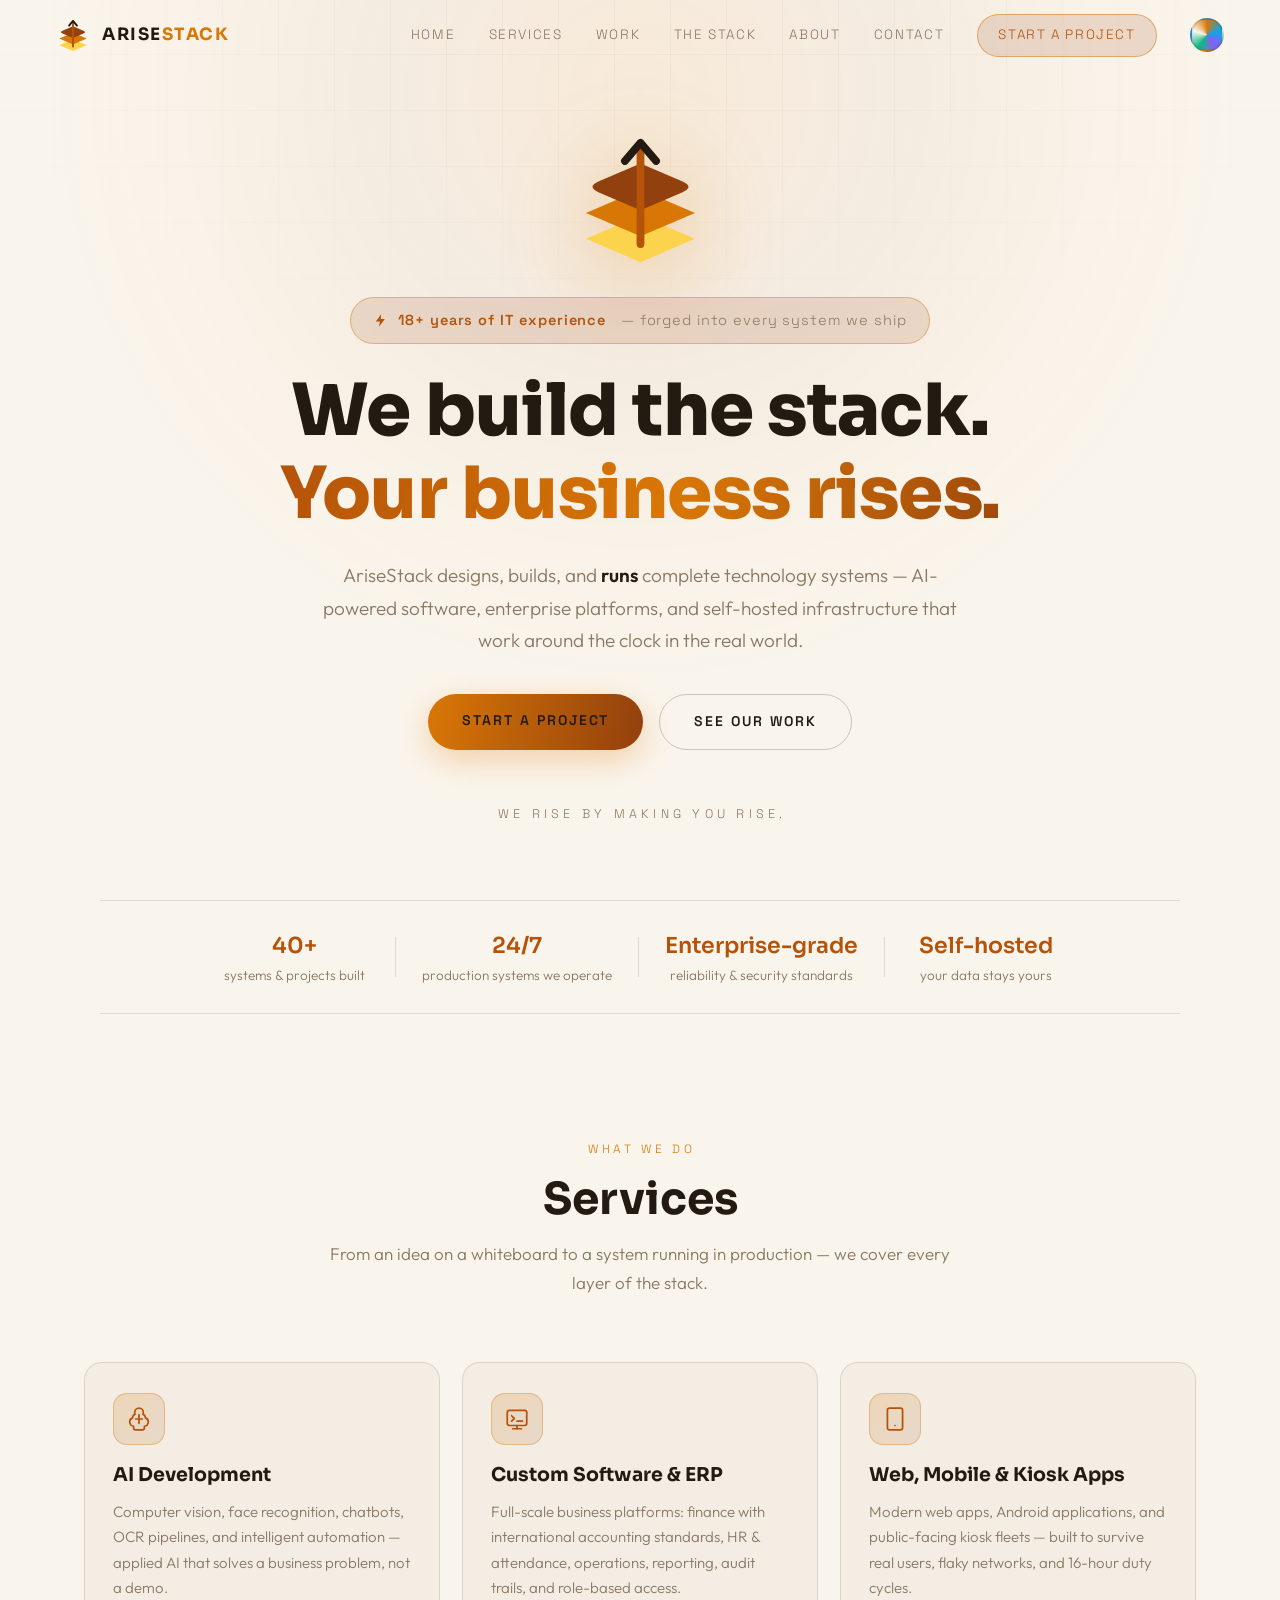
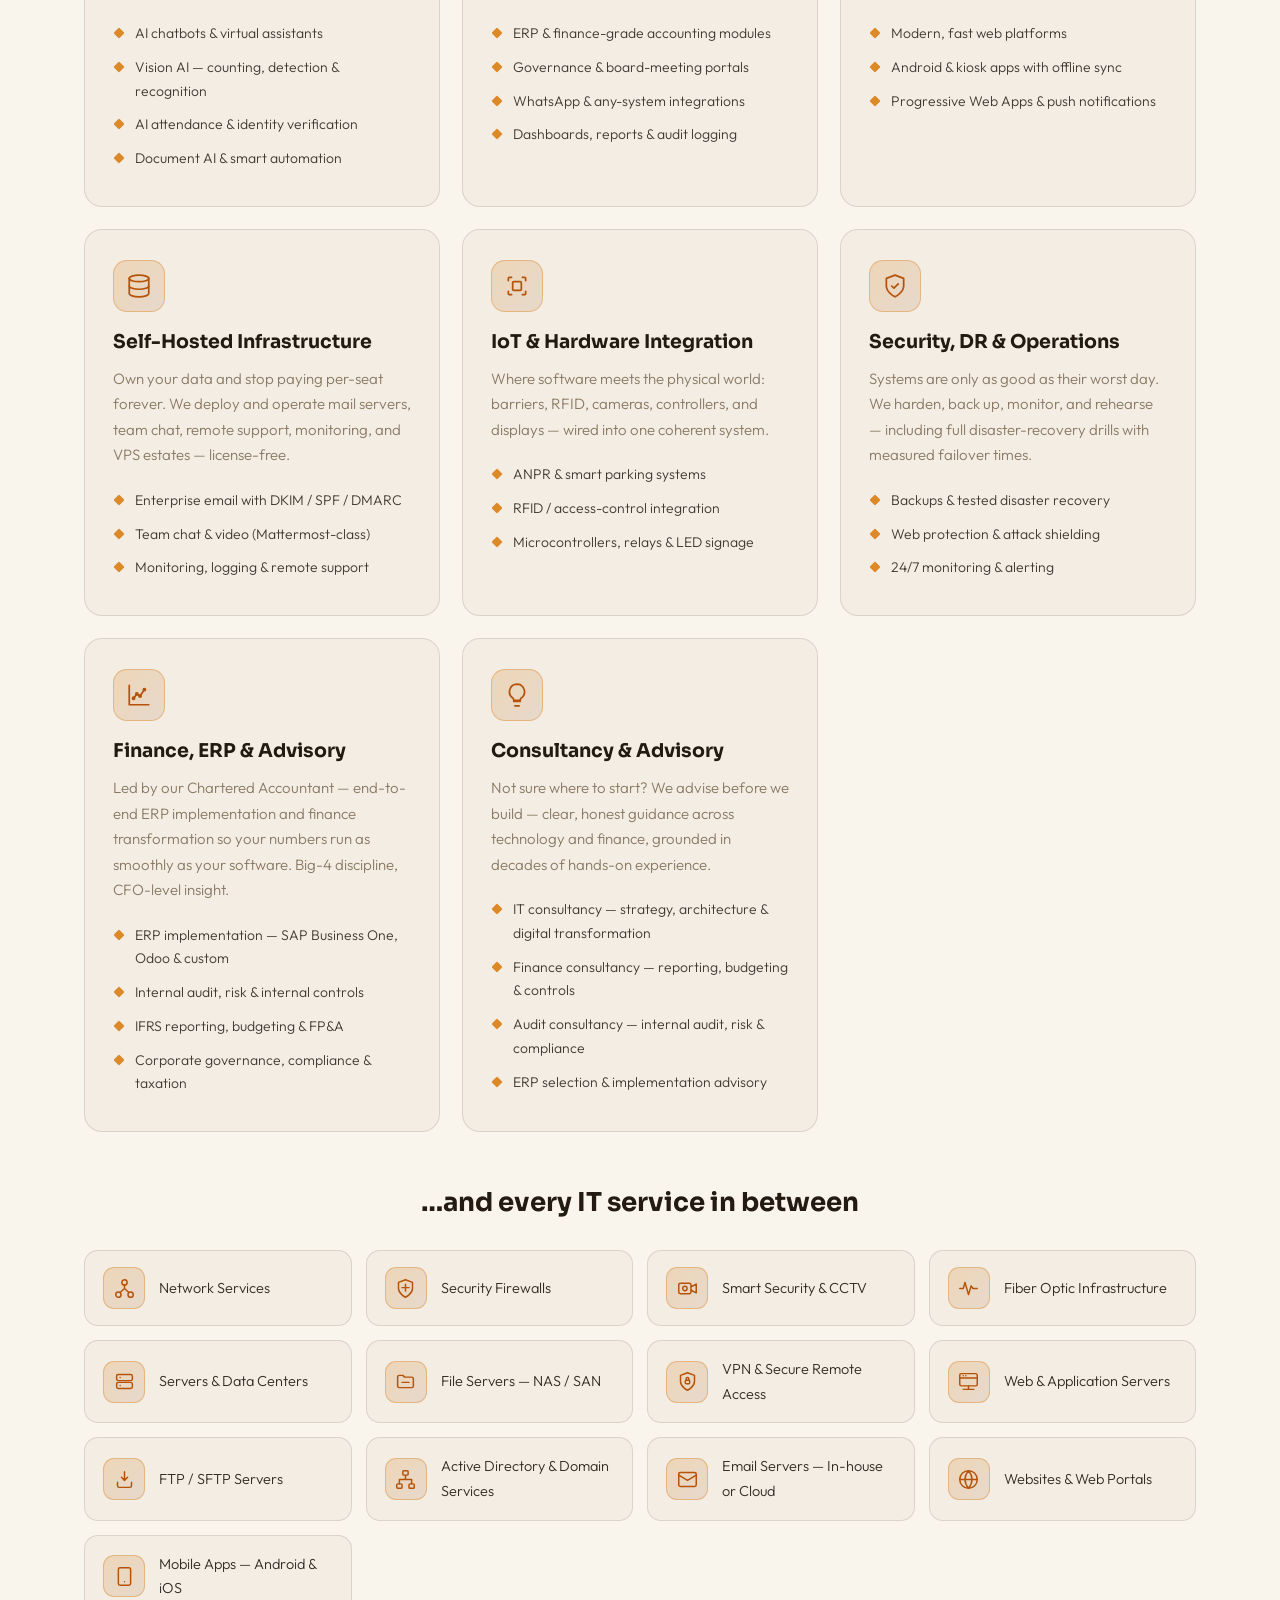
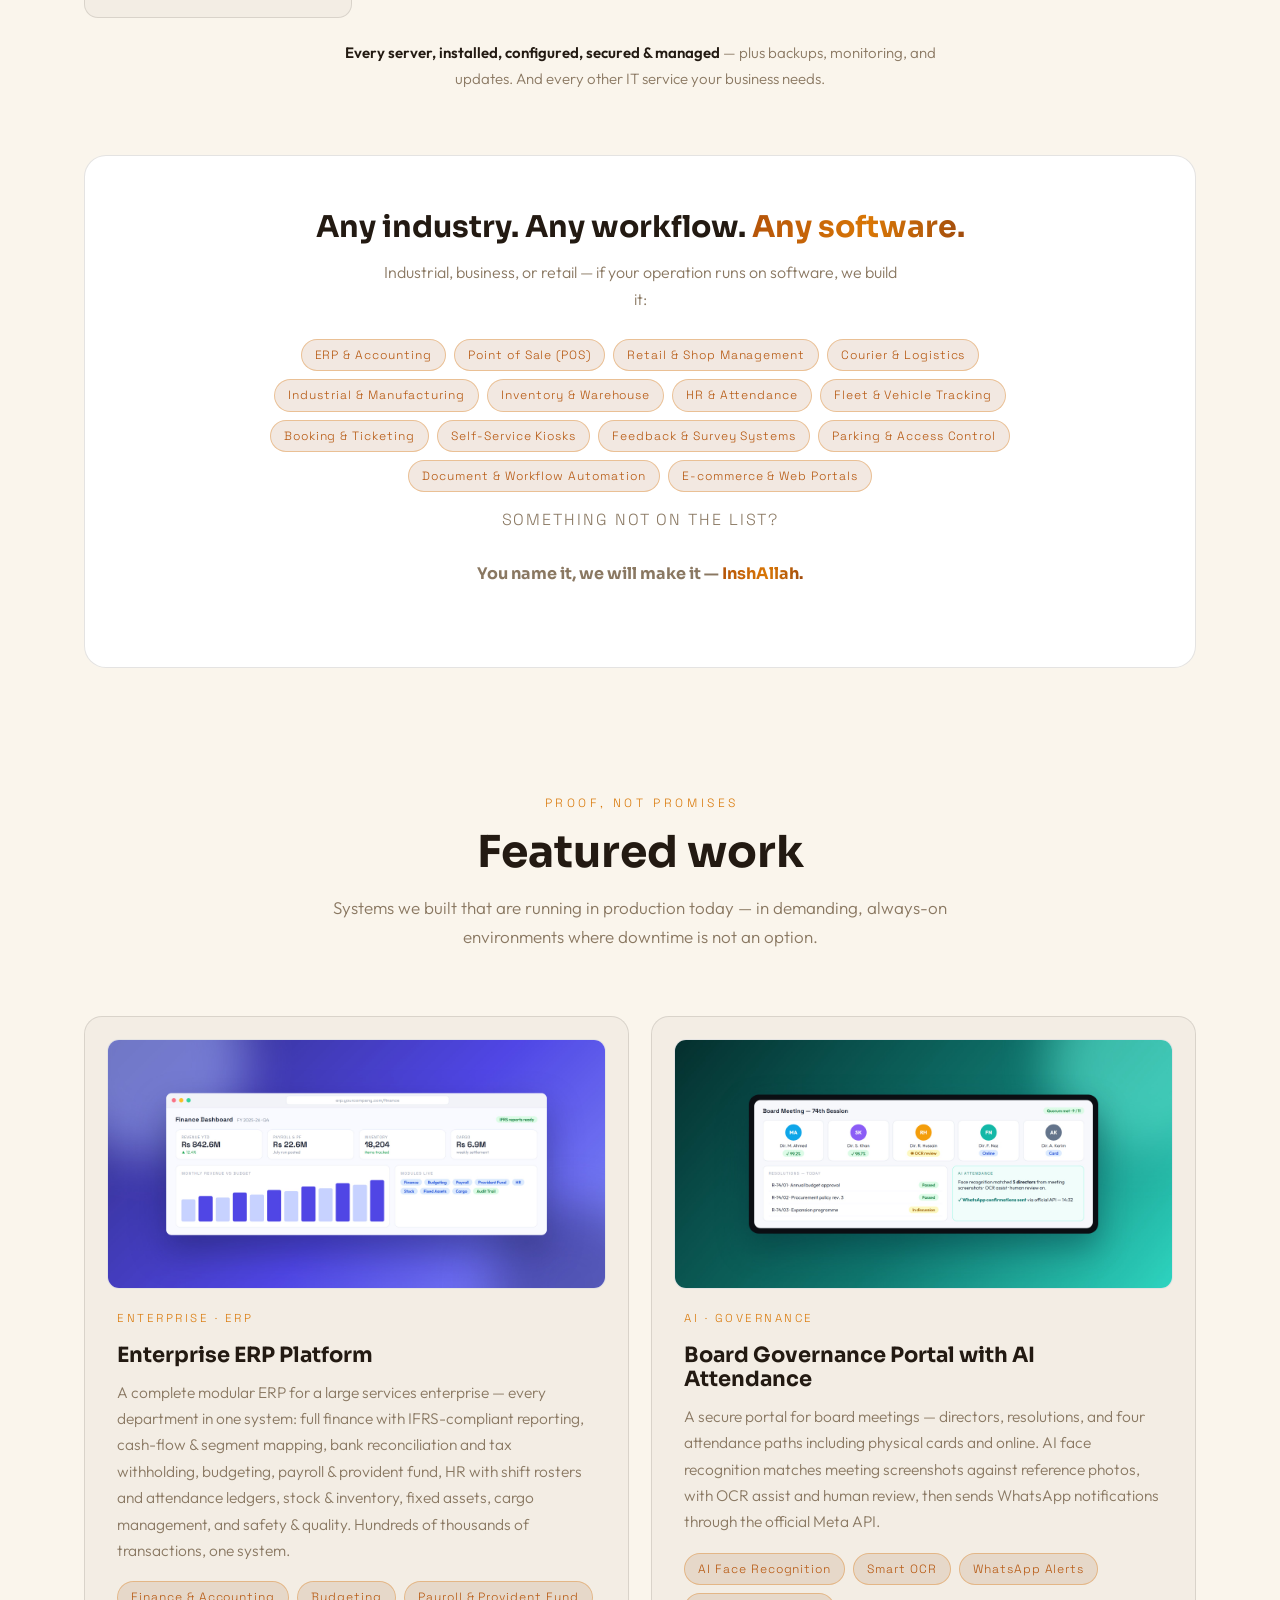
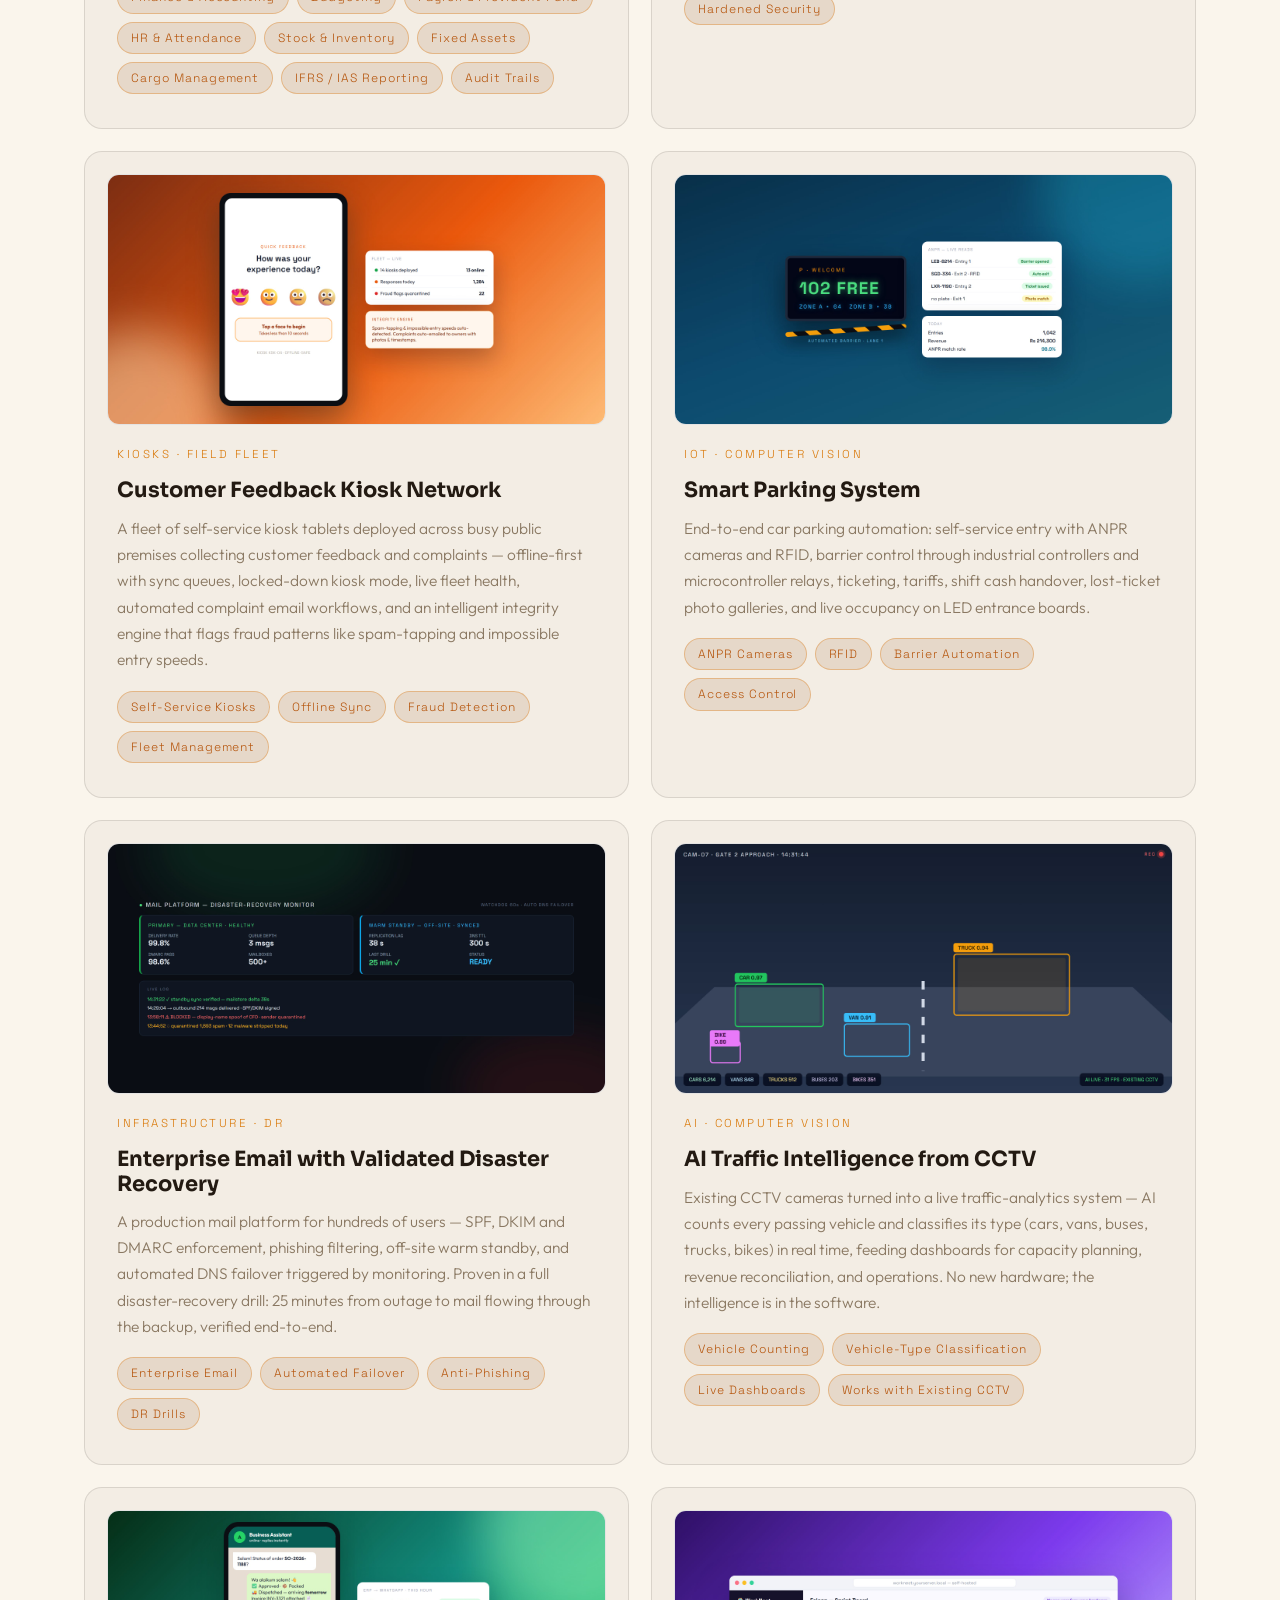
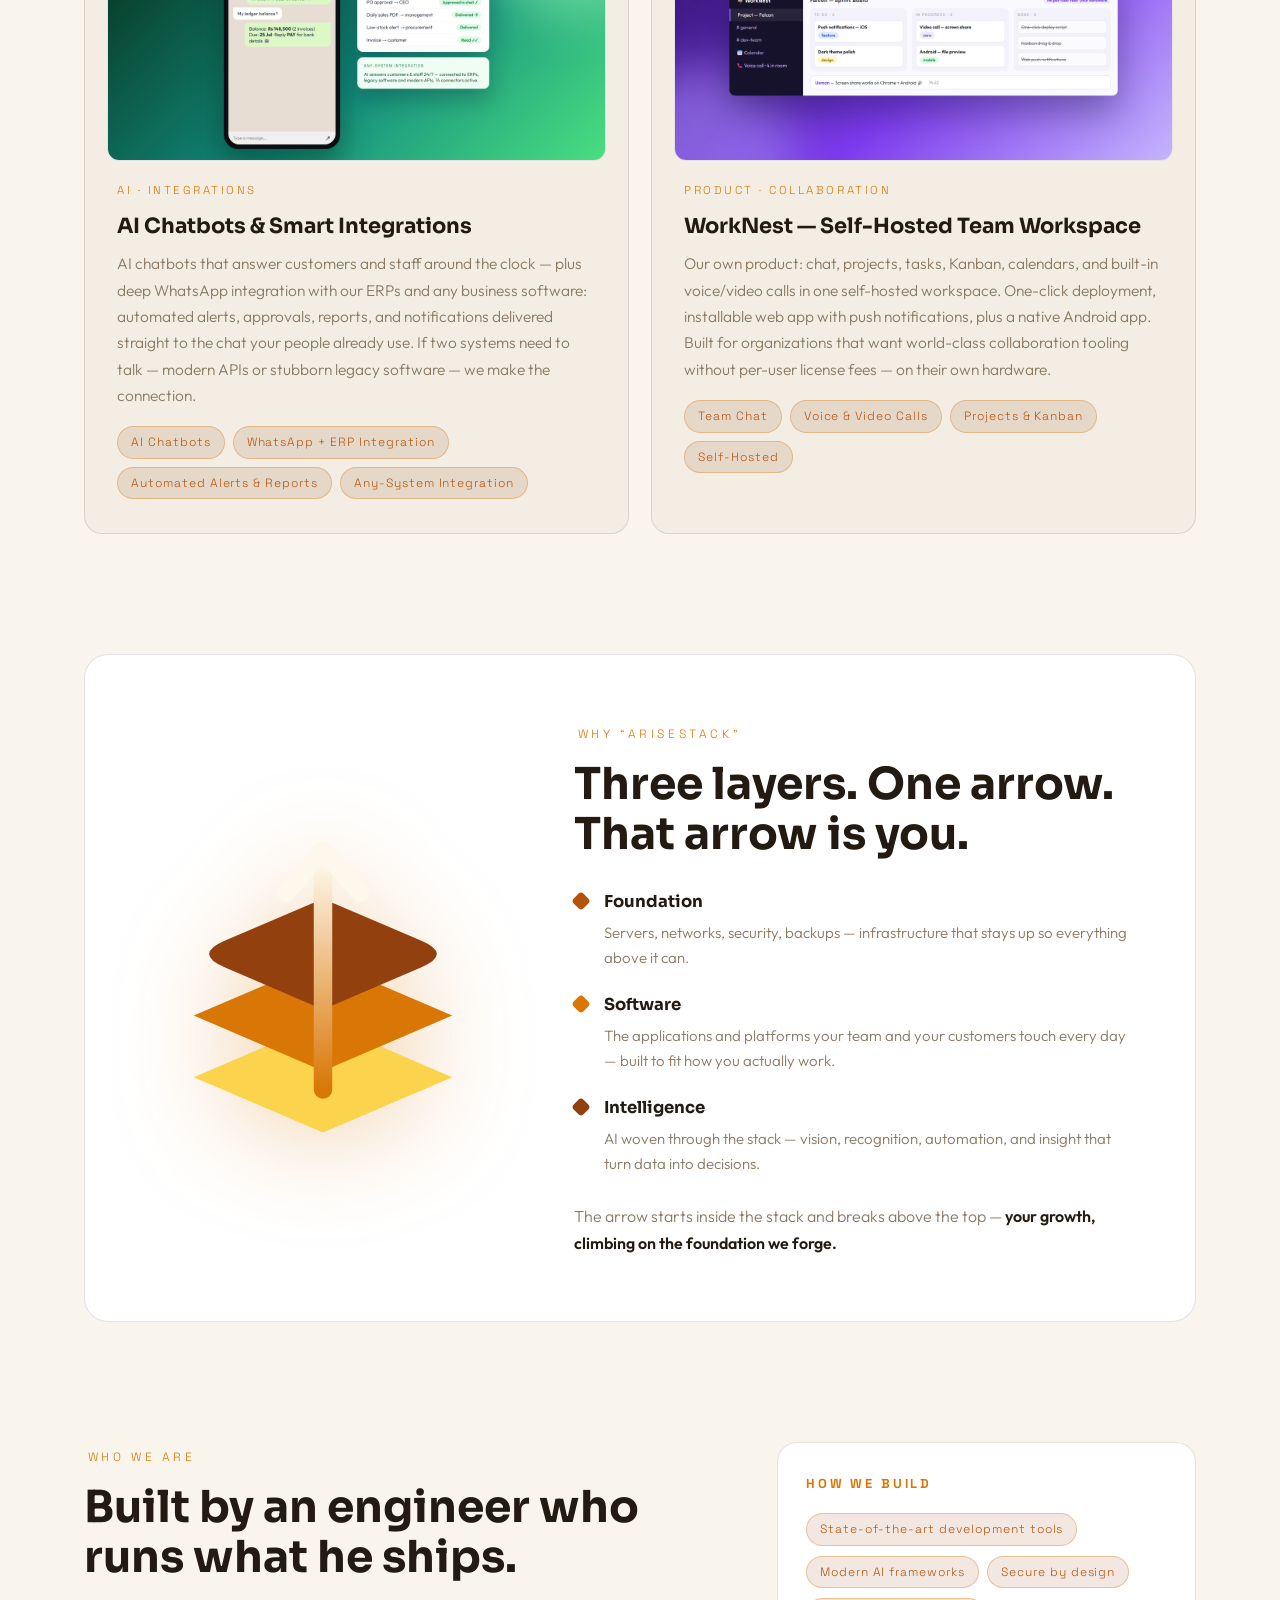
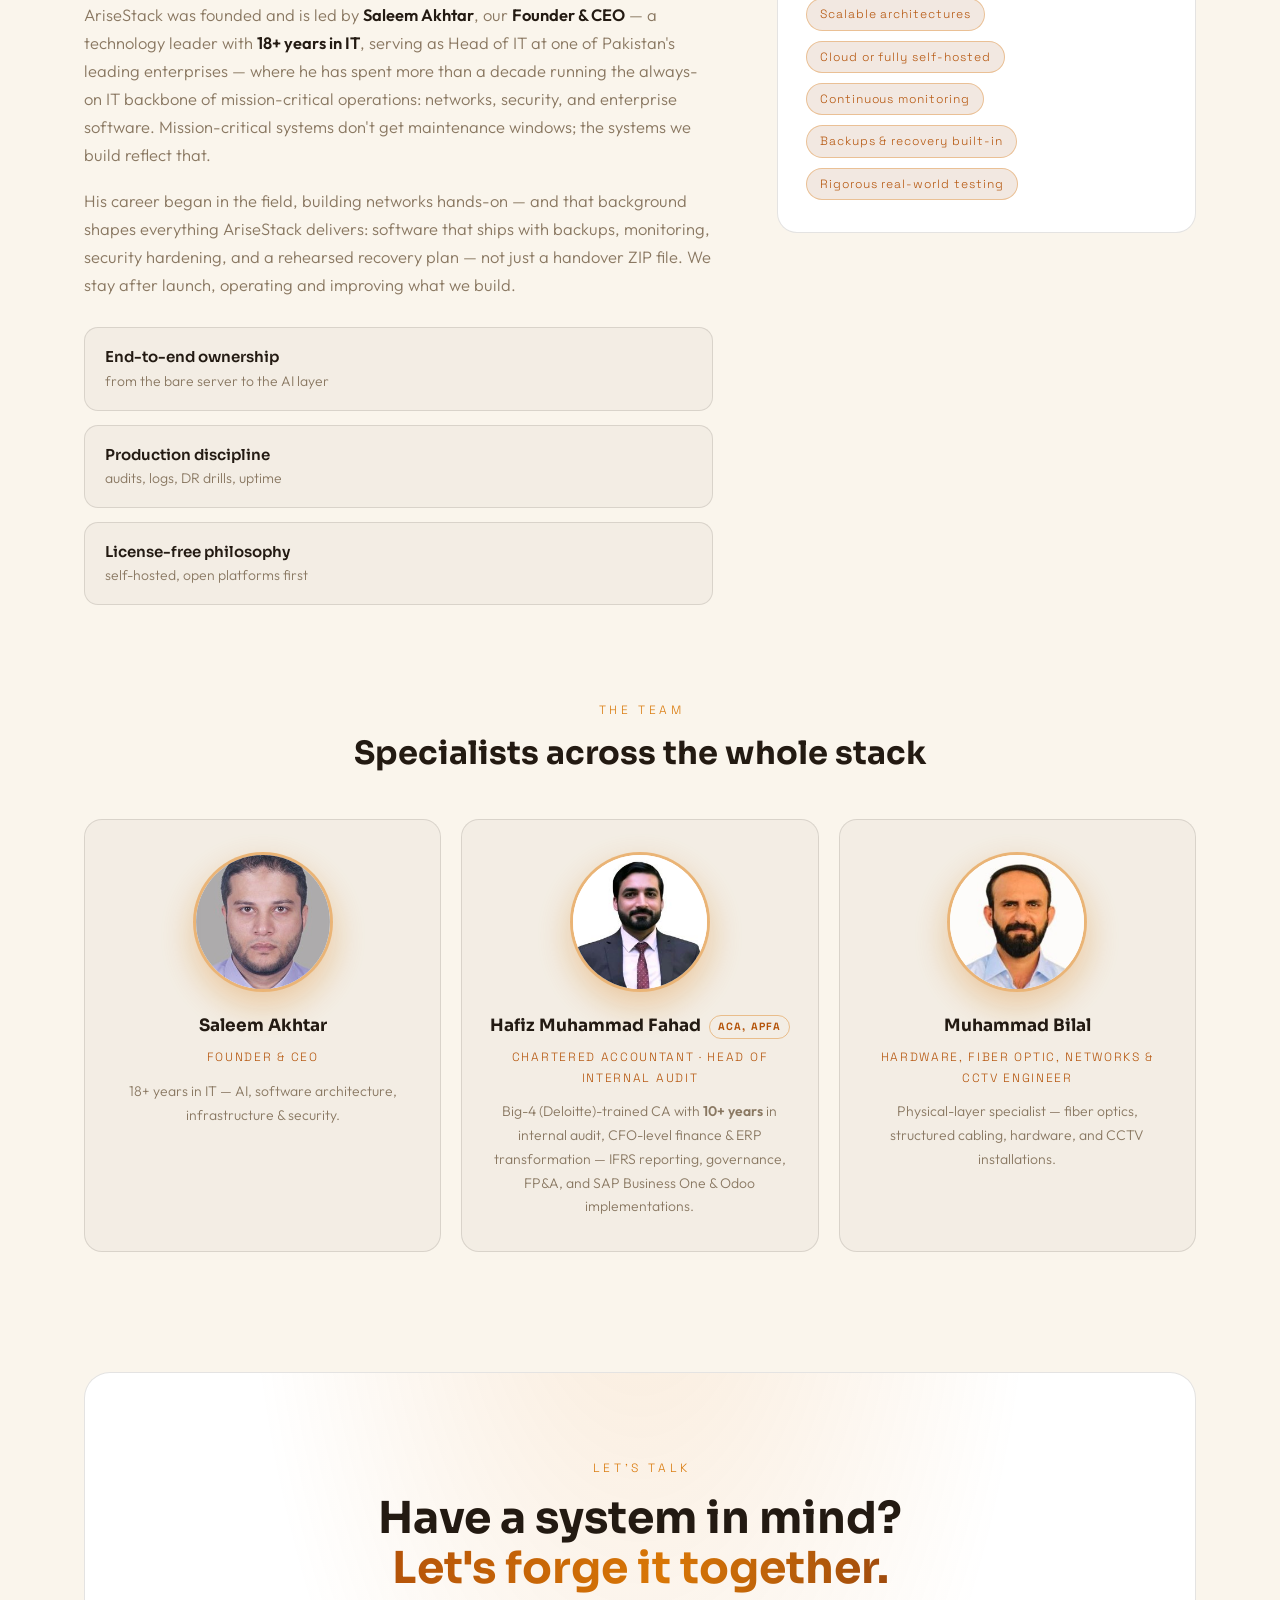
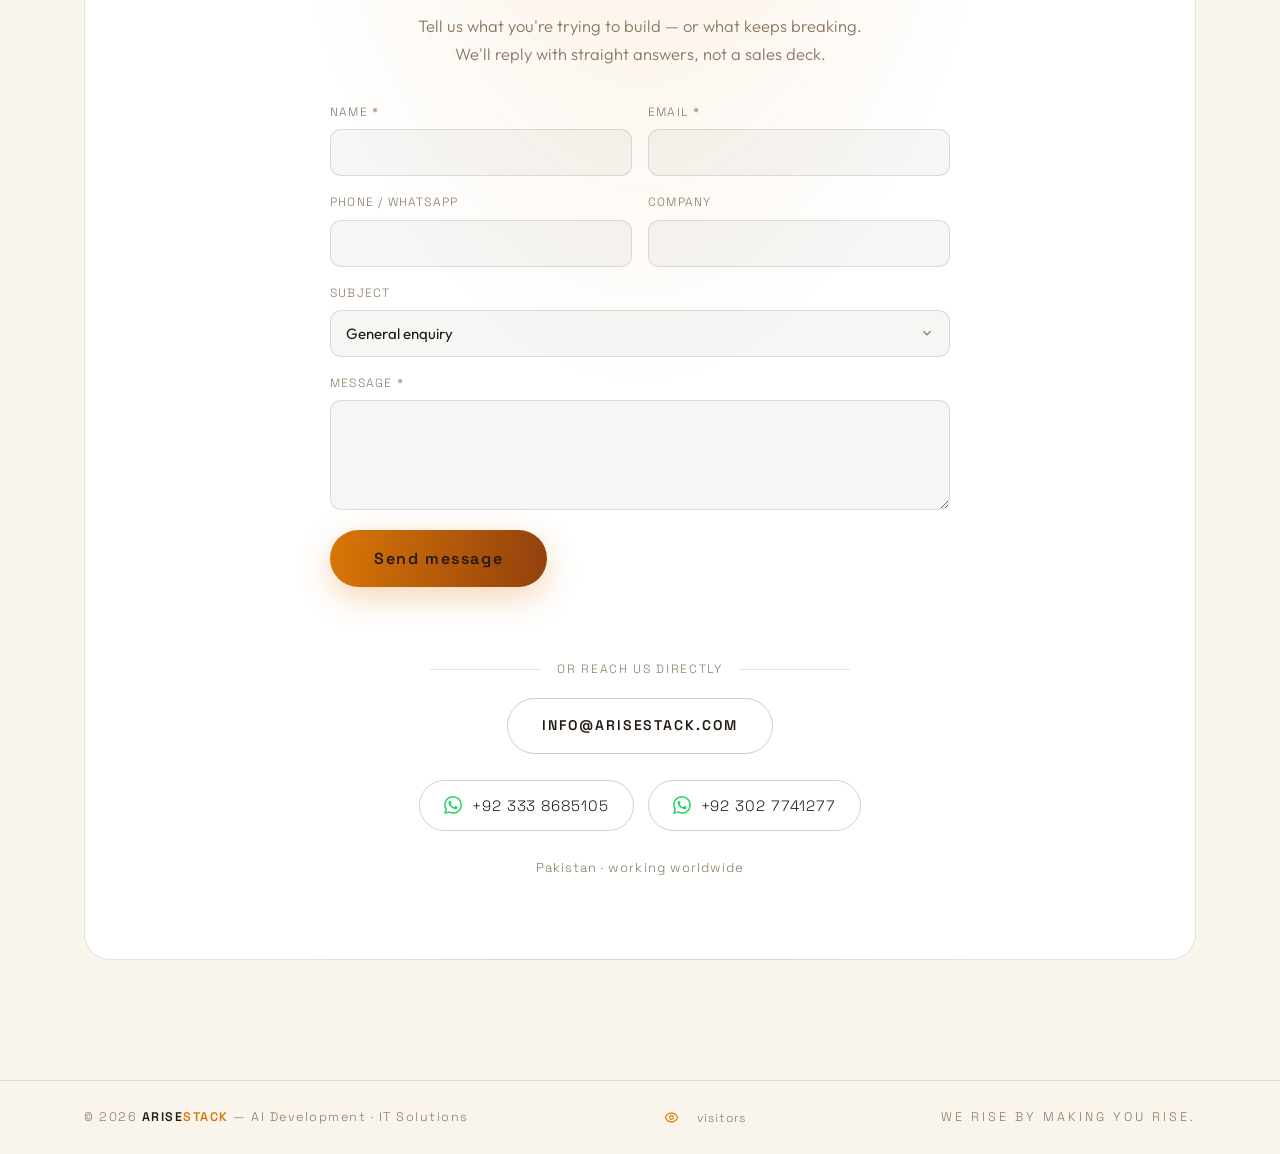
==== index.html @ 24c9ae67 "Add self-hosted visitor counter in the footer - server/counter.js: zero-dependency Node service on 1" ====
<!DOCTYPE html>
<html lang="en">
<head>
<meta charset="utf-8">
<meta http-equiv="X-UA-Compatible" content="IE=edge">
<meta name="viewport" content="width=device-width, initial-scale=1">
<title>AriseStack — AI Development &amp; IT Solutions</title>
<meta name="description" content="AriseStack builds the complete technology foundation that makes your business rise — AI development, custom software, self-hosted infrastructure, and hardware integration. We rise by making you rise.">
<meta name="author" content="AriseStack">
<meta property="og:url" content="https://arisestack.com/">
<meta property="og:site_name" content="AriseStack">
<meta property="og:title" content="AriseStack — We rise by making you rise.">
<meta property="og:description" content="AI Development &amp; IT Solutions — enterprise software, self-hosted infrastructure, and AI systems built and run in production.">
<meta property="og:type" content="website">
<meta property="og:image" content="https://arisestack.com/assets/og.jpg">
<meta name="twitter:card" content="summary_large_image">
<meta name="theme-color" content="#faf5ec">
<link rel="icon" href="/assets/favicon.ico">
<link rel="apple-touch-icon" href="/assets/icon-1024.png">
<link rel="preconnect" href="https://fonts.googleapis.com">
<link rel="preconnect" href="https://fonts.gstatic.com" crossorigin>
<link href="https://fonts.googleapis.com/css2?family=Sora:wght@600;700;800&family=Space+Grotesk:wght@400;500;600&family=Outfit:wght@300;400;500;600&display=swap" rel="stylesheet">
<link rel="stylesheet" href="/css/style.css?v=6">
<script>try{var t=new URLSearchParams(location.search).get('theme');if(t!==null){t?localStorage.setItem('as_theme',t):localStorage.removeItem('as_theme');}else{t=localStorage.getItem('as_theme');}if(t)document.documentElement.setAttribute('data-theme',t);}catch(e){}</script>
</head>
<body>

<!-- ======= background scenery ======= -->
<div class="scene" aria-hidden="true">
  <div class="glow"></div>
  <div class="grid"></div>
  <div id="embers"></div>
</div>

<!-- ======= navigation ======= -->
<header class="nav" id="nav">
  <a class="nav-brand" href="#top" aria-label="AriseStack home">
    <svg class="nav-mark" viewBox="-4 -18 104 102" xmlns="http://www.w3.org/2000/svg" aria-hidden="true">
      <defs><linearGradient id="gn" gradientUnits="userSpaceOnUse" x1="48" y1="66" x2="48" y2="-8"><stop offset="0" stop-color="#d97706"/><stop offset="1" stop-color="#fef8ec"/></linearGradient></defs>
      <path d="M 48 44 L 90 62 L 48 80 L 6 62 Z" fill="#fcd34d"/>
      <path d="M 48 24 L 90 42 L 48 60 L 6 42 Z" fill="#d97706"/>
      <path d="M 48 4 L 80 17.7 Q 90 22 80 26.3 L 48 40 L 16 26.3 Q 6 22 16 17.7 Z" fill="#92400e"/>
      <path d="M 48 66 L 48 -8" fill="none" stroke="url(#gn)" stroke-width="6" stroke-linecap="round"/>
      <path d="M 36 2 L 48 -12 L 60 2" fill="none" stroke="#fef8ec" stroke-width="6" stroke-linejoin="round" stroke-linecap="round"/>
    </svg>
    <span class="nav-word">ARISE<b>STACK</b></span>
  </a>
  <nav class="nav-links" id="navLinks" aria-label="Main">
    <a href="/">Home</a>
    <a href="#services">Services</a>
    <a href="#work">Work</a>
    <a href="#stack">The Stack</a>
    <a href="#about">About</a>
    <a href="/contact.html">Contact</a>
    <a class="nav-cta" href="/contact.html">Start a project</a>
    <div class="theme-pick" id="themePick">
      <button class="theme-btn" id="themeBtn" aria-label="Change color theme" aria-haspopup="true" aria-expanded="false"></button>
      <div class="theme-menu" id="themeMenu" role="menu">
        <button class="theme-opt" data-theme="" role="menuitem"><span class="theme-dot" style="background:linear-gradient(135deg,#faf5ec 50%,#d97706 50%)"></span>Daylight (default)</button>
        <button class="theme-opt" data-theme="ember" role="menuitem"><span class="theme-dot" style="background:linear-gradient(135deg,#161210 50%,#d97706 50%)"></span>Ember</button>
        <button class="theme-opt" data-theme="ocean" role="menuitem"><span class="theme-dot" style="background:linear-gradient(135deg,#0b1017 50%,#0ea5e9 50%)"></span>Ocean</button>
        <button class="theme-opt" data-theme="royal" role="menuitem"><span class="theme-dot" style="background:linear-gradient(135deg,#120f1c 50%,#8b5cf6 50%)"></span>Royal</button>
        <button class="theme-opt" data-theme="emerald" role="menuitem"><span class="theme-dot" style="background:linear-gradient(135deg,#0c1410 50%,#10b981 50%)"></span>Emerald</button>
      </div>
    </div>
  </nav>
  <button class="nav-burger" id="navBurger" aria-label="Menu" aria-expanded="false">
    <span></span><span></span><span></span>
  </button>
</header>

<main id="top">

  <!-- ======= hero ======= -->
  <section class="hero">
    <svg class="hero-mark reveal" viewBox="-4 -18 104 102" xmlns="http://www.w3.org/2000/svg" role="img" aria-label="AriseStack logo">
      <defs><linearGradient id="gh" gradientUnits="userSpaceOnUse" x1="48" y1="66" x2="48" y2="-8"><stop offset="0" stop-color="#d97706"/><stop offset="1" stop-color="#fef8ec"/></linearGradient></defs>
      <path d="M 48 44 L 90 62 L 48 80 L 6 62 Z" fill="#fcd34d"/>
      <path d="M 48 24 L 90 42 L 48 60 L 6 42 Z" fill="#d97706"/>
      <path d="M 48 4 L 80 17.7 Q 90 22 80 26.3 L 48 40 L 16 26.3 Q 6 22 16 17.7 Z" fill="#92400e"/>
      <path d="M 48 66 L 48 -8" fill="none" stroke="url(#gh)" stroke-width="6" stroke-linecap="round"/>
      <path d="M 36 2 L 48 -12 L 60 2" fill="none" stroke="#fef8ec" stroke-width="6" stroke-linejoin="round" stroke-linecap="round"/>
    </svg>

    <div class="hero-badge reveal">
      <svg viewBox="0 0 24 24" fill="currentColor" aria-hidden="true"><path d="M13 2 4.5 13.5H11L9.5 22 19 9.5h-6.5L13 2z"/></svg>
      <b>18+ years of IT experience</b>&nbsp;— forged into every system we ship
    </div>

    <h1 class="hero-title reveal">
      We build the stack.<br>
      <span class="grad">Your business rises.</span>
    </h1>

    <p class="hero-sub reveal">
      AriseStack designs, builds, and <b>runs</b> complete technology systems —
      AI-powered software, enterprise platforms, and self-hosted infrastructure
      that work around the clock in the real world.
    </p>

    <div class="hero-ctas reveal">
      <a class="btn btn-primary" href="#contact">Start a project</a>
      <a class="btn btn-ghost" href="#work">See our work</a>
    </div>

    <p class="hero-slogan reveal">We rise by making you rise.</p>
  </section>

  <!-- ======= trust strip ======= -->
  <section class="strip reveal" aria-label="Highlights">
    <div class="strip-item"><b>40+</b><span>systems &amp; projects built</span></div>
    <div class="strip-sep"></div>
    <div class="strip-item"><b>24/7</b><span>production systems we operate</span></div>
    <div class="strip-sep"></div>
    <div class="strip-item"><b>Enterprise-grade</b><span>reliability &amp; security standards</span></div>
    <div class="strip-sep"></div>
    <div class="strip-item"><b>Self-hosted</b><span>your data stays yours</span></div>
  </section>

  <!-- ======= services ======= -->
  <section class="section" id="services">
    <div class="section-head reveal">
      <span class="eyebrow">What we do</span>
      <h2>Services</h2>
      <p>From an idea on a whiteboard to a system running in production — we cover every layer of the stack.</p>
    </div>

    <div class="cards">
      <article class="card reveal">
        <div class="card-icon" aria-hidden="true">
          <svg viewBox="0 0 24 24" fill="none" stroke="currentColor" stroke-width="1.6" stroke-linecap="round" stroke-linejoin="round"><path d="M12 2a4 4 0 0 1 4 4c0 .5-.1 1-.3 1.5A4 4 0 0 1 18 11a4 4 0 0 1-1 7.7V20a2 2 0 0 1-2 2h-6a2 2 0 0 1-2-2v-1.3A4 4 0 0 1 6 11a4 4 0 0 1 2.3-3.5A4 4 0 0 1 8 6a4 4 0 0 1 4-4Z"/><path d="M12 8v8"/><path d="M9 12h6"/></svg>
        </div>
        <h3>AI Development</h3>
        <p>Computer vision, face recognition, chatbots, OCR pipelines, and intelligent automation — applied AI that solves a business problem, not a demo.</p>
        <ul>
          <li>AI chatbots &amp; virtual assistants</li>
          <li>Vision AI — counting, detection &amp; recognition</li>
          <li>AI attendance &amp; identity verification</li>
          <li>Document AI &amp; smart automation</li>
        </ul>
      </article>

      <article class="card reveal">
        <div class="card-icon" aria-hidden="true">
          <svg viewBox="0 0 24 24" fill="none" stroke="currentColor" stroke-width="1.6" stroke-linecap="round" stroke-linejoin="round"><rect x="3" y="4" width="18" height="14" rx="2"/><path d="M8 21h8"/><path d="M12 18v3"/><path d="m7 9 2.5 2.5L7 14"/><path d="M12 14h5"/></svg>
        </div>
        <h3>Custom Software &amp; ERP</h3>
        <p>Full-scale business platforms: finance with international accounting standards, HR &amp; attendance, operations, reporting, audit trails, and role-based access.</p>
        <ul>
          <li>ERP &amp; finance-grade accounting modules</li>
          <li>Governance &amp; board-meeting portals</li>
          <li>WhatsApp &amp; any-system integrations</li>
          <li>Dashboards, reports &amp; audit logging</li>
        </ul>
      </article>

      <article class="card reveal">
        <div class="card-icon" aria-hidden="true">
          <svg viewBox="0 0 24 24" fill="none" stroke="currentColor" stroke-width="1.6" stroke-linecap="round" stroke-linejoin="round"><rect x="5" y="2" width="14" height="20" rx="2"/><path d="M12 18h.01"/></svg>
        </div>
        <h3>Web, Mobile &amp; Kiosk Apps</h3>
        <p>Modern web apps, Android applications, and public-facing kiosk fleets — built to survive real users, flaky networks, and 16-hour duty cycles.</p>
        <ul>
          <li>Modern, fast web platforms</li>
          <li>Android &amp; kiosk apps with offline sync</li>
          <li>Progressive Web Apps &amp; push notifications</li>
        </ul>
      </article>

      <article class="card reveal">
        <div class="card-icon" aria-hidden="true">
          <svg viewBox="0 0 24 24" fill="none" stroke="currentColor" stroke-width="1.6" stroke-linecap="round" stroke-linejoin="round"><ellipse cx="12" cy="5" rx="9" ry="3"/><path d="M3 5v14a9 3 0 0 0 18 0V5"/><path d="M3 12a9 3 0 0 0 18 0"/></svg>
        </div>
        <h3>Self-Hosted Infrastructure</h3>
        <p>Own your data and stop paying per-seat forever. We deploy and operate mail servers, team chat, remote support, monitoring, and VPS estates — license-free.</p>
        <ul>
          <li>Enterprise email with DKIM / SPF / DMARC</li>
          <li>Team chat &amp; video (Mattermost-class)</li>
          <li>Monitoring, logging &amp; remote support</li>
        </ul>
      </article>

      <article class="card reveal">
        <div class="card-icon" aria-hidden="true">
          <svg viewBox="0 0 24 24" fill="none" stroke="currentColor" stroke-width="1.6" stroke-linecap="round" stroke-linejoin="round"><path d="M4 7V5a1 1 0 0 1 1-1h2"/><path d="M17 4h2a1 1 0 0 1 1 1v2"/><path d="M20 17v2a1 1 0 0 1-1 1h-2"/><path d="M7 20H5a1 1 0 0 1-1-1v-2"/><rect x="8" y="8" width="8" height="8" rx="1"/></svg>
        </div>
        <h3>IoT &amp; Hardware Integration</h3>
        <p>Where software meets the physical world: barriers, RFID, cameras, controllers, and displays — wired into one coherent system.</p>
        <ul>
          <li>ANPR &amp; smart parking systems</li>
          <li>RFID / access-control integration</li>
          <li>Microcontrollers, relays &amp; LED signage</li>
        </ul>
      </article>

      <article class="card reveal">
        <div class="card-icon" aria-hidden="true">
          <svg viewBox="0 0 24 24" fill="none" stroke="currentColor" stroke-width="1.6" stroke-linecap="round" stroke-linejoin="round"><path d="M12 22s8-4 8-10V5l-8-3-8 3v7c0 6 8 10 8 10Z"/><path d="m9 12 2 2 4-4"/></svg>
        </div>
        <h3>Security, DR &amp; Operations</h3>
        <p>Systems are only as good as their worst day. We harden, back up, monitor, and rehearse — including full disaster-recovery drills with measured failover times.</p>
        <ul>
          <li>Backups &amp; tested disaster recovery</li>
          <li>Web protection &amp; attack shielding</li>
          <li>24/7 monitoring &amp; alerting</li>
        </ul>
      </article>

      <article class="card reveal">
        <div class="card-icon" aria-hidden="true">
          <svg viewBox="0 0 24 24" fill="none" stroke="currentColor" stroke-width="1.6" stroke-linecap="round" stroke-linejoin="round"><path d="M3 3v18h18"/><path d="M7 15l3-4 3 2 4-6"/><circle cx="7" cy="15" r="1"/><circle cx="10" cy="11" r="1"/><circle cx="13" cy="13" r="1"/><circle cx="17" cy="7" r="1"/></svg>
        </div>
        <h3>Finance, ERP &amp; Advisory</h3>
        <p>Led by our Chartered Accountant — end-to-end ERP implementation and finance transformation so your numbers run as smoothly as your software. Big-4 discipline, CFO-level insight.</p>
        <ul>
          <li>ERP implementation — SAP Business One, Odoo &amp; custom</li>
          <li>Internal audit, risk &amp; internal controls</li>
          <li>IFRS reporting, budgeting &amp; FP&amp;A</li>
          <li>Corporate governance, compliance &amp; taxation</li>
        </ul>
      </article>

      <article class="card reveal">
        <div class="card-icon" aria-hidden="true">
          <svg viewBox="0 0 24 24" fill="none" stroke="currentColor" stroke-width="1.6" stroke-linecap="round" stroke-linejoin="round"><path d="M9 18h6"/><path d="M10 22h4"/><path d="M12 2a7 7 0 0 0-4 12.7c.6.5 1 1.3 1 2.1V17h6v-.2c0-.8.4-1.6 1-2.1A7 7 0 0 0 12 2Z"/></svg>
        </div>
        <h3>Consultancy &amp; Advisory</h3>
        <p>Not sure where to start? We advise before we build — clear, honest guidance across technology and finance, grounded in decades of hands-on experience.</p>
        <ul>
          <li>IT consultancy — strategy, architecture &amp; digital transformation</li>
          <li>Finance consultancy — reporting, budgeting &amp; controls</li>
          <li>Audit consultancy — internal audit, risk &amp; compliance</li>
          <li>ERP selection &amp; implementation advisory</li>
        </ul>
      </article>
    </div>

    <div class="it-services reveal">
      <h3>…and every IT service in between</h3>
      <div class="it-tiles">
        <div class="tile">
          <span class="tile-icon"><svg viewBox="0 0 24 24" fill="none" stroke="currentColor" stroke-width="1.7" stroke-linecap="round" stroke-linejoin="round"><circle cx="12" cy="5" r="3"/><circle cx="5" cy="19" r="3"/><circle cx="19" cy="19" r="3"/><path d="M12 8v4m0 0-5 4.5M12 12l5 4.5"/></svg></span>
          <span>Network Services</span>
        </div>
        <div class="tile">
          <span class="tile-icon"><svg viewBox="0 0 24 24" fill="none" stroke="currentColor" stroke-width="1.7" stroke-linecap="round" stroke-linejoin="round"><path d="M12 22s8-4 8-10V5l-8-3-8 3v7c0 6 8 10 8 10Z"/><path d="M8 11h8M12 7v8"/></svg></span>
          <span>Security Firewalls</span>
        </div>
        <div class="tile">
          <span class="tile-icon"><svg viewBox="0 0 24 24" fill="none" stroke="currentColor" stroke-width="1.7" stroke-linecap="round" stroke-linejoin="round"><path d="m16 10 6-3v10l-6-3"/><rect x="2" y="6" width="14" height="12" rx="2"/><circle cx="9" cy="12" r="2.5"/></svg></span>
          <span>Smart Security &amp; CCTV</span>
        </div>
        <div class="tile">
          <span class="tile-icon"><svg viewBox="0 0 24 24" fill="none" stroke="currentColor" stroke-width="1.7" stroke-linecap="round" stroke-linejoin="round"><path d="M2 12h4l2-7 4 14 3-10 2 3h5"/></svg></span>
          <span>Fiber Optic Infrastructure</span>
        </div>
        <div class="tile">
          <span class="tile-icon"><svg viewBox="0 0 24 24" fill="none" stroke="currentColor" stroke-width="1.7" stroke-linecap="round" stroke-linejoin="round"><rect x="3" y="4" width="18" height="7" rx="2"/><rect x="3" y="13" width="18" height="7" rx="2"/><path d="M7 7.5h.01M7 16.5h.01"/></svg></span>
          <span>Servers &amp; Data Centers</span>
        </div>
        <div class="tile">
          <span class="tile-icon"><svg viewBox="0 0 24 24" fill="none" stroke="currentColor" stroke-width="1.7" stroke-linecap="round" stroke-linejoin="round"><path d="M3 7a2 2 0 0 1 2-2h4l2 2h8a2 2 0 0 1 2 2v8a2 2 0 0 1-2 2H5a2 2 0 0 1-2-2z"/><path d="M8 13h8"/></svg></span>
          <span>File Servers — NAS / SAN</span>
        </div>
        <div class="tile">
          <span class="tile-icon"><svg viewBox="0 0 24 24" fill="none" stroke="currentColor" stroke-width="1.7" stroke-linecap="round" stroke-linejoin="round"><path d="M12 22s8-4 8-10V5l-8-3-8 3v7c0 6 8 10 8 10Z"/><rect x="9.5" y="10.5" width="5" height="4" rx="1"/><path d="M10.5 10.5V9a1.5 1.5 0 0 1 3 0v1.5"/></svg></span>
          <span>VPN &amp; Secure Remote Access</span>
        </div>
        <div class="tile">
          <span class="tile-icon"><svg viewBox="0 0 24 24" fill="none" stroke="currentColor" stroke-width="1.7" stroke-linecap="round" stroke-linejoin="round"><rect x="2" y="3" width="20" height="14" rx="2"/><path d="M2 8h20M6 21h12M12 17v4M6 5.5h.01M9 5.5h.01"/></svg></span>
          <span>Web &amp; Application Servers</span>
        </div>
        <div class="tile">
          <span class="tile-icon"><svg viewBox="0 0 24 24" fill="none" stroke="currentColor" stroke-width="1.7" stroke-linecap="round" stroke-linejoin="round"><path d="M12 3v10m0 0-3.5-3.5M12 13l3.5-3.5"/><path d="M4 15v4a2 2 0 0 0 2 2h12a2 2 0 0 0 2-2v-4"/></svg></span>
          <span>FTP / SFTP Servers</span>
        </div>
        <div class="tile">
          <span class="tile-icon"><svg viewBox="0 0 24 24" fill="none" stroke="currentColor" stroke-width="1.7" stroke-linecap="round" stroke-linejoin="round"><rect x="9" y="2" width="6" height="5" rx="1"/><rect x="2" y="17" width="6" height="5" rx="1"/><rect x="16" y="17" width="6" height="5" rx="1"/><path d="M12 7v5m0 0H5v5m7-5h7v5"/></svg></span>
          <span>Active Directory &amp; Domain Services</span>
        </div>
        <div class="tile">
          <span class="tile-icon"><svg viewBox="0 0 24 24" fill="none" stroke="currentColor" stroke-width="1.7" stroke-linecap="round" stroke-linejoin="round"><rect x="2" y="4" width="20" height="16" rx="2"/><path d="m22 7-10 6L2 7"/></svg></span>
          <span>Email Servers — In-house or Cloud</span>
        </div>
        <div class="tile">
          <span class="tile-icon"><svg viewBox="0 0 24 24" fill="none" stroke="currentColor" stroke-width="1.7" stroke-linecap="round" stroke-linejoin="round"><circle cx="12" cy="12" r="10"/><path d="M2 12h20M12 2a15.3 15.3 0 0 1 4 10 15.3 15.3 0 0 1-4 10 15.3 15.3 0 0 1-4-10 15.3 15.3 0 0 1 4-10z"/></svg></span>
          <span>Websites &amp; Web Portals</span>
        </div>
        <div class="tile">
          <span class="tile-icon"><svg viewBox="0 0 24 24" fill="none" stroke="currentColor" stroke-width="1.7" stroke-linecap="round" stroke-linejoin="round"><rect x="5" y="2" width="14" height="20" rx="2"/><path d="M12 18h.01"/></svg></span>
          <span>Mobile Apps — Android &amp; iOS</span>
        </div>
      </div>
      <p class="it-note"><b>Every server, installed, configured, secured &amp; managed</b> — plus backups, monitoring, and updates. And every other IT service your business needs.</p>
    </div>

    <div class="industries reveal">
      <h3>Any industry. Any workflow. <span class="grad">Any software.</span></h3>
      <p>Industrial, business, or retail — if your operation runs on software, we build it:</p>
      <div class="chips chips-industries">
        <span>ERP &amp; Accounting</span>
        <span>Point of Sale (POS)</span>
        <span>Retail &amp; Shop Management</span>
        <span>Courier &amp; Logistics</span>
        <span>Industrial &amp; Manufacturing</span>
        <span>Inventory &amp; Warehouse</span>
        <span>HR &amp; Attendance</span>
        <span>Fleet &amp; Vehicle Tracking</span>
        <span>Booking &amp; Ticketing</span>
        <span>Self-Service Kiosks</span>
        <span>Feedback &amp; Survey Systems</span>
        <span>Parking &amp; Access Control</span>
        <span>Document &amp; Workflow Automation</span>
        <span>E-commerce &amp; Web Portals</span>
      </div>
      <p class="industries-note">Something not on the list?</p>
      <p class="industries-slogan">You name it, we will make it — <span class="grad">InshAllah.</span></p>
    </div>
  </section>

  <!-- ======= featured work ======= -->
  <section class="section" id="work">
    <div class="section-head reveal">
      <span class="eyebrow">Proof, not promises</span>
      <h2>Featured work</h2>
      <p>Systems we built that are running in production today — in demanding, always-on environments where downtime is not an option.</p>
    </div>

    <div class="work-list">
      <article class="work reveal">
        <figure class="work-shot"><img src="/assets/work/erp.jpg?v=2" alt="ERP finance dashboard with revenue KPIs, charts and journal vouchers" width="1280" height="640" loading="lazy"></figure>
        <div class="work-tag">Enterprise · ERP</div>
        <h3>Enterprise ERP Platform</h3>
        <p>A complete modular ERP for a large services enterprise — every department in one system: full finance with IFRS-compliant reporting, cash-flow &amp; segment mapping, bank reconciliation and tax withholding, budgeting, payroll &amp; provident fund, HR with shift rosters and attendance ledgers, stock &amp; inventory, fixed assets, cargo management, and safety &amp; quality. Hundreds of thousands of transactions, one system.</p>
        <div class="chips"><span>Finance &amp; Accounting</span><span>Budgeting</span><span>Payroll &amp; Provident Fund</span><span>HR &amp; Attendance</span><span>Stock &amp; Inventory</span><span>Fixed Assets</span><span>Cargo Management</span><span>IFRS / IAS Reporting</span><span>Audit Trails</span></div>
      </article>

      <article class="work reveal">
        <figure class="work-shot"><img src="/assets/work/board.jpg?v=2" alt="Board portal with AI face-recognition attendance and resolutions" width="1280" height="640" loading="lazy"></figure>
        <div class="work-tag">AI · Governance</div>
        <h3>Board Governance Portal with AI Attendance</h3>
        <p>A secure portal for board meetings — directors, resolutions, and four attendance paths including physical cards and online. AI face recognition matches meeting screenshots against reference photos, with OCR assist and human review, then sends WhatsApp notifications through the official Meta API.</p>
        <div class="chips"><span>AI Face Recognition</span><span>Smart OCR</span><span>WhatsApp Alerts</span><span>Hardened Security</span></div>
      </article>

      <article class="work reveal">
        <figure class="work-shot"><img src="/assets/work/kiosk.jpg?v=2" alt="Kiosk fleet health dashboard with sentiment and fraud detection" width="1280" height="640" loading="lazy"></figure>
        <div class="work-tag">Kiosks · Field fleet</div>
        <h3>Customer Feedback Kiosk Network</h3>
        <p>A fleet of self-service kiosk tablets deployed across busy public premises collecting customer feedback and complaints — offline-first with sync queues, locked-down kiosk mode, live fleet health, automated complaint email workflows, and an intelligent integrity engine that flags fraud patterns like spam-tapping and impossible entry speeds.</p>
        <div class="chips"><span>Self-Service Kiosks</span><span>Offline Sync</span><span>Fraud Detection</span><span>Fleet Management</span></div>
      </article>

      <article class="work reveal">
        <figure class="work-shot"><img src="/assets/work/parking.jpg?v=2" alt="Smart parking live operations with ANPR reads and occupancy" width="1280" height="640" loading="lazy"></figure>
        <div class="work-tag">IoT · Computer vision</div>
        <h3>Smart Parking System</h3>
        <p>End-to-end car parking automation: self-service entry with ANPR cameras and RFID, barrier control through industrial controllers and microcontroller relays, ticketing, tariffs, shift cash handover, lost-ticket photo galleries, and live occupancy on LED entrance boards.</p>
        <div class="chips"><span>ANPR Cameras</span><span>RFID</span><span>Barrier Automation</span><span>Access Control</span></div>
      </article>

      <article class="work reveal">
        <figure class="work-shot"><img src="/assets/work/email.jpg?v=2" alt="Email disaster-recovery monitor with primary and warm standby status" width="1280" height="640" loading="lazy"></figure>
        <div class="work-tag">Infrastructure · DR</div>
        <h3>Enterprise Email with Validated Disaster Recovery</h3>
        <p>A production mail platform for hundreds of users — SPF, DKIM and DMARC enforcement, phishing filtering, off-site warm standby, and automated DNS failover triggered by monitoring. Proven in a full disaster-recovery drill: 25 minutes from outage to mail flowing through the backup, verified end-to-end.</p>
        <div class="chips"><span>Enterprise Email</span><span>Automated Failover</span><span>Anti-Phishing</span><span>DR Drills</span></div>
      </article>

      <article class="work reveal">
        <figure class="work-shot"><img src="/assets/work/traffic.jpg?v=2" alt="AI CCTV traffic analytics with vehicle detection boxes and class counts" width="1280" height="640" loading="lazy"></figure>
        <div class="work-tag">AI · Computer Vision</div>
        <h3>AI Traffic Intelligence from CCTV</h3>
        <p>Existing CCTV cameras turned into a live traffic-analytics system — AI counts every passing vehicle and classifies its type (cars, vans, buses, trucks, bikes) in real time, feeding dashboards for capacity planning, revenue reconciliation, and operations. No new hardware; the intelligence is in the software.</p>
        <div class="chips"><span>Vehicle Counting</span><span>Vehicle-Type Classification</span><span>Live Dashboards</span><span>Works with Existing CCTV</span></div>
      </article>

      <article class="work reveal">
        <figure class="work-shot"><img src="/assets/work/chatbot.jpg?v=2" alt="WhatsApp AI assistant answering order status from the ERP" width="1280" height="640" loading="lazy"></figure>
        <div class="work-tag">AI · Integrations</div>
        <h3>AI Chatbots &amp; Smart Integrations</h3>
        <p>AI chatbots that answer customers and staff around the clock — plus deep WhatsApp integration with our ERPs and any business software: automated alerts, approvals, reports, and notifications delivered straight to the chat your people already use. If two systems need to talk — modern APIs or stubborn legacy software — we make the connection.</p>
        <div class="chips"><span>AI Chatbots</span><span>WhatsApp + ERP Integration</span><span>Automated Alerts &amp; Reports</span><span>Any-System Integration</span></div>
      </article>

      <article class="work reveal">
        <figure class="work-shot"><img src="/assets/work/worknest.jpg?v=2" alt="WorkNest team workspace with kanban board and team chat" width="1280" height="640" loading="lazy"></figure>
        <div class="work-tag">Product · Collaboration</div>
        <h3>WorkNest — Self-Hosted Team Workspace</h3>
        <p>Our own product: chat, projects, tasks, Kanban, calendars, and built-in voice/video calls in one self-hosted workspace. One-click deployment, installable web app with push notifications, plus a native Android app. Built for organizations that want world-class collaboration tooling without per-user license fees — on their own hardware.</p>
        <div class="chips"><span>Team Chat</span><span>Voice &amp; Video Calls</span><span>Projects &amp; Kanban</span><span>Self-Hosted</span></div>
      </article>
    </div>
  </section>

  <!-- ======= the stack story ======= -->
  <section class="section stack-story" id="stack">
    <div class="stack-grid">
      <div class="stack-visual reveal" aria-hidden="true">
        <svg viewBox="-4 -18 104 102" xmlns="http://www.w3.org/2000/svg">
          <defs><linearGradient id="gs" gradientUnits="userSpaceOnUse" x1="48" y1="66" x2="48" y2="-8"><stop offset="0" stop-color="#d97706"/><stop offset="1" stop-color="#fef8ec"/></linearGradient></defs>
          <path class="layer layer-3" d="M 48 44 L 90 62 L 48 80 L 6 62 Z" fill="#fcd34d"/>
          <path class="layer layer-2" d="M 48 24 L 90 42 L 48 60 L 6 42 Z" fill="#d97706"/>
          <path class="layer layer-1" d="M 48 4 L 80 17.7 Q 90 22 80 26.3 L 48 40 L 16 26.3 Q 6 22 16 17.7 Z" fill="#92400e"/>
          <path class="arrow-line" d="M 48 66 L 48 -8" fill="none" stroke="url(#gs)" stroke-width="6" stroke-linecap="round"/>
          <path class="arrow-head" d="M 36 2 L 48 -12 L 60 2" fill="none" stroke="#fef8ec" stroke-width="6" stroke-linejoin="round" stroke-linecap="round"/>
        </svg>
      </div>
      <div class="stack-text">
        <span class="eyebrow reveal">Why “AriseStack”</span>
        <h2 class="reveal">Three layers. One arrow. That arrow is you.</h2>
        <div class="stack-rows">
          <div class="stack-row reveal">
            <span class="dot dot-gold"></span>
            <div><h4>Foundation</h4><p>Servers, networks, security, backups — infrastructure that stays up so everything above it can.</p></div>
          </div>
          <div class="stack-row reveal">
            <span class="dot dot-amber"></span>
            <div><h4>Software</h4><p>The applications and platforms your team and your customers touch every day — built to fit how you actually work.</p></div>
          </div>
          <div class="stack-row reveal">
            <span class="dot dot-copper"></span>
            <div><h4>Intelligence</h4><p>AI woven through the stack — vision, recognition, automation, and insight that turn data into decisions.</p></div>
          </div>
        </div>
        <p class="stack-close reveal">The arrow starts inside the stack and breaks above the top —
        <b>your growth, climbing on the foundation we forge.</b></p>
      </div>
    </div>
  </section>

  <!-- ======= about ======= -->
  <section class="section" id="about">
    <div class="about-grid">
      <div class="about-text">
        <span class="eyebrow reveal">Who we are</span>
        <h2 class="reveal">Built by an engineer who runs what he ships.</h2>
        <p class="reveal">AriseStack was founded and is led by <b>Saleem Akhtar</b>, our <b>Founder &amp; CEO</b> —
        a technology leader with <b>18+ years in IT</b>, serving as Head of IT at one of Pakistan's leading enterprises —
        where he has spent more than a decade running the always-on IT backbone of mission-critical
        operations: networks, security, and enterprise software. Mission-critical systems don't get
        maintenance windows; the systems we build reflect that.</p>
        <p class="reveal">His career began in the field, building networks hands-on — and that
        background shapes everything AriseStack delivers: software that ships with backups,
        monitoring, security hardening, and a rehearsed recovery plan — not just a handover ZIP file.
        We stay after launch, operating and improving what we build.</p>
        <div class="about-points">
          <div class="reveal"><b>End-to-end ownership</b><span>from the bare server to the AI layer</span></div>
          <div class="reveal"><b>Production discipline</b><span>audits, logs, DR drills, uptime</span></div>
          <div class="reveal"><b>License-free philosophy</b><span>self-hosted, open platforms first</span></div>
        </div>
      </div>
      <div class="about-side reveal">
        <h4>How we build</h4>
        <div class="chips chips-wrap">
          <span>State-of-the-art development tools</span>
          <span>Modern AI frameworks</span>
          <span>Secure by design</span>
          <span>Scalable architectures</span>
          <span>Cloud or fully self-hosted</span>
          <span>Continuous monitoring</span>
          <span>Backups &amp; recovery built-in</span>
          <span>Rigorous real-world testing</span>
        </div>
      </div>
    </div>

    <div class="team-head reveal">
      <span class="eyebrow">The team</span>
      <h3>Specialists across the whole stack</h3>
    </div>
    <div class="team-grid">
      <article class="member reveal">
        <img class="avatar avatar-photo" src="/assets/team/saleem.jpg" alt="Saleem Akhtar" width="140" height="140" loading="lazy">
        <h4>Saleem Akhtar</h4>
        <span class="member-role">Founder &amp; CEO</span>
        <p>18+ years in IT — AI, software architecture, infrastructure &amp; security.</p>
      </article>
      <article class="member reveal">
        <img class="avatar avatar-photo" src="/assets/team/fahad.jpg" alt="Hafiz Muhammad Fahad" width="140" height="140" loading="lazy">
        <h4>Hafiz Muhammad Fahad <span class="cred">ACA, APFA</span></h4>
        <span class="member-role">Chartered Accountant · Head of Internal Audit</span>
        <p>Big-4 (Deloitte)-trained CA with <b>10+ years</b> in internal audit, CFO-level finance &amp; ERP transformation — IFRS reporting, governance, FP&amp;A, and SAP Business One &amp; Odoo implementations.</p>
      </article>
      <article class="member reveal">
        <img class="avatar avatar-photo" src="/assets/team/bilal.jpg" alt="Muhammad Bilal" width="140" height="140" loading="lazy">
        <h4>Muhammad Bilal</h4>
        <span class="member-role">Hardware, Fiber Optic, Networks &amp; CCTV Engineer</span>
        <p>Physical-layer specialist — fiber optics, structured cabling, hardware, and CCTV installations.</p>
      </article>
    </div>
  </section>

  <!-- ======= contact ======= -->
  <section class="section contact" id="contact">
    <div class="contact-box reveal">
      <span class="eyebrow">Let's talk</span>
      <h2>Have a system in mind?<br><span class="grad">Let's forge it together.</span></h2>
      <p>Tell us what you're trying to build — or what keeps breaking. We'll reply with straight answers,
      not a sales deck.</p>

      <form class="cform" id="contactForm" novalidate>
        <div class="cform-grid">
          <div class="fld"><label for="cf-name">Name *</label><input id="cf-name" name="name" type="text" autocomplete="name" required></div>
          <div class="fld"><label for="cf-email">Email *</label><input id="cf-email" name="email" type="email" autocomplete="email" required></div>
          <div class="fld"><label for="cf-phone">Phone / WhatsApp</label><input id="cf-phone" name="phone" type="tel" autocomplete="tel"></div>
          <div class="fld"><label for="cf-company">Company</label><input id="cf-company" name="company" type="text" autocomplete="organization"></div>
          <div class="fld fld-full"><label for="cf-subject">Subject</label>
            <select id="cf-subject" name="subject">
              <option value="General enquiry">General enquiry</option>
              <option value="Custom Software / ERP">Custom Software / ERP</option>
              <option value="AI Development">AI Development</option>
              <option value="Web / Mobile App">Web / Mobile App</option>
              <option value="Networks / Servers / CCTV">Networks / Servers / CCTV</option>
              <option value="Finance / ERP / Advisory">Finance / ERP / Advisory</option>
              <option value="Support / Other">Support / Other</option>
            </select>
          </div>
          <div class="fld fld-full"><label for="cf-message">Message *</label><textarea id="cf-message" name="message" rows="4" required></textarea></div>
        </div>
        <!-- honeypot: bots fill this, humans don't -->
        <input type="text" name="_honey" tabindex="-1" autocomplete="off" aria-hidden="true" style="position:absolute;left:-9999px">
        <button class="btn btn-primary btn-big cform-submit" type="submit">Send message</button>
        <p class="cform-status" id="cfStatus" role="status" aria-live="polite"></p>
      </form>

      <div class="cform-or"><span>or reach us directly</span></div>
      <a class="btn btn-ghost" href="mailto:info@arisestack.com">info@arisestack.com</a>
      <div class="contact-phones">
        <a href="https://wa.me/923338685105" target="_blank" rel="noopener" aria-label="Chat on WhatsApp: +92 333 8685105">
          <svg class="wa" viewBox="0 0 24 24" fill="currentColor" aria-hidden="true"><path d="M17.472 14.382c-.297-.149-1.758-.867-2.03-.967-.273-.099-.471-.148-.67.15-.197.297-.767.966-.94 1.164-.173.199-.347.223-.644.075-.297-.15-1.255-.463-2.39-1.475-.883-.788-1.48-1.761-1.653-2.059-.173-.297-.018-.458.13-.606.134-.133.297-.347.446-.52.149-.174.198-.298.297-.497.1-.198.05-.371-.025-.52-.074-.149-.668-1.612-.916-2.207-.242-.579-.487-.5-.669-.51-.173-.008-.371-.01-.57-.01-.198 0-.52.074-.792.372-.272.297-1.04 1.016-1.04 2.479 0 1.462 1.065 2.875 1.213 3.074.149.198 2.096 3.2 5.077 4.487.709.306 1.262.489 1.694.625.712.227 1.36.195 1.871.118.571-.085 1.758-.719 2.006-1.413.248-.694.248-1.289.173-1.413-.074-.124-.272-.198-.57-.347m-5.421 7.403h-.004a9.87 9.87 0 0 1-5.031-1.378l-.361-.214-3.741.982.998-3.648-.235-.374a9.86 9.86 0 0 1-1.51-5.26c.001-5.45 4.436-9.884 9.888-9.884 2.64 0 5.122 1.03 6.988 2.898a9.825 9.825 0 0 1 2.893 6.994c-.003 5.45-4.437 9.884-9.885 9.884m8.413-18.297A11.815 11.815 0 0 0 12.05 0C5.495 0 .16 5.335.157 11.892c0 2.096.547 4.142 1.588 5.945L.057 24l6.305-1.654a11.882 11.882 0 0 0 5.683 1.448h.005c6.554 0 11.89-5.335 11.893-11.893a11.821 11.821 0 0 0-3.48-8.413Z"/></svg>
          +92 333 8685105
        </a>
        <a href="https://wa.me/923027741277" target="_blank" rel="noopener" aria-label="Chat on WhatsApp: +92 302 7741277">
          <svg class="wa" viewBox="0 0 24 24" fill="currentColor" aria-hidden="true"><path d="M17.472 14.382c-.297-.149-1.758-.867-2.03-.967-.273-.099-.471-.148-.67.15-.197.297-.767.966-.94 1.164-.173.199-.347.223-.644.075-.297-.15-1.255-.463-2.39-1.475-.883-.788-1.48-1.761-1.653-2.059-.173-.297-.018-.458.13-.606.134-.133.297-.347.446-.52.149-.174.198-.298.297-.497.1-.198.05-.371-.025-.52-.074-.149-.668-1.612-.916-2.207-.242-.579-.487-.5-.669-.51-.173-.008-.371-.01-.57-.01-.198 0-.52.074-.792.372-.272.297-1.04 1.016-1.04 2.479 0 1.462 1.065 2.875 1.213 3.074.149.198 2.096 3.2 5.077 4.487.709.306 1.262.489 1.694.625.712.227 1.36.195 1.871.118.571-.085 1.758-.719 2.006-1.413.248-.694.248-1.289.173-1.413-.074-.124-.272-.198-.57-.347m-5.421 7.403h-.004a9.87 9.87 0 0 1-5.031-1.378l-.361-.214-3.741.982.998-3.648-.235-.374a9.86 9.86 0 0 1-1.51-5.26c.001-5.45 4.436-9.884 9.888-9.884 2.64 0 5.122 1.03 6.988 2.898a9.825 9.825 0 0 1 2.893 6.994c-.003 5.45-4.437 9.884-9.885 9.884m8.413-18.297A11.815 11.815 0 0 0 12.05 0C5.495 0 .16 5.335.157 11.892c0 2.096.547 4.142 1.588 5.945L.057 24l6.305-1.654a11.882 11.882 0 0 0 5.683 1.448h.005c6.554 0 11.89-5.335 11.893-11.893a11.821 11.821 0 0 0-3.48-8.413Z"/></svg>
          +92 302 7741277
        </a>
      </div>
      <div class="contact-meta">
        <span>Pakistan · working worldwide</span>
      </div>
    </div>
  </section>

</main>

<footer class="footer">
  <div class="footer-inner">
    <span>© 2026 <b class="w">ARISE</b><b class="a">STACK</b> — AI Development · IT Solutions</span>
    <span class="visits" id="visitCount" hidden><svg viewBox="0 0 24 24" fill="none" stroke="currentColor" stroke-width="1.8" stroke-linecap="round" stroke-linejoin="round" aria-hidden="true"><path d="M2 12s3.5-7 10-7 10 7 10 7-3.5 7-10 7-10-7-10-7Z"/><circle cx="12" cy="12" r="3"/></svg><b id="visitTotal"></b>&nbsp;visitors</span>
    <span class="footer-slogan">We rise by making you rise.</span>
  </div>
</footer>

<script src="/js/main.js?v=6" defer></script>
</body>
</html>
---- css/style.css ----
/* ============ AriseStack — brand styles ============ */
/* Default theme: Daylight (light). Dark copper lives under [data-theme="ember"]. */
:root{
  --bg:#faf5ec;
  --bg-2:#ffffff;
  --copper:#92400e;
  --amber:#d97706;
  --gold:#b45309;
  --warm-white:#231a12;
  --taupe:#8a7862;
  --bg-rgb:250,245,236;
  --copper-rgb:146,64,14;
  --amber-rgb:217,119,6;
  --gold-rgb:180,83,9;
  --ink-rgb:35,26,18;
  --line:rgba(35,26,18,.12);
  --card:rgba(35,26,18,.03);
}
/* ---------- color themes (picker in nav) ---------- */
html[data-theme="ember"]{
  --bg:#161210;--bg-2:#1d1713;
  --copper:#92400e;--amber:#d97706;--gold:#fcd34d;
  --warm-white:#fef8ec;--taupe:#9a8163;
  --bg-rgb:22,18,16;--copper-rgb:146,64,14;--amber-rgb:217,119,6;
  --gold-rgb:252,211,77;--ink-rgb:254,248,236;
  --line:rgba(254,248,236,.09);--card:rgba(254,248,236,.028);
}
html[data-theme="ocean"]{
  --bg:#0b1017;--bg-2:#111826;
  --copper:#0369a1;--amber:#0ea5e9;--gold:#7dd3fc;
  --warm-white:#f0f7fe;--taupe:#8ea3b8;
  --bg-rgb:11,16,23;--copper-rgb:3,105,161;--amber-rgb:14,165,233;
  --gold-rgb:125,211,252;--ink-rgb:240,247,254;
}
html[data-theme="royal"]{
  --bg:#120f1c;--bg-2:#191426;
  --copper:#6d28d9;--amber:#8b5cf6;--gold:#c4b5fd;
  --warm-white:#f6f3ff;--taupe:#9c92b8;
  --bg-rgb:18,15,28;--copper-rgb:109,40,217;--amber-rgb:139,92,246;
  --gold-rgb:196,181,253;--ink-rgb:246,243,255;
}
html[data-theme="emerald"]{
  --bg:#0c1410;--bg-2:#121c16;
  --copper:#047857;--amber:#10b981;--gold:#6ee7b7;
  --warm-white:#f0fdf6;--taupe:#84a893;
  --bg-rgb:12,20,16;--copper-rgb:4,120,87;--amber-rgb:16,185,129;
  --gold-rgb:110,231,183;--ink-rgb:240,253,246;
}
/* light-mode extras — apply to the Daylight default and the explicit light theme */
html:not([data-theme="ember"]):not([data-theme="ocean"]):not([data-theme="royal"]):not([data-theme="emerald"]) .glow{opacity:.45}
html:not([data-theme="ember"]):not([data-theme="ocean"]):not([data-theme="royal"]):not([data-theme="emerald"]) .nav.scrolled{background:rgba(250,245,236,.88)}
html:not([data-theme="ember"]):not([data-theme="ocean"]):not([data-theme="royal"]):not([data-theme="emerald"]) .ember{opacity:0 !important}
/* on light backgrounds, re-ink the logo arrow (cream stroke is invisible on cream) */
html:not([data-theme="ember"]):not([data-theme="ocean"]):not([data-theme="royal"]):not([data-theme="emerald"]) .nav-mark path[stroke="#fef8ec"],
html:not([data-theme="ember"]):not([data-theme="ocean"]):not([data-theme="royal"]):not([data-theme="emerald"]) .hero-mark path[stroke="#fef8ec"]{stroke:#231a12}
html:not([data-theme="ember"]):not([data-theme="ocean"]):not([data-theme="royal"]):not([data-theme="emerald"]) .nav-mark path[stroke^="url"],
html:not([data-theme="ember"]):not([data-theme="ocean"]):not([data-theme="royal"]):not([data-theme="emerald"]) .hero-mark path[stroke^="url"]{stroke:#b45309}
*{margin:0;padding:0;box-sizing:border-box}
html{scroll-behavior:smooth}
body{
  background:var(--bg);
  color:var(--warm-white);
  font-family:'Outfit',system-ui,-apple-system,'Segoe UI',sans-serif;
  font-weight:300;
  line-height:1.7;
  overflow-x:hidden;
}
b{font-weight:600}
h1,h2,h3{font-family:'Sora',sans-serif;line-height:1.15}
img,svg{max-width:100%}
a{color:inherit;text-decoration:none}

/* ---------- background scenery ---------- */
.scene{position:fixed;inset:0;z-index:0;pointer-events:none}
.glow{
  position:absolute;left:50%;top:0;transform:translate(-50%,-42%);
  width:min(130vmin,1200px);height:min(130vmin,1200px);border-radius:50%;
  background:radial-gradient(circle at center,
    rgba(var(--amber-rgb),.18) 0%,rgba(var(--copper-rgb),.11) 32%,rgba(var(--gold-rgb),.04) 55%,transparent 72%);
}
.grid{
  position:absolute;inset:-2px;
  background-image:
    linear-gradient(rgba(var(--ink-rgb),.03) 1px,transparent 1px),
    linear-gradient(90deg,rgba(var(--ink-rgb),.03) 1px,transparent 1px);
  background-size:56px 56px;
  -webkit-mask-image:radial-gradient(ellipse 80% 55% at 50% 0%,#000 20%,transparent 78%);
          mask-image:radial-gradient(ellipse 80% 55% at 50% 0%,#000 20%,transparent 78%);
}
.ember{
  position:absolute;bottom:-12px;border-radius:50%;
  background:radial-gradient(circle at 35% 35%,var(--gold),var(--amber) 60%,transparent 75%);
  opacity:0;animation:rise linear infinite;
}
@keyframes rise{
  0%{transform:translateY(0) translateX(0) scale(1);opacity:0}
  8%{opacity:var(--o,.4)}
  70%{opacity:var(--o,.4)}
  100%{transform:translateY(-108vh) translateX(var(--drift,0px)) scale(.35);opacity:0}
}

/* ---------- reveal on scroll ---------- */
.reveal{opacity:0;transform:translateY(26px);transition:opacity .8s ease,transform .8s ease}
.reveal.in{opacity:1;transform:none}

/* ---------- navigation ---------- */
.nav{
  position:fixed;top:0;left:0;right:0;z-index:50;
  display:flex;align-items:center;justify-content:space-between;
  padding:14px clamp(20px,5vw,56px);
  transition:background .3s ease,border-color .3s ease,padding .3s ease;
  border-bottom:1px solid transparent;
}
.nav.scrolled{
  background:rgba(var(--bg-rgb),.82);
  backdrop-filter:blur(14px);
  -webkit-backdrop-filter:blur(14px);
  border-bottom-color:var(--line);
  padding-top:10px;padding-bottom:10px;
}
.nav-brand{display:flex;align-items:center;gap:12px}
.nav-mark{width:34px;height:auto}
.nav-word{font-family:'Sora',sans-serif;font-weight:700;letter-spacing:.09em;font-size:17px}
.nav-word b{color:var(--amber);font-weight:700}
.nav-links{display:flex;align-items:center;gap:clamp(16px,2.6vw,34px)}
.nav-links a{
  font-family:'Space Grotesk',sans-serif;font-size:13.5px;letter-spacing:.12em;text-transform:uppercase;
  color:var(--taupe);transition:color .25s;
}
.nav-links a:hover{color:var(--warm-white)}
.nav-cta{
  color:var(--gold) !important;border:1px solid rgba(var(--amber-rgb),.5);border-radius:999px;
  padding:9px 20px;background:rgba(var(--copper-rgb),.15);transition:background .25s,color .25s;
}
.nav-cta:hover{background:var(--amber);color:var(--bg) !important}
.nav-burger{display:none;background:none;border:0;cursor:pointer;padding:6px}
.nav-burger span{display:block;width:24px;height:2px;background:var(--warm-white);margin:5px 0;border-radius:2px;transition:.3s}

/* ---------- hero ---------- */
.hero{
  position:relative;z-index:1;min-height:100svh;
  display:flex;flex-direction:column;align-items:center;justify-content:center;
  text-align:center;padding:120px 24px 60px;
}
.hero-mark{
  width:clamp(96px,15vmin,150px);
  filter:drop-shadow(0 14px 44px rgba(var(--amber-rgb),.35));
  animation:hover-float 9s ease-in-out infinite;
}
@keyframes hover-float{0%,100%{transform:translateY(0)}50%{transform:translateY(-14px)}}
.hero-badge{
  margin-top:30px;display:inline-flex;align-items:center;gap:10px;
  font-family:'Space Grotesk',sans-serif;font-size:clamp(12.5px,1.6vw,14.5px);letter-spacing:.06em;
  color:var(--taupe);border:1px solid rgba(var(--amber-rgb),.4);border-radius:999px;
  padding:10px 22px;background:rgba(var(--copper-rgb),.14);backdrop-filter:blur(4px);
}
.hero-badge b{color:var(--gold);font-weight:600}
.hero-badge svg{width:15px;height:15px;color:var(--gold);flex:0 0 auto}
.hero-title{
  margin-top:26px;font-weight:800;
  font-size:clamp(34px,6.4vw,72px);letter-spacing:-.01em;
}
.grad{
  background:linear-gradient(100deg,var(--gold) 0%,var(--amber) 55%,var(--copper) 110%);
  -webkit-background-clip:text;background-clip:text;color:transparent;
}
.hero-sub{
  margin-top:24px;max-width:640px;color:var(--taupe);
  font-size:clamp(16px,2.1vw,19px);
}
.hero-sub b{color:var(--warm-white)}
.hero-ctas{margin-top:38px;display:flex;gap:16px;flex-wrap:wrap;justify-content:center}
.btn{
  font-family:'Space Grotesk',sans-serif;font-size:14px;font-weight:600;
  letter-spacing:.14em;text-transform:uppercase;
  padding:15px 34px;border-radius:999px;transition:transform .2s,box-shadow .2s,background .2s,color .2s;
  display:inline-block;
}
.btn-primary{
  background:linear-gradient(100deg,var(--amber),var(--copper));color:var(--warm-white);
  box-shadow:0 10px 32px rgba(var(--amber-rgb),.3);
}
.btn-primary:hover{transform:translateY(-2px);box-shadow:0 16px 40px rgba(var(--amber-rgb),.42)}
.btn-ghost{border:1px solid rgba(var(--ink-rgb),.22);color:var(--warm-white)}
.btn-ghost:hover{border-color:var(--gold);color:var(--gold);transform:translateY(-2px)}
.btn-big{font-size:16px;padding:18px 44px;letter-spacing:.1em;text-transform:none}
.hero-slogan{
  margin-top:54px;font-family:'Space Grotesk',sans-serif;
  font-size:12.5px;letter-spacing:.34em;text-indent:.34em;text-transform:uppercase;color:var(--taupe);
}

/* ---------- trust strip ---------- */
.strip{
  position:relative;z-index:1;
  margin:0 auto;max-width:1080px;
  display:flex;align-items:center;justify-content:center;flex-wrap:wrap;gap:26px;
  padding:26px 24px;border-top:1px solid var(--line);border-bottom:1px solid var(--line);
}
.strip-item{display:flex;flex-direction:column;align-items:center;text-align:center;min-width:150px}
.strip-item b{font-family:'Sora',sans-serif;font-size:22px;color:var(--gold)}
.strip-item span{font-size:13.5px;color:var(--taupe)}
.strip-sep{width:1px;height:40px;background:var(--line)}

/* ---------- sections ---------- */
.section{position:relative;z-index:1;max-width:1160px;margin:0 auto;padding:clamp(70px,10vw,120px) 24px 0}
.section-head{text-align:center;max-width:640px;margin:0 auto clamp(40px,6vw,64px)}
.eyebrow{
  display:inline-block;font-family:'Space Grotesk',sans-serif;font-size:12px;
  letter-spacing:.3em;text-indent:.3em;text-transform:uppercase;color:var(--amber);margin-bottom:14px;
}
.section-head h2,.stack-text h2,.about-text h2,.contact-box h2{font-size:clamp(28px,4.4vw,44px);font-weight:700}
.section-head p{margin-top:16px;color:var(--taupe);font-size:17px}

/* ---------- service cards ---------- */
.cards{display:grid;grid-template-columns:repeat(auto-fit,minmax(300px,1fr));gap:22px}
.card{
  background:var(--card);border:1px solid var(--line);border-radius:18px;
  padding:30px 28px;transition:transform .25s,border-color .25s,background .25s;
}
.card:hover{transform:translateY(-5px);border-color:rgba(var(--amber-rgb),.45);background:rgba(var(--amber-rgb),.05)}
.card-icon{
  width:52px;height:52px;border-radius:14px;display:flex;align-items:center;justify-content:center;
  background:linear-gradient(135deg,rgba(var(--amber-rgb),.2),rgba(var(--copper-rgb),.12));
  border:1px solid rgba(var(--amber-rgb),.35);color:var(--gold);margin-bottom:20px;
}
.card-icon svg{width:26px;height:26px}
.card h3{font-size:19px;margin-bottom:12px}
.card p{color:var(--taupe);font-size:15px}
.card ul{margin-top:16px;list-style:none}
.card li{
  font-size:14px;color:var(--warm-white);opacity:.85;padding:5px 0 5px 22px;position:relative;
}
.card li::before{
  content:'';position:absolute;left:2px;top:12px;width:8px;height:8px;
  transform:rotate(45deg);background:var(--amber);border-radius:1.5px;
}

/* ---------- IT services tiles ---------- */
.it-services{margin-top:clamp(36px,5vw,56px)}
.it-services h3{
  text-align:center;font-size:clamp(19px,2.8vw,26px);font-weight:700;
  margin-bottom:clamp(22px,3vw,32px);
}
.it-tiles{display:grid;grid-template-columns:repeat(auto-fit,minmax(250px,1fr));gap:14px}
.tile{
  display:flex;align-items:center;gap:14px;padding:16px 18px;
  border:1px solid var(--line);border-radius:14px;background:var(--card);
  transition:transform .2s,border-color .2s,background .2s;
}
.tile:hover{transform:translateY(-3px);border-color:rgba(var(--amber-rgb),.45);background:rgba(var(--amber-rgb),.05)}
.tile-icon{
  width:42px;height:42px;flex:0 0 auto;border-radius:11px;
  display:flex;align-items:center;justify-content:center;
  background:linear-gradient(135deg,rgba(var(--amber-rgb),.2),rgba(var(--copper-rgb),.12));
  border:1px solid rgba(var(--amber-rgb),.35);color:var(--gold);
}
.tile-icon svg{width:21px;height:21px}
.tile > span:last-child{font-size:14.5px;color:var(--warm-white);opacity:.92}
.it-note{
  margin-top:22px;text-align:center;color:var(--taupe);font-size:15px;
  max-width:640px;margin-left:auto;margin-right:auto;line-height:1.7;
}
.it-note b{color:var(--warm-white)}

/* ---------- industries ---------- */
.industries{
  margin-top:clamp(40px,6vw,64px);text-align:center;
  background:var(--bg-2);border:1px solid var(--line);border-radius:22px;
  padding:clamp(34px,5vw,54px) clamp(20px,4vw,48px);
}
.industries h3{font-size:clamp(21px,3.2vw,30px);font-weight:700}
.industries > p{margin:14px auto 26px;color:var(--taupe);font-size:16px;max-width:520px}
.chips-industries{justify-content:center;max-width:860px;margin:0 auto}
.chips-industries span{font-size:13px;padding:8px 18px}
.industries-note{
  margin-top:26px;font-family:'Space Grotesk',sans-serif;font-size:13.5px;
  letter-spacing:.12em;text-transform:uppercase;color:var(--taupe);
}
.industries-slogan{
  margin-top:10px;font-family:'Sora',sans-serif;font-weight:700;
  font-size:clamp(20px,3.4vw,30px);color:var(--warm-white);
}

/* ---------- featured work ---------- */
.work-list{display:grid;grid-template-columns:repeat(auto-fit,minmax(min(460px,100%),1fr));gap:22px}
.work{
  background:var(--card);border:1px solid var(--line);border-radius:18px;padding:34px 32px;
  transition:transform .25s,border-color .25s;position:relative;overflow:hidden;
}
.work::after{
  content:'';position:absolute;left:0;top:0;bottom:0;width:3px;
  background:linear-gradient(180deg,var(--gold),var(--amber),var(--copper));
  opacity:0;transition:opacity .25s;
}
.work:hover{transform:translateY(-4px);border-color:rgba(var(--amber-rgb),.4)}
.work:hover::after{opacity:1}
.work-tag{
  font-family:'Space Grotesk',sans-serif;font-size:11.5px;letter-spacing:.22em;text-transform:uppercase;
  color:var(--amber);margin-bottom:14px;
}
.work h3{font-size:21px;margin-bottom:12px}
.work p{color:var(--taupe);font-size:15.5px}
.work-shot{
  margin:-12px -10px 20px;border-radius:12px;overflow:hidden;
  border:1px solid var(--line);background:var(--bg-2);
}
.work-shot img{
  display:block;width:100%;height:auto;
  transition:transform .45s ease;
}
.work:hover .work-shot img{transform:scale(1.035)}
.chips{display:flex;flex-wrap:wrap;gap:8px;margin-top:18px}
.chips span{
  font-family:'Space Grotesk',sans-serif;font-size:12px;letter-spacing:.08em;
  color:var(--gold);border:1px solid rgba(var(--amber-rgb),.35);border-radius:999px;
  padding:5px 13px;background:rgba(var(--copper-rgb),.12);
}

/* ---------- stack story ---------- */
.stack-story{max-width:1160px}
.stack-grid{
  display:grid;grid-template-columns:minmax(240px,1fr) 1.6fr;gap:clamp(30px,6vw,80px);
  align-items:center;background:var(--bg-2);border:1px solid var(--line);border-radius:24px;
  padding:clamp(30px,5vw,64px);
}
.stack-visual svg{width:100%;max-width:320px;display:block;margin:0 auto;
  filter:drop-shadow(0 18px 50px rgba(var(--amber-rgb),.28));}
.stack-visual .layer{transform-origin:48px 42px;animation:layer-pulse 5s ease-in-out infinite}
.stack-visual .layer-2{animation-delay:.4s}
.stack-visual .layer-3{animation-delay:.8s}
@keyframes layer-pulse{0%,100%{opacity:1}50%{opacity:.72}}
.stack-rows{margin-top:28px;display:flex;flex-direction:column;gap:20px}
.stack-row{display:flex;gap:16px;align-items:flex-start}
.stack-row h4{font-family:'Sora',sans-serif;font-size:16.5px;margin-bottom:4px}
.stack-row p{color:var(--taupe);font-size:15px}
.dot{width:14px;height:14px;border-radius:4px;transform:rotate(45deg);flex:0 0 auto;margin-top:6px}
.dot-gold{background:var(--gold)}
.dot-amber{background:var(--amber)}
.dot-copper{background:var(--copper)}
.stack-close{margin-top:26px;color:var(--taupe);font-size:16px}
.stack-close b{color:var(--warm-white)}

/* ---------- about ---------- */
.about-grid{display:grid;grid-template-columns:1.5fr 1fr;gap:clamp(30px,5vw,64px);align-items:start}
.about-text p{margin-top:18px;color:var(--taupe);font-size:16.5px}
.about-text p b{color:var(--warm-white)}
.about-points{margin-top:28px;display:grid;gap:14px}
.about-points > div{
  display:flex;flex-direction:column;padding:16px 20px;border:1px solid var(--line);
  border-radius:14px;background:var(--card);
}
.about-points b{font-family:'Sora',sans-serif;font-size:15px}
.about-points span{color:var(--taupe);font-size:14px}
.about-side{
  background:var(--bg-2);border:1px solid var(--line);border-radius:20px;padding:30px 28px;
  position:sticky;top:96px;
}
.about-side h4{font-family:'Space Grotesk',sans-serif;font-size:13px;letter-spacing:.22em;
  text-transform:uppercase;color:var(--amber);margin-bottom:18px}
.chips-wrap span{margin-bottom:2px}

/* ---------- team ---------- */
.team-head{text-align:center;margin:clamp(56px,8vw,90px) auto clamp(32px,5vw,48px)}
.team-head h3{font-size:clamp(22px,3.4vw,32px);font-weight:700}
.team-grid{display:grid;grid-template-columns:repeat(auto-fit,minmax(240px,1fr));gap:20px}
.member{
  text-align:center;background:var(--card);border:1px solid var(--line);border-radius:18px;
  padding:32px 24px;transition:transform .25s,border-color .25s;
}
.member:hover{transform:translateY(-4px);border-color:rgba(var(--amber-rgb),.45)}
.avatar{
  width:140px;height:140px;margin:0 auto 20px;border-radius:50%;
  display:flex;align-items:center;justify-content:center;
  font-family:'Sora',sans-serif;font-weight:700;font-size:40px;color:var(--warm-white);
  background:linear-gradient(135deg,var(--amber),var(--copper));
  box-shadow:0 14px 36px rgba(var(--amber-rgb),.32);
}
.avatar-photo{
  object-fit:cover;border:3px solid rgba(var(--amber-rgb),.55);background:var(--bg-2);
}
.cred{
  display:inline-block;font-family:'Space Grotesk',sans-serif;font-size:10.5px;
  letter-spacing:.1em;color:var(--gold);border:1px solid rgba(var(--amber-rgb),.4);
  border-radius:999px;padding:2px 8px;vertical-align:middle;margin-left:4px;
}
.member h4{font-family:'Sora',sans-serif;font-size:17px;margin-bottom:6px}
.member-role{
  display:block;font-family:'Space Grotesk',sans-serif;font-size:12px;
  letter-spacing:.14em;text-transform:uppercase;color:var(--gold);margin-bottom:12px;
}
.member p{color:var(--taupe);font-size:14px}

/* ---------- contact ---------- */
.contact{padding-bottom:clamp(70px,10vw,120px)}
.contact-box{
  text-align:center;background:
    radial-gradient(ellipse 60% 120% at 50% -20%,rgba(var(--amber-rgb),.16),transparent 60%),var(--bg-2);
  border:1px solid var(--line);border-radius:26px;padding:clamp(44px,7vw,80px) 24px;
}
.contact-box p{margin:18px auto 34px;max-width:480px;color:var(--taupe);font-size:16.5px}

/* ---------- contact form ---------- */
.cform{max-width:620px;margin:0 auto 30px;text-align:left}
.cform-grid{display:grid;grid-template-columns:1fr 1fr;gap:16px}
.fld{display:flex;flex-direction:column;gap:7px}
.fld-full{grid-column:1 / -1}
.cform label{font-family:'Space Grotesk',sans-serif;font-size:12px;letter-spacing:.1em;text-transform:uppercase;color:var(--taupe)}
.cform input,.cform select,.cform textarea{
  font-family:'Outfit',sans-serif;font-size:15px;color:var(--warm-white);
  background:rgba(var(--ink-rgb),.04);border:1px solid var(--line);border-radius:11px;
  padding:13px 15px;width:100%;transition:border-color .2s,background .2s;
}
.cform textarea{resize:vertical;min-height:110px}
.cform select{appearance:none;-webkit-appearance:none;cursor:pointer;
  background-image:url("data:image/svg+xml,%3Csvg xmlns='http://www.w3.org/2000/svg' width='14' height='14' viewBox='0 0 24 24' fill='none' stroke='%239a8163' stroke-width='2.5'%3E%3Cpath d='m6 9 6 6 6-6'/%3E%3C/svg%3E");background-repeat:no-repeat;background-position:right 15px center;padding-right:40px}
.cform option{background:var(--bg-2);color:var(--warm-white)}
.cform input:focus,.cform select:focus,.cform textarea:focus{outline:none;border-color:var(--amber);background:rgba(var(--amber-rgb),.06)}
.cform input::placeholder,.cform textarea::placeholder{color:rgba(154,129,99,.7)}
.cform-submit{margin-top:20px;border:0;cursor:pointer;font-family:'Space Grotesk',sans-serif;width:auto}
.cform-submit:disabled{opacity:.6;cursor:default}
.cform-status{margin-top:14px;font-size:14.5px;min-height:20px;text-align:center}
.cform-status.ok{color:var(--gold)}
.cform-status.err{color:#f0a37e}
.cform-or{display:flex;align-items:center;gap:16px;max-width:420px;margin:0 auto 18px;color:var(--taupe)}
.cform-or::before,.cform-or::after{content:'';flex:1;height:1px;background:var(--line)}
.cform-or span{font-family:'Space Grotesk',sans-serif;font-size:12px;letter-spacing:.14em;text-transform:uppercase;white-space:nowrap}
@media (max-width:560px){.cform-grid{grid-template-columns:1fr}}
.contact-phones{
  margin-top:26px;display:flex;gap:14px;justify-content:center;flex-wrap:wrap;
}
.contact-phones a{
  display:inline-flex;align-items:center;gap:10px;
  font-family:'Space Grotesk',sans-serif;font-size:15px;letter-spacing:.06em;
  color:var(--warm-white);border:1px solid rgba(var(--ink-rgb),.2);border-radius:999px;
  padding:12px 24px;transition:border-color .25s,color .25s,transform .2s;
}
.contact-phones a:hover{border-color:#25d366;color:#25d366;transform:translateY(-2px)}
.contact-phones svg.wa{width:18px;height:18px;color:#25d366}
.contact-meta{
  margin-top:26px;font-family:'Space Grotesk',sans-serif;font-size:13px;letter-spacing:.08em;
  color:var(--taupe);display:flex;gap:12px;justify-content:center;flex-wrap:wrap;
}
.contact-meta a:hover{color:var(--gold)}
.contact-meta .sep{opacity:.5}

/* ---------- contact page ---------- */
.contact-page{position:relative;z-index:1;max-width:1160px;margin:0 auto;padding:130px 24px 40px}
.contact-head{text-align:center;max-width:660px;margin:0 auto 50px}
.contact-head h1{font-size:clamp(30px,5vw,52px);font-weight:800;margin-top:14px}
.contact-head p{margin-top:18px;color:var(--taupe);font-size:17px}
.contact-cols{display:grid;grid-template-columns:1.5fr 1fr;gap:30px;align-items:start}
.contact-formwrap{background:var(--bg-2);border:1px solid var(--line);border-radius:22px;padding:clamp(26px,4vw,44px)}
.contact-formwrap h2{font-size:22px;font-weight:700;margin-bottom:24px}
.contact-formwrap .cform{margin:0;max-width:none}
.contact-info{display:flex;flex-direction:column;gap:14px}
.info-card{display:flex;align-items:center;gap:16px;padding:18px 20px;border:1px solid var(--line);border-radius:16px;background:var(--card);transition:transform .2s,border-color .2s,background .2s}
a.info-card:hover{transform:translateY(-3px);border-color:rgba(var(--amber-rgb),.45);background:rgba(var(--amber-rgb),.05)}
.info-ic{width:44px;height:44px;flex:0 0 auto;border-radius:12px;display:flex;align-items:center;justify-content:center;background:linear-gradient(135deg,rgba(var(--amber-rgb),.2),rgba(var(--copper-rgb),.12));border:1px solid rgba(var(--amber-rgb),.35);color:var(--gold)}
.info-ic svg{width:22px;height:22px}
.info-ic.wa{color:#25d366;background:rgba(37,211,102,.12);border-color:rgba(37,211,102,.35)}
.info-card b{font-family:'Sora',sans-serif;font-size:14px;display:block}
.info-card span{color:var(--taupe);font-size:14px}
.info-slogan{margin-top:8px;text-align:center;font-family:'Space Grotesk',sans-serif;font-size:12px;letter-spacing:.24em;text-transform:uppercase;color:var(--taupe)}
@media (max-width:840px){.contact-cols{grid-template-columns:1fr}}

/* ---------- footer ---------- */
.footer{position:relative;z-index:1;border-top:1px solid var(--line);margin-top:0}
.footer-inner{
  max-width:1160px;margin:0 auto;padding:26px 24px;
  display:flex;justify-content:space-between;align-items:center;gap:14px;flex-wrap:wrap;
  font-family:'Space Grotesk',sans-serif;font-size:12.5px;letter-spacing:.12em;color:var(--taupe);
}
.footer .w{color:var(--warm-white)}
.footer .a{color:var(--amber)}
.footer-slogan{letter-spacing:.24em;text-transform:uppercase}

/* ---------- responsive ---------- */
@media (max-width:900px){
  .stack-grid{grid-template-columns:1fr}
  .about-grid{grid-template-columns:1fr}
  .about-side{position:static}
}
@media (max-width:760px){
  .nav-links{
    position:fixed;inset:0;top:0;background:rgba(var(--bg-rgb),.97);
    flex-direction:column;justify-content:center;gap:34px;
    opacity:0;pointer-events:none;transition:opacity .3s;
  }
  .nav-links.open{opacity:1;pointer-events:auto}
  .nav-links a{font-size:17px}
  .nav-burger{display:block;position:relative;z-index:60}
  .nav-burger.open span:nth-child(1){transform:translateY(7px) rotate(45deg)}
  .nav-burger.open span:nth-child(2){opacity:0}
  .nav-burger.open span:nth-child(3){transform:translateY(-7px) rotate(-45deg)}
  .strip-sep{display:none}
}
@media (prefers-reduced-motion:reduce){
  *,*::before,*::after{animation:none !important;transition:none !important}
  .reveal{opacity:1;transform:none}
  html{scroll-behavior:auto}
}

/* ---------- theme picker ---------- */
.theme-pick{position:relative}
.theme-btn{
  display:flex;align-items:center;justify-content:center;
  width:34px;height:34px;border-radius:50%;cursor:pointer;
  background:conic-gradient(#d97706,#0ea5e9,#8b5cf6,#10b981,#faf5ec,#d97706);
  border:2px solid var(--line);padding:0;
  transition:transform .2s,border-color .2s;
}
.theme-btn:hover{transform:scale(1.12);border-color:rgba(var(--amber-rgb),.6)}
.theme-menu{
  position:absolute;right:0;top:46px;display:none;flex-direction:column;gap:4px;
  background:var(--bg-2);border:1px solid var(--line);border-radius:14px;
  padding:10px;min-width:170px;box-shadow:0 18px 50px rgba(0,0,0,.45);z-index:70;
}
.theme-menu.open{display:flex}
.theme-opt{
  display:flex;align-items:center;gap:10px;padding:8px 10px;border-radius:9px;
  cursor:pointer;border:none;background:none;color:var(--warm-white);
  font-family:'Space Grotesk',sans-serif;font-size:13px;letter-spacing:.04em;text-align:left;
}
.theme-opt:hover{background:rgba(var(--amber-rgb),.12)}
.theme-opt.active{background:rgba(var(--amber-rgb),.18)}
.theme-dot{width:18px;height:18px;border-radius:50%;flex:none;border:1px solid rgba(255,255,255,.25)}
@media (max-width:760px){
  .theme-pick{position:static}
  .theme-menu{right:16px;top:64px}
}

/* ---------- footer visitor counter ---------- */
.visits{
  display:inline-flex;align-items:center;gap:7px;
  font-family:'Space Grotesk',sans-serif;font-size:12px;letter-spacing:.08em;
  color:var(--taupe);
}
.visits svg{width:15px;height:15px;color:var(--amber)}
.visits b{color:var(--warm-white);font-weight:600}
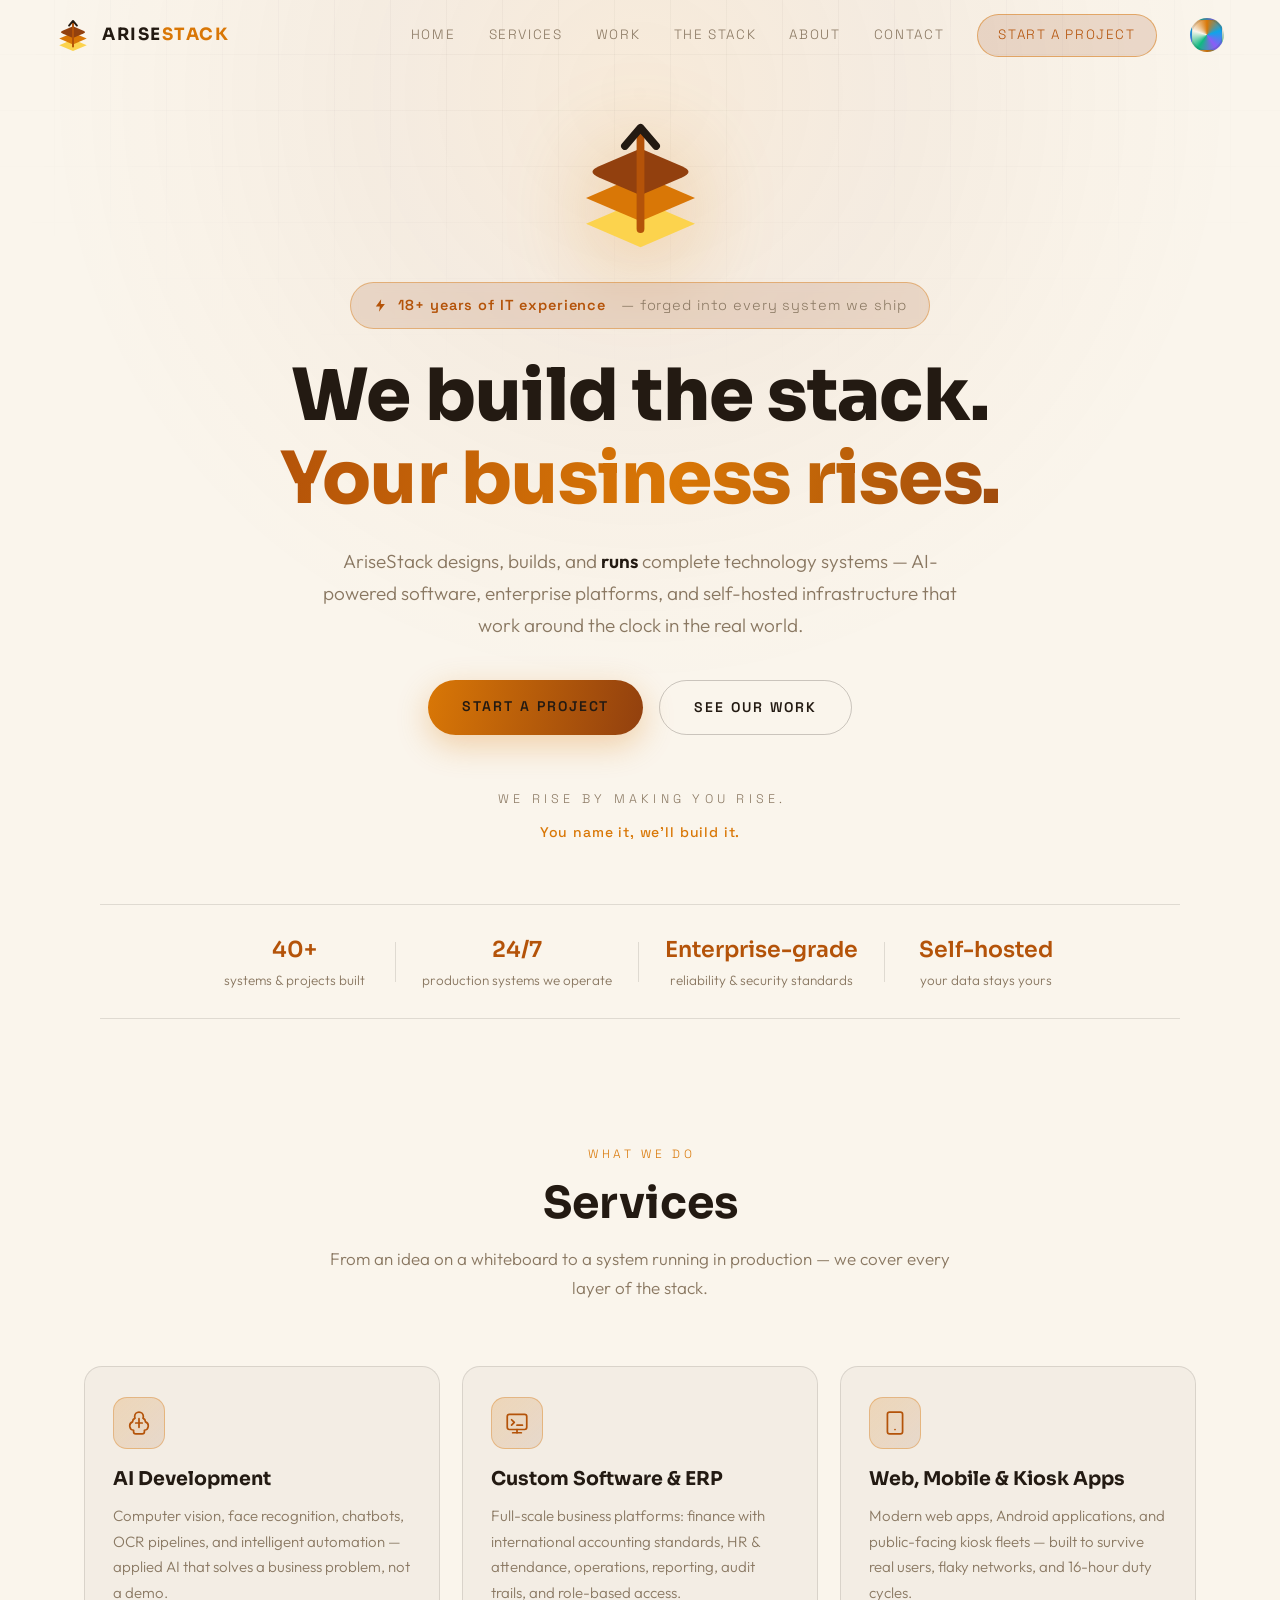
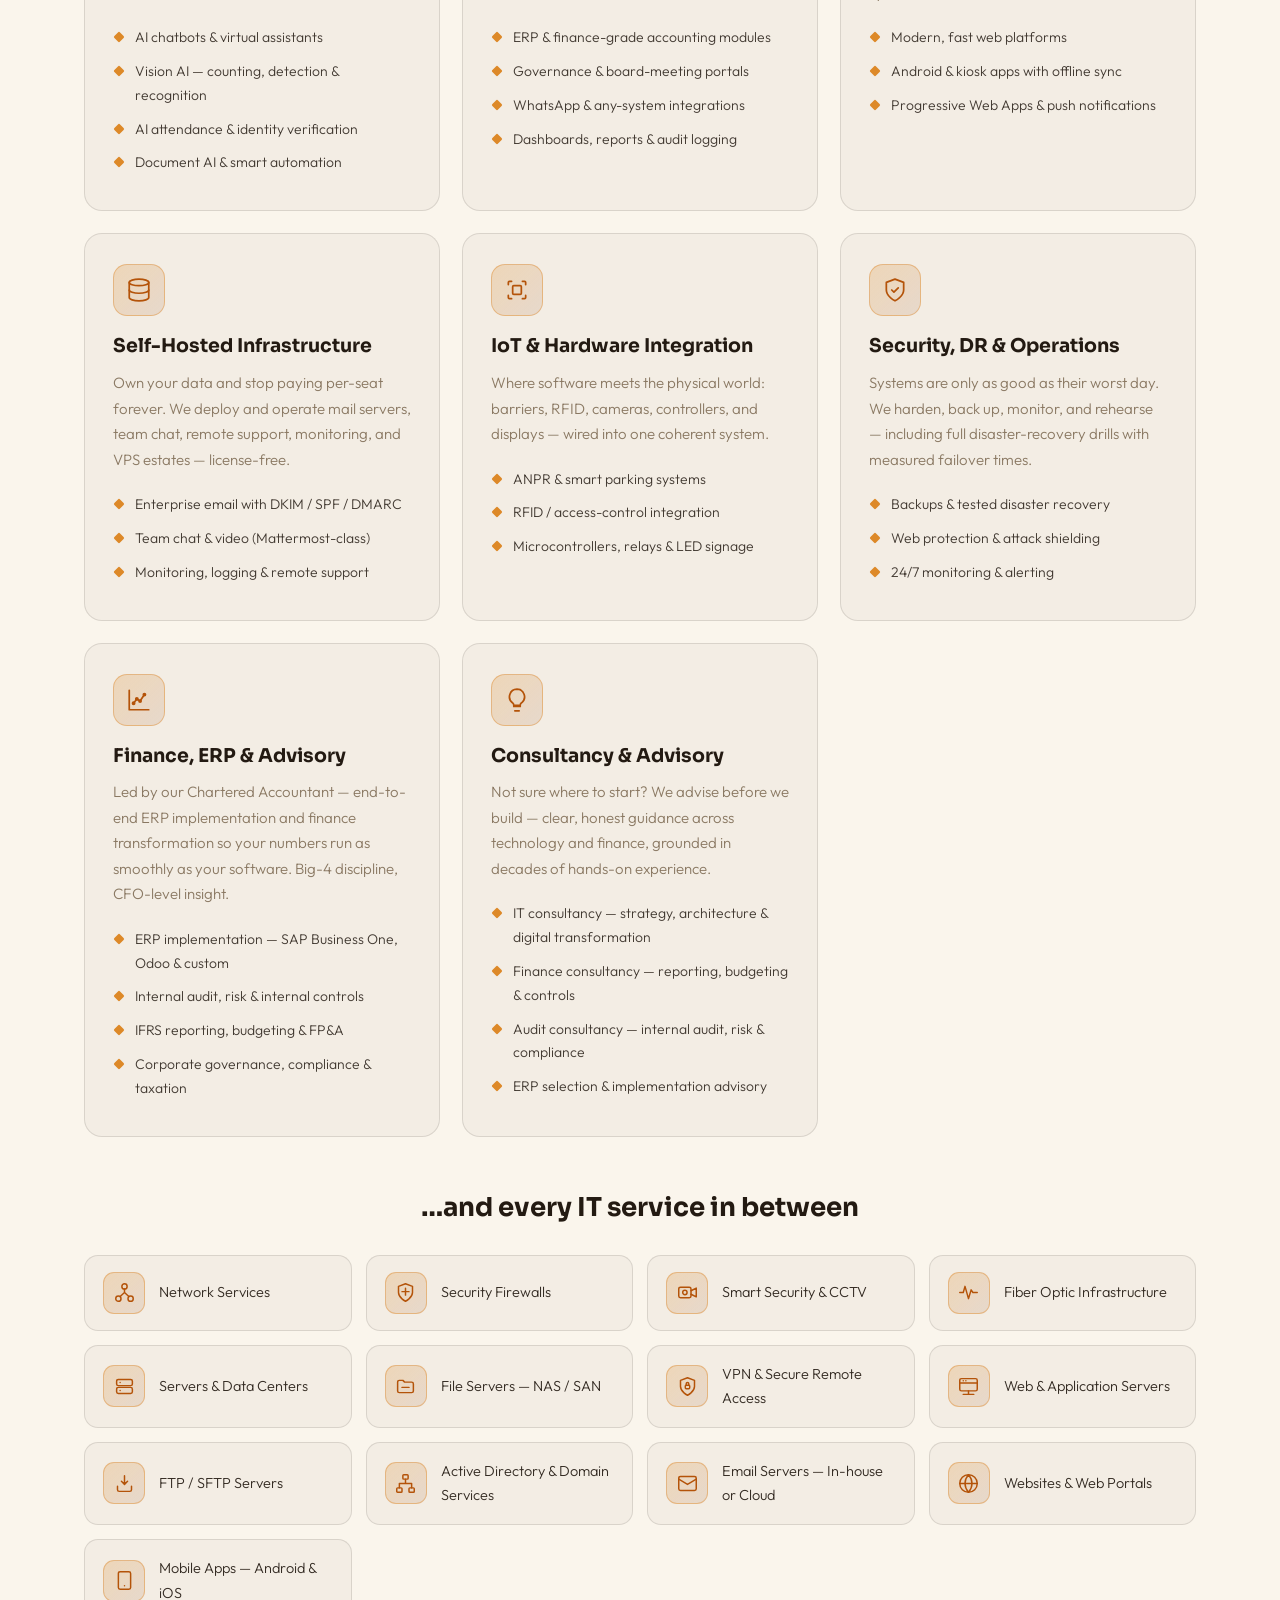
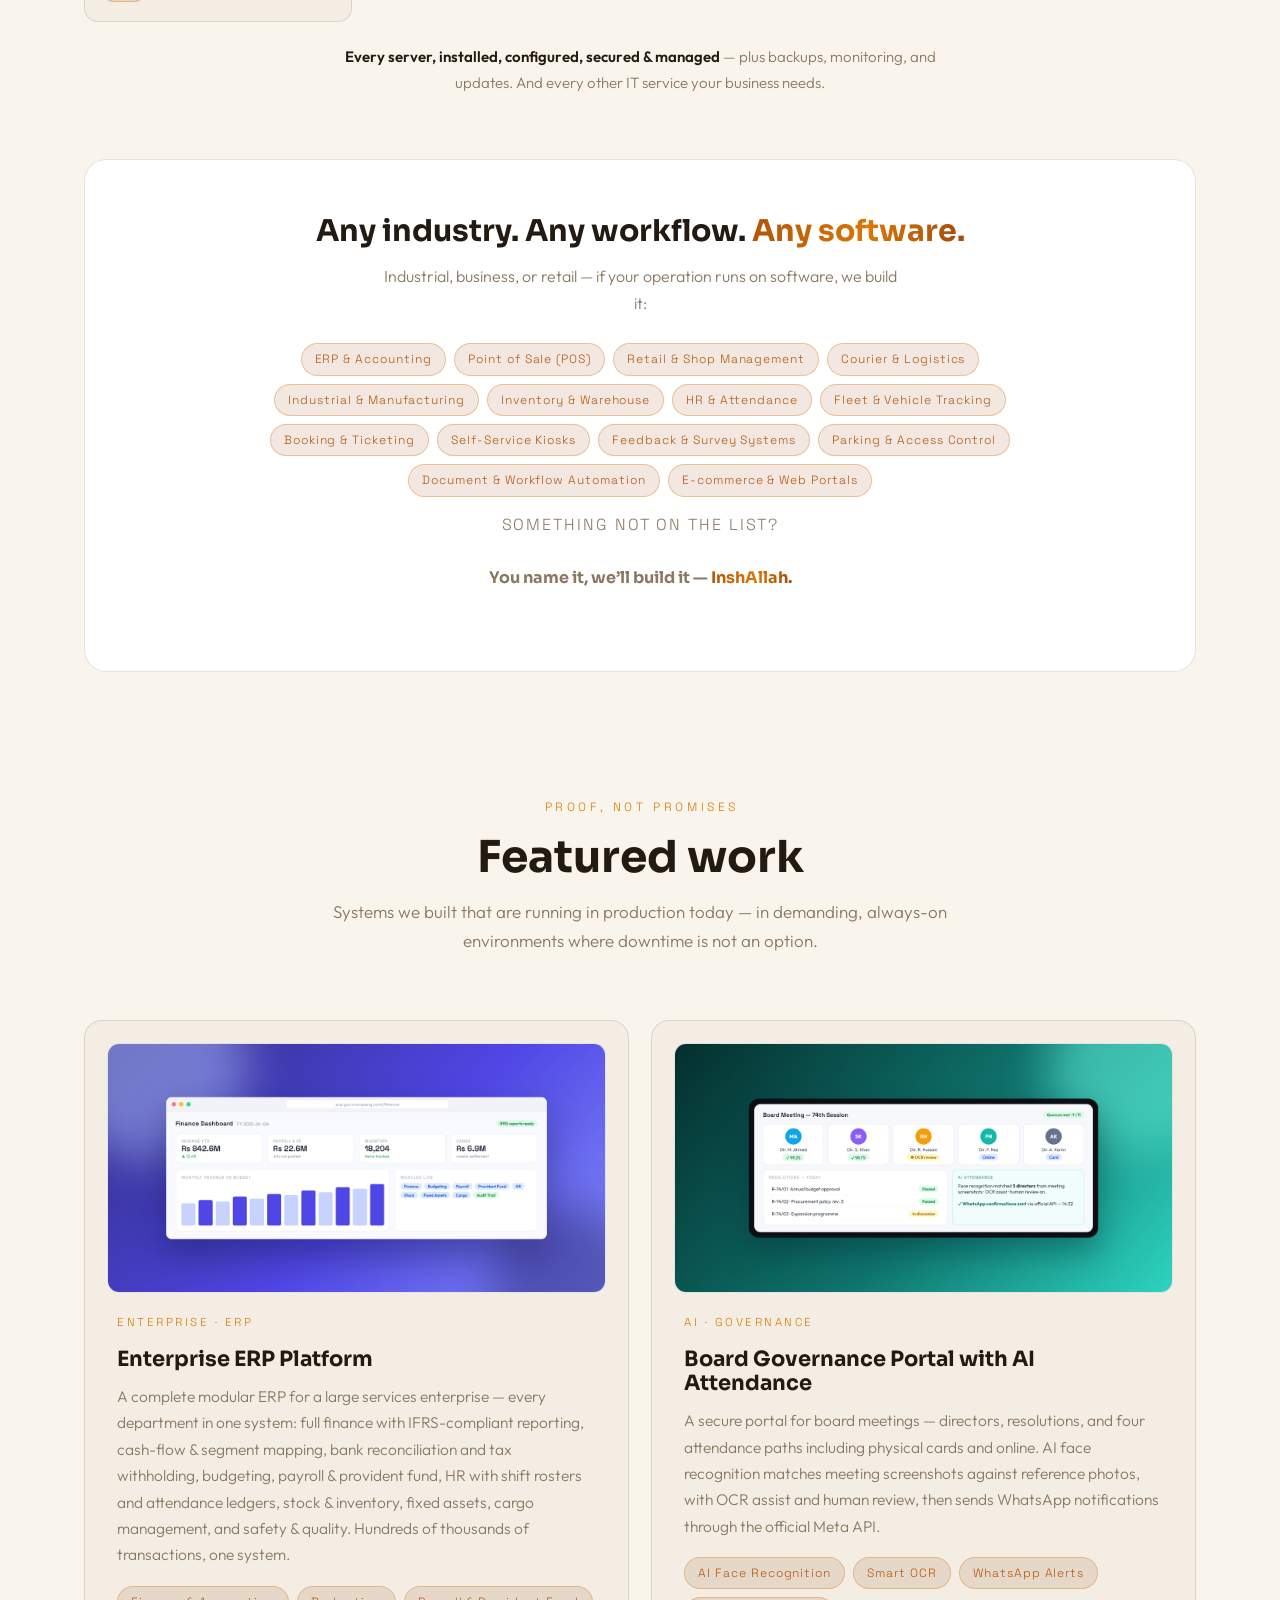
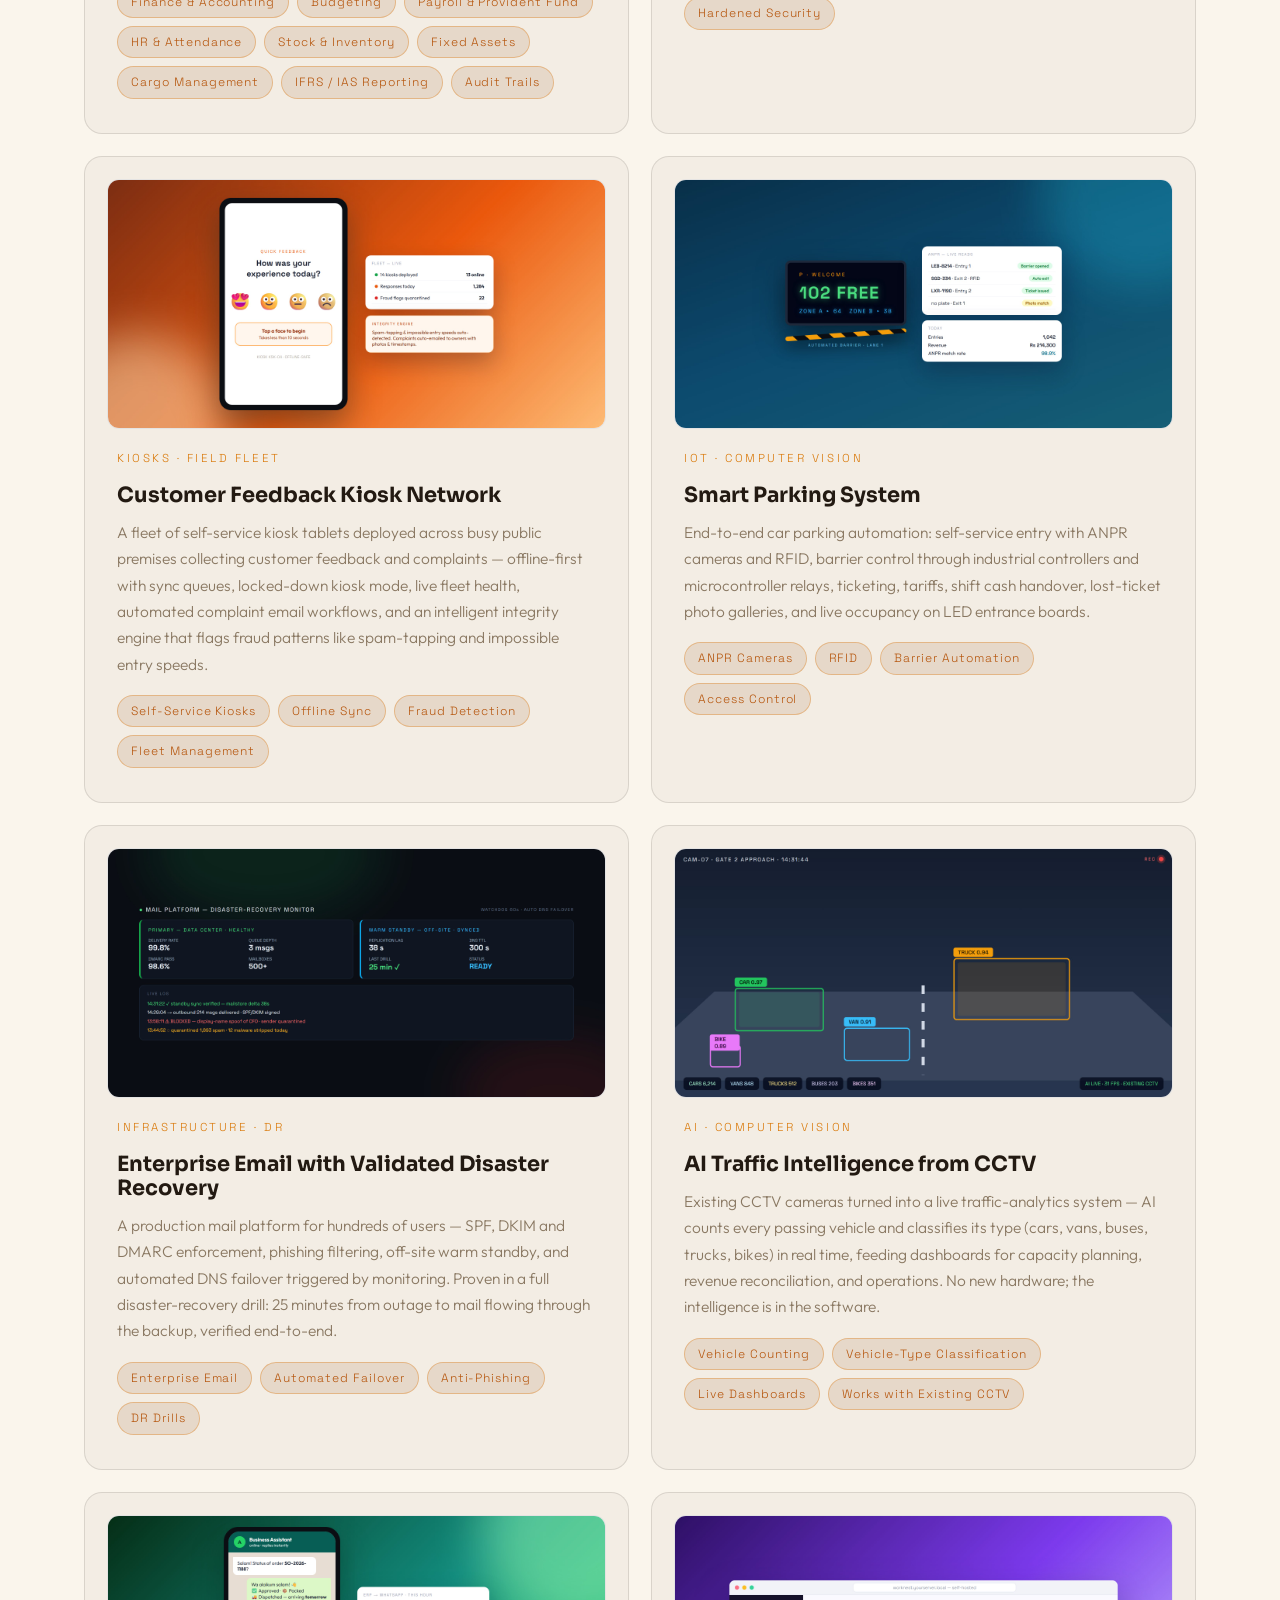
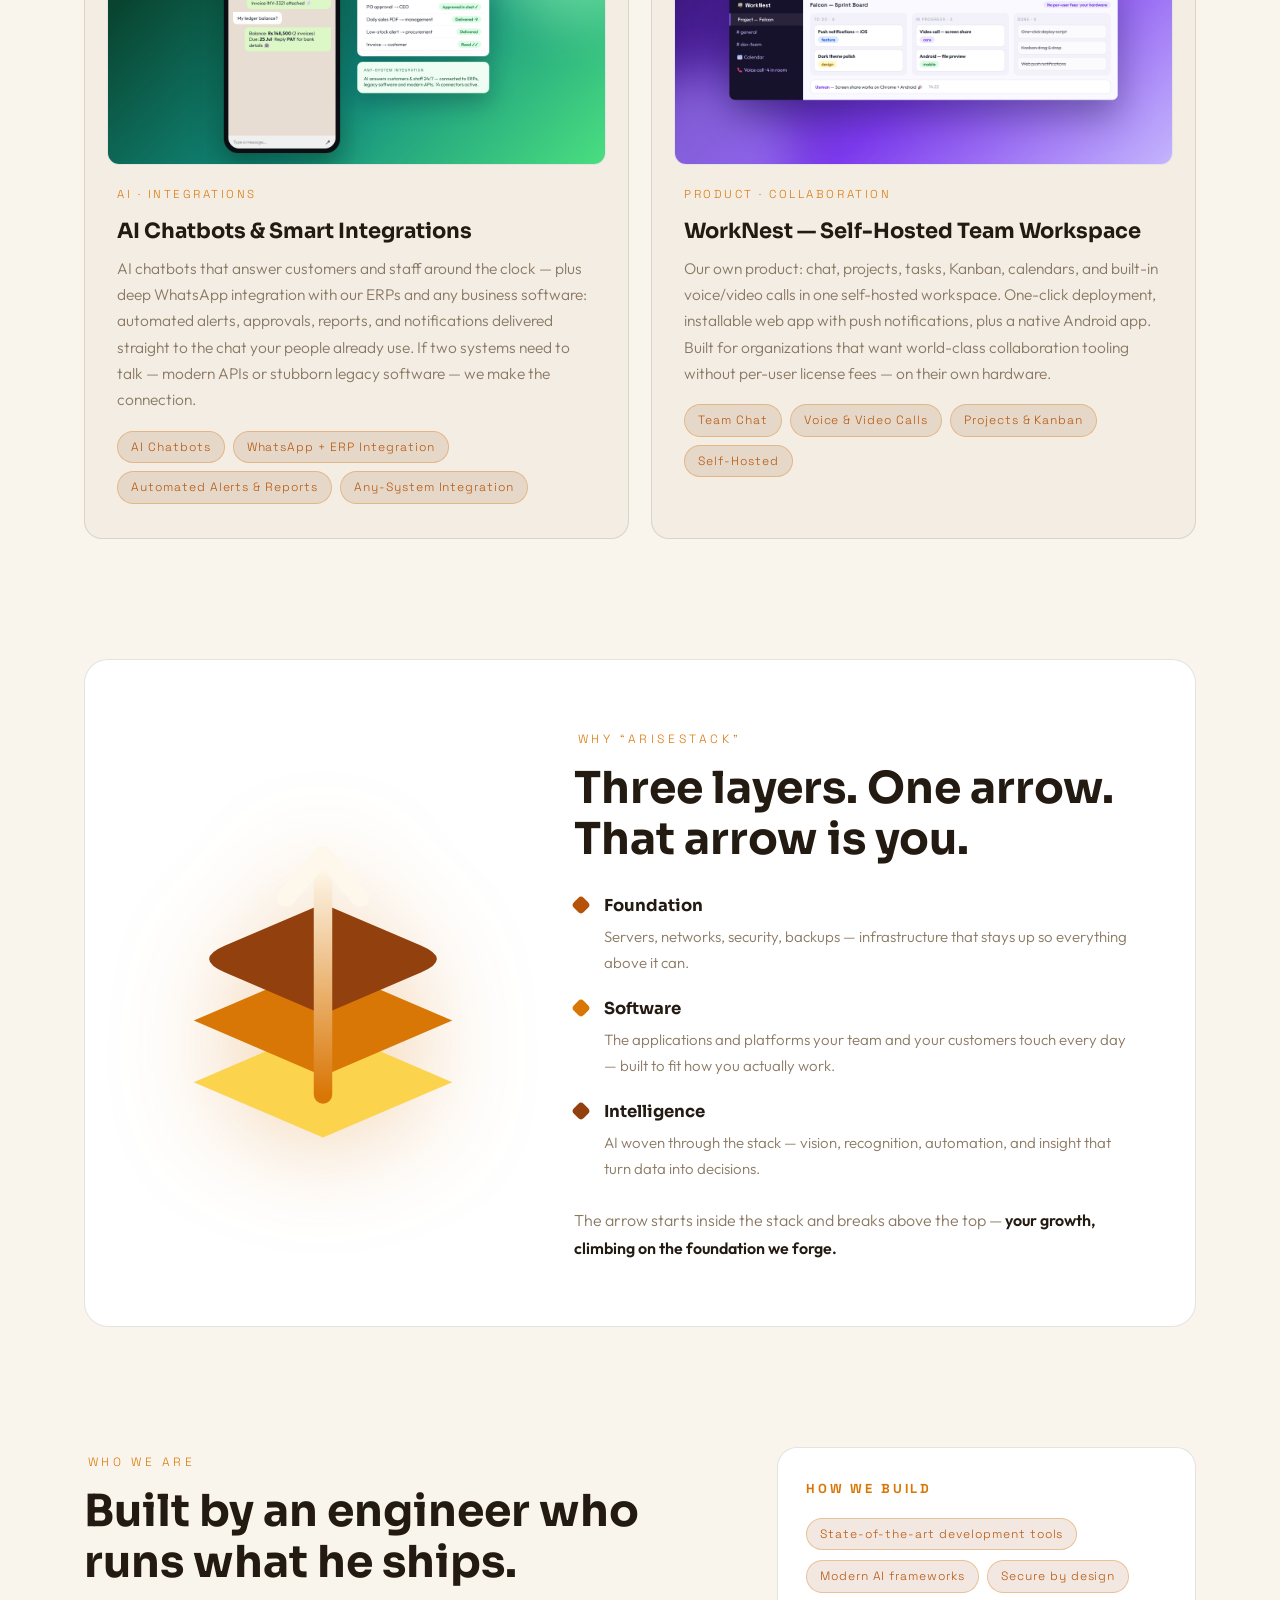
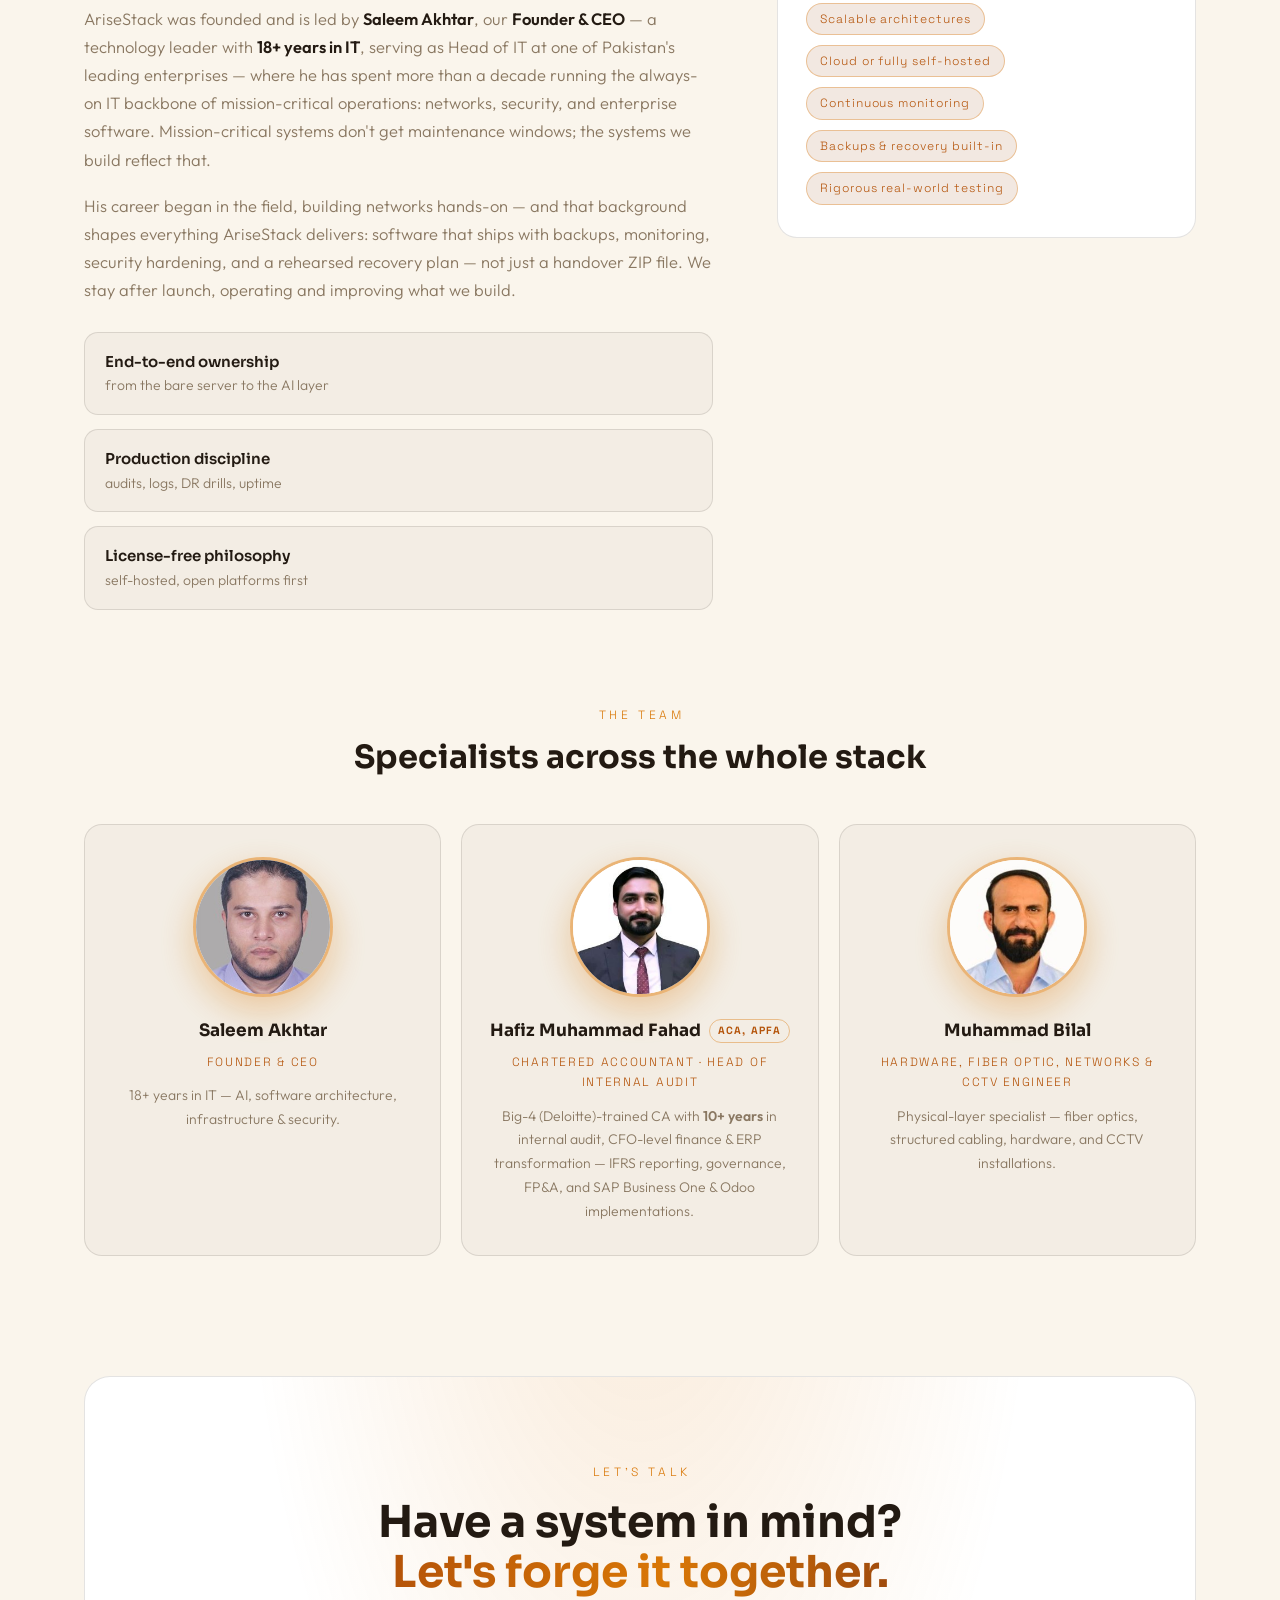
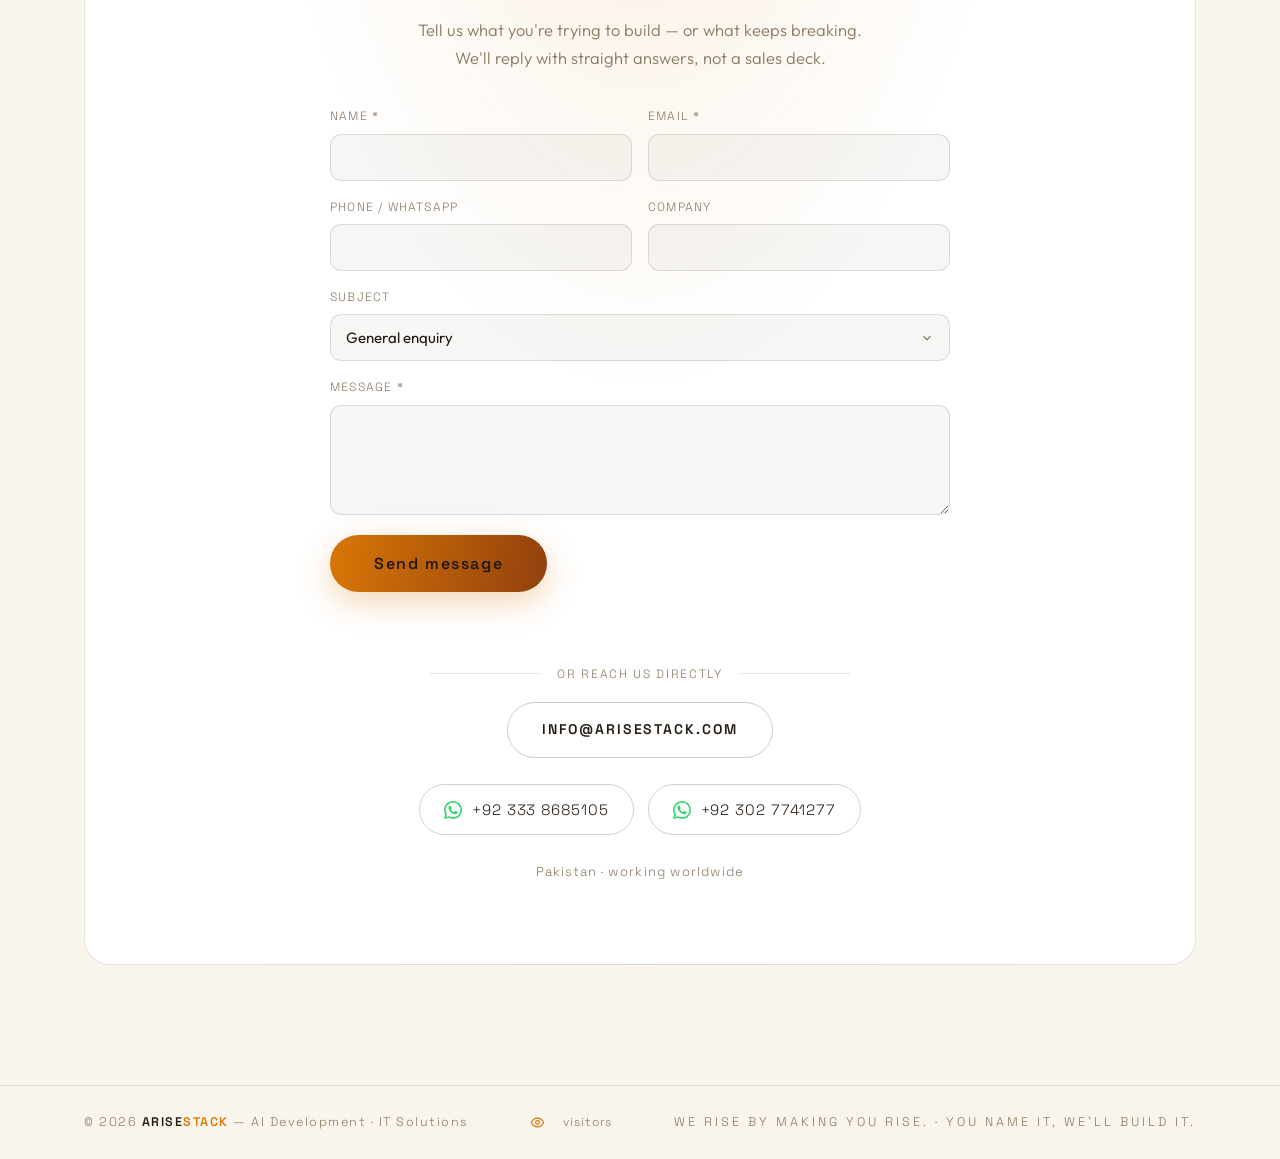
==== commit ba292598: "Add slogan "You name it, we'll build it" and refresh visiting cards - Hero: new amber line under "We" ====
--- a/index.html
+++ b/index.html
@@ -20,7 +20,7 @@
 <link rel="preconnect" href="https://fonts.googleapis.com">
 <link rel="preconnect" href="https://fonts.gstatic.com" crossorigin>
 <link href="https://fonts.googleapis.com/css2?family=Sora:wght@600;700;800&family=Space+Grotesk:wght@400;500;600&family=Outfit:wght@300;400;500;600&display=swap" rel="stylesheet">
-<link rel="stylesheet" href="/css/style.css?v=6">
+<link rel="stylesheet" href="/css/style.css?v=7">
 <script>try{var t=new URLSearchParams(location.search).get('theme');if(t!==null){t?localStorage.setItem('as_theme',t):localStorage.removeItem('as_theme');}else{t=localStorage.getItem('as_theme');}if(t)document.documentElement.setAttribute('data-theme',t);}catch(e){}</script>
 </head>
 <body>
@@ -104,6 +104,7 @@
     </div>
 
     <p class="hero-slogan reveal">We rise by making you rise.</p>
+    <p class="hero-promise reveal">You name it, we’ll build it.</p>
   </section>
 
   <!-- ======= trust strip ======= -->
@@ -314,7 +315,7 @@
         <span>E-commerce &amp; Web Portals</span>
       </div>
       <p class="industries-note">Something not on the list?</p>
-      <p class="industries-slogan">You name it, we will make it — <span class="grad">InshAllah.</span></p>
+      <p class="industries-slogan">You name it, we’ll build it — <span class="grad">InshAllah.</span></p>
     </div>
   </section>
 
@@ -548,10 +549,10 @@
   <div class="footer-inner">
     <span>© 2026 <b class="w">ARISE</b><b class="a">STACK</b> — AI Development · IT Solutions</span>
     <span class="visits" id="visitCount" hidden><svg viewBox="0 0 24 24" fill="none" stroke="currentColor" stroke-width="1.8" stroke-linecap="round" stroke-linejoin="round" aria-hidden="true"><path d="M2 12s3.5-7 10-7 10 7 10 7-3.5 7-10 7-10-7-10-7Z"/><circle cx="12" cy="12" r="3"/></svg><b id="visitTotal"></b>&nbsp;visitors</span>
-    <span class="footer-slogan">We rise by making you rise.</span>
+    <span class="footer-slogan">We rise by making you rise. · You name it, we’ll build it.</span>
   </div>
 </footer>
 
-<script src="/js/main.js?v=6" defer></script>
+<script src="/js/main.js?v=7" defer></script>
 </body>
 </html>
--- a/css/style.css
+++ b/css/style.css
@@ -187,6 +187,11 @@
 .hero-slogan{
   margin-top:54px;font-family:'Space Grotesk',sans-serif;
   font-size:12.5px;letter-spacing:.34em;text-indent:.34em;text-transform:uppercase;color:var(--taupe);
+}
+
+.hero-promise{
+  margin-top:10px;font-family:'Space Grotesk',sans-serif;
+  font-size:14px;letter-spacing:.06em;color:var(--amber);font-weight:500;
 }
 
 /* ---------- trust strip ---------- */
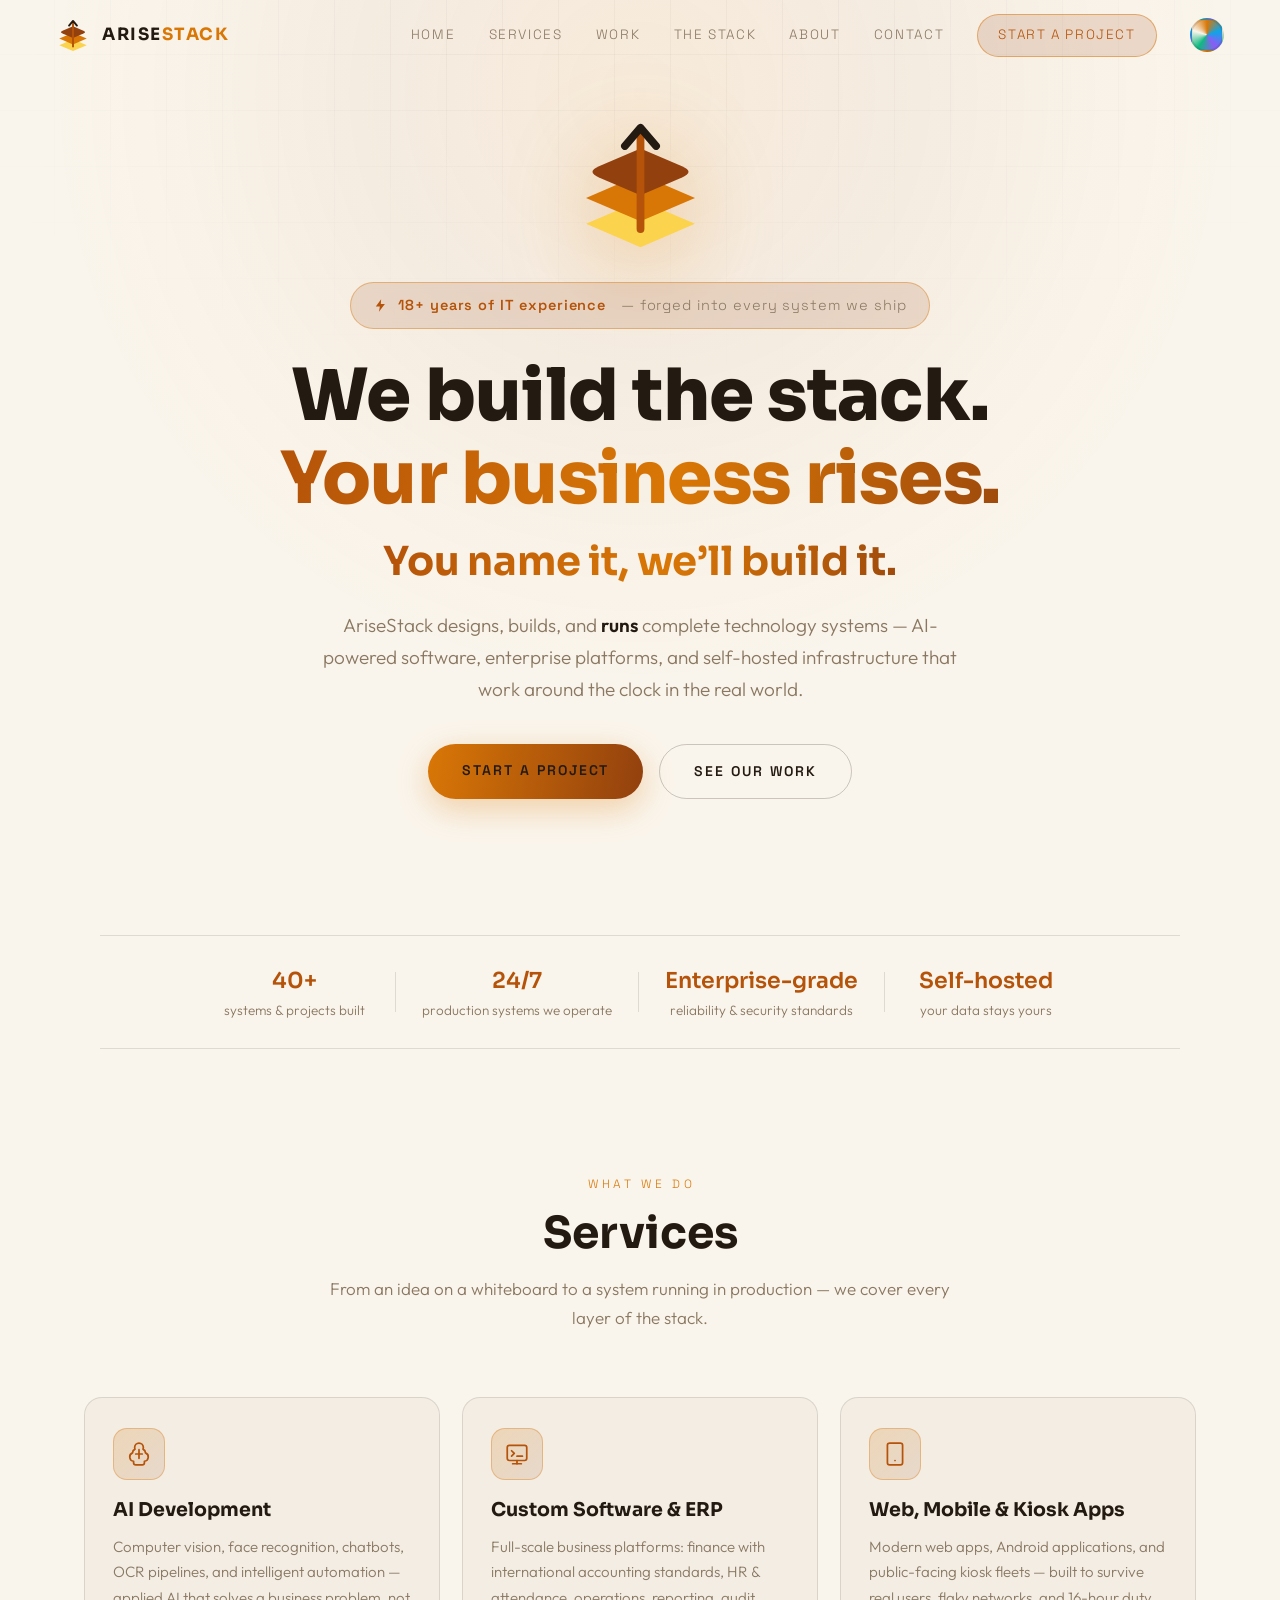
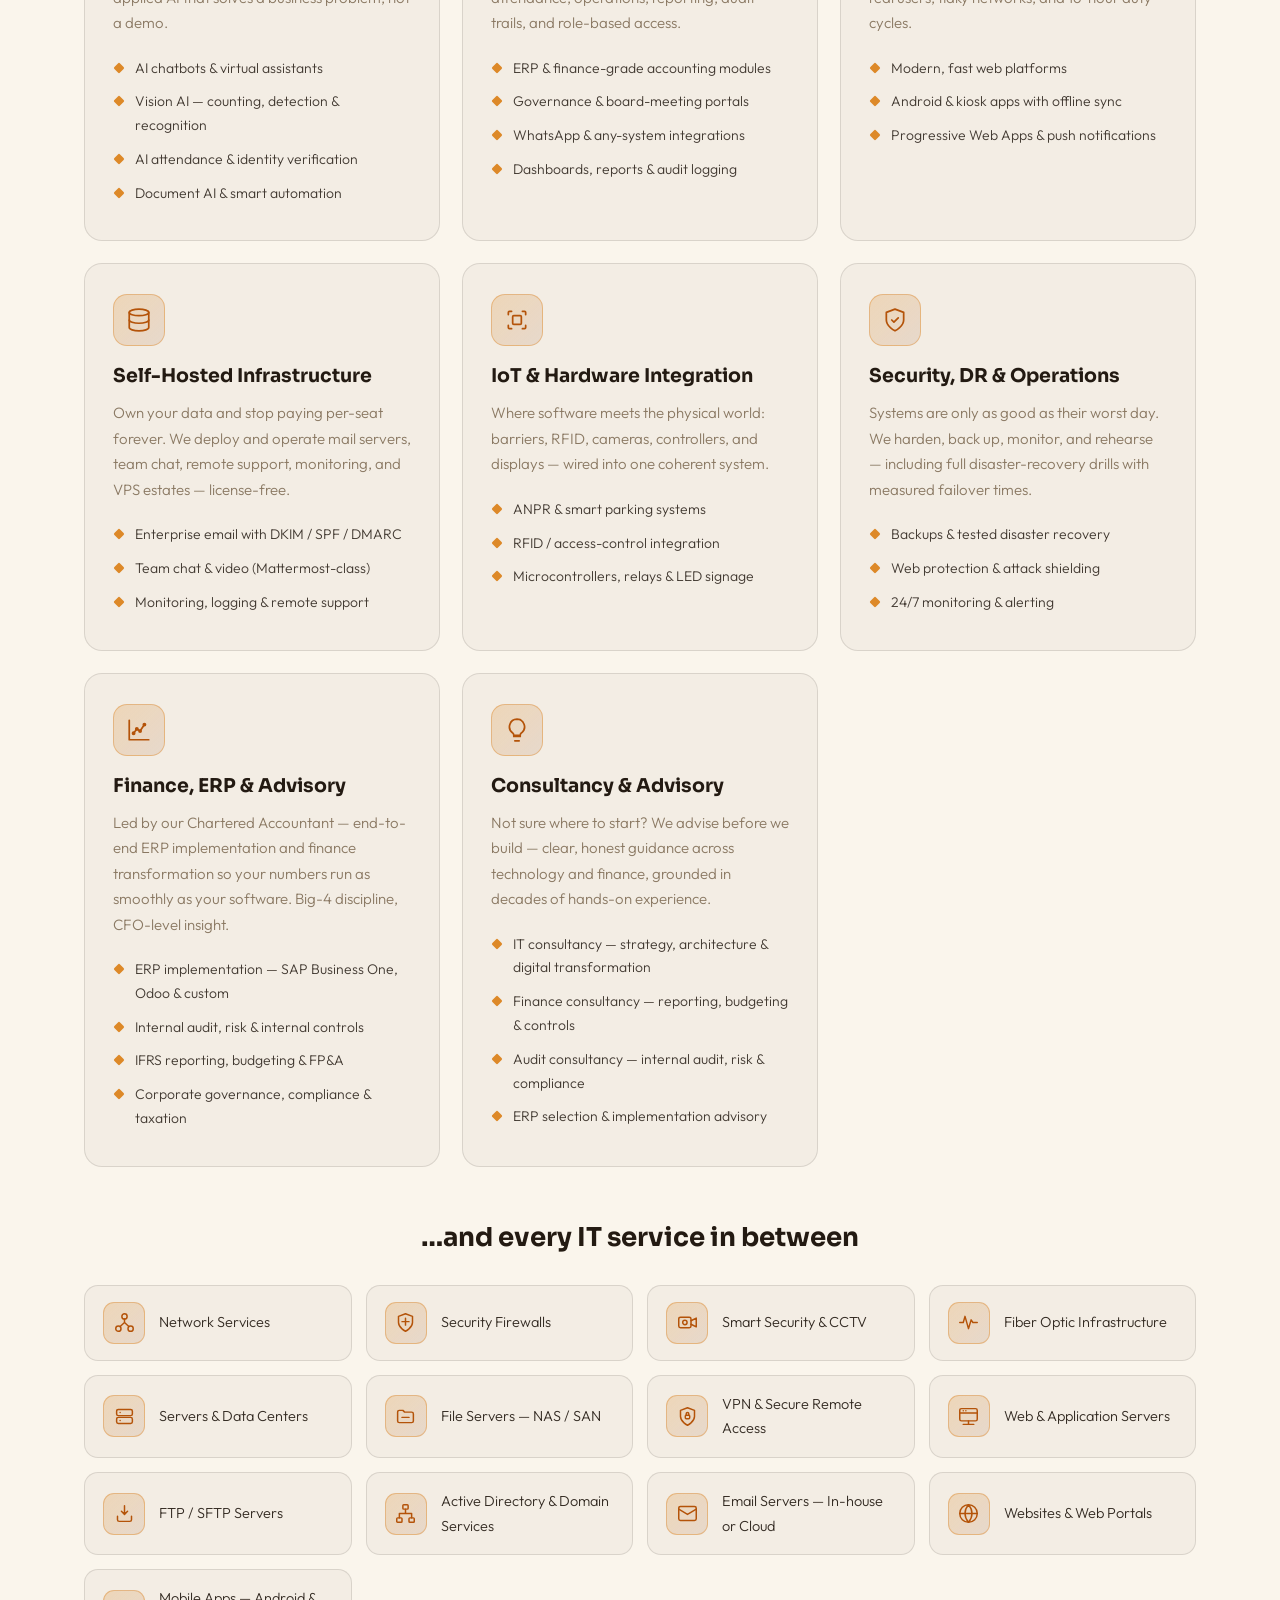
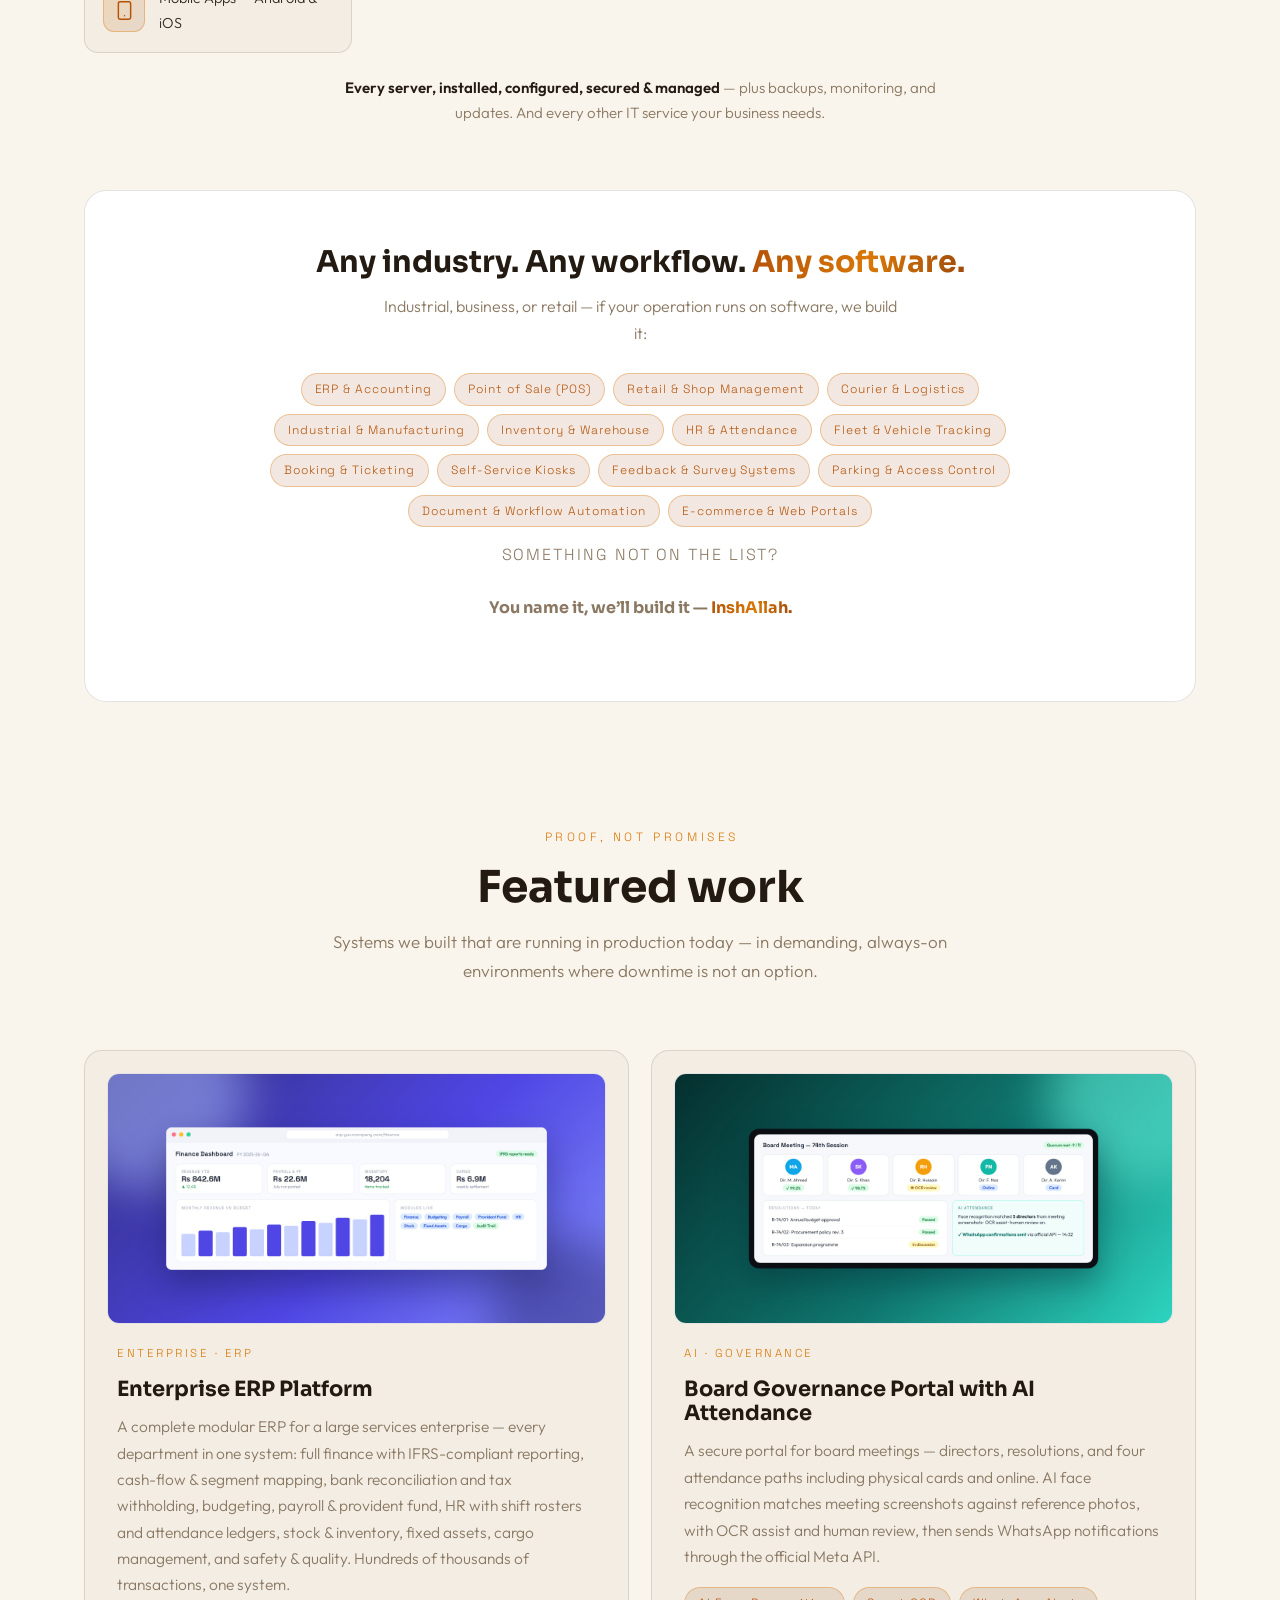
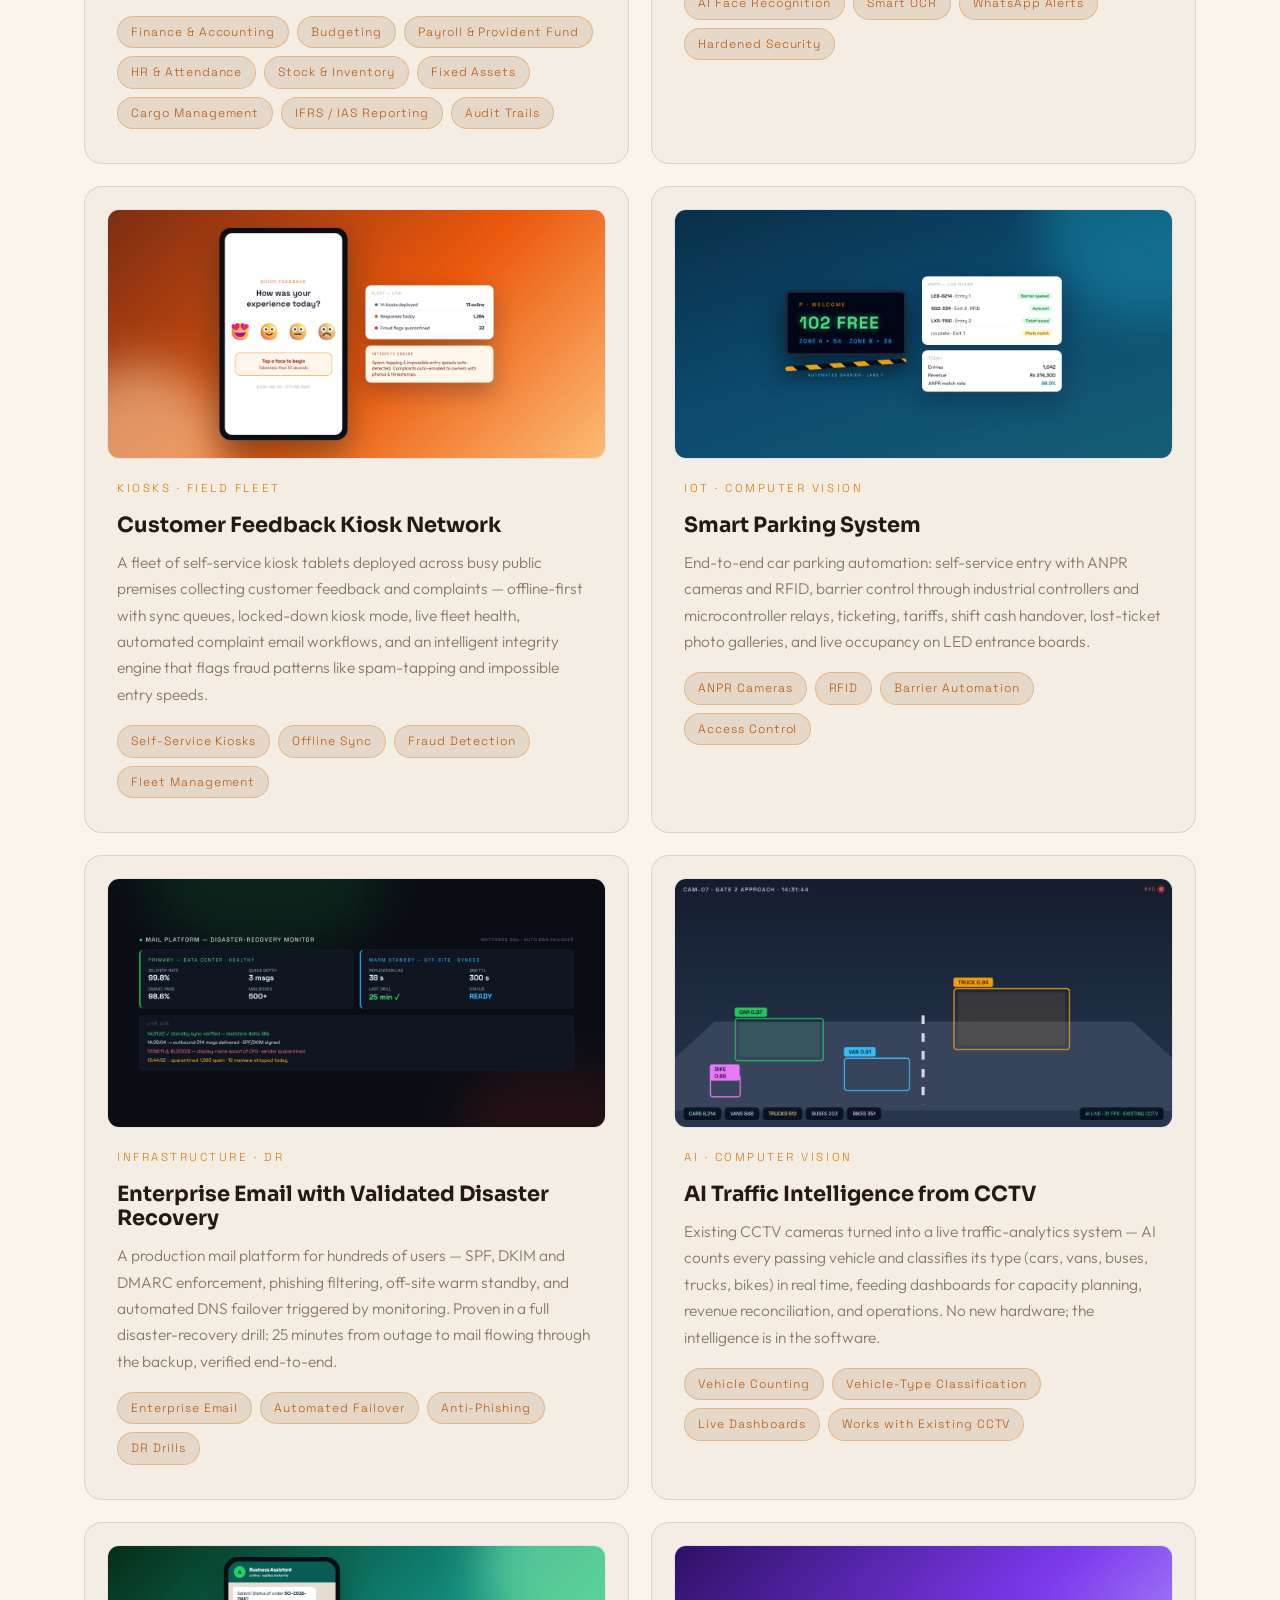
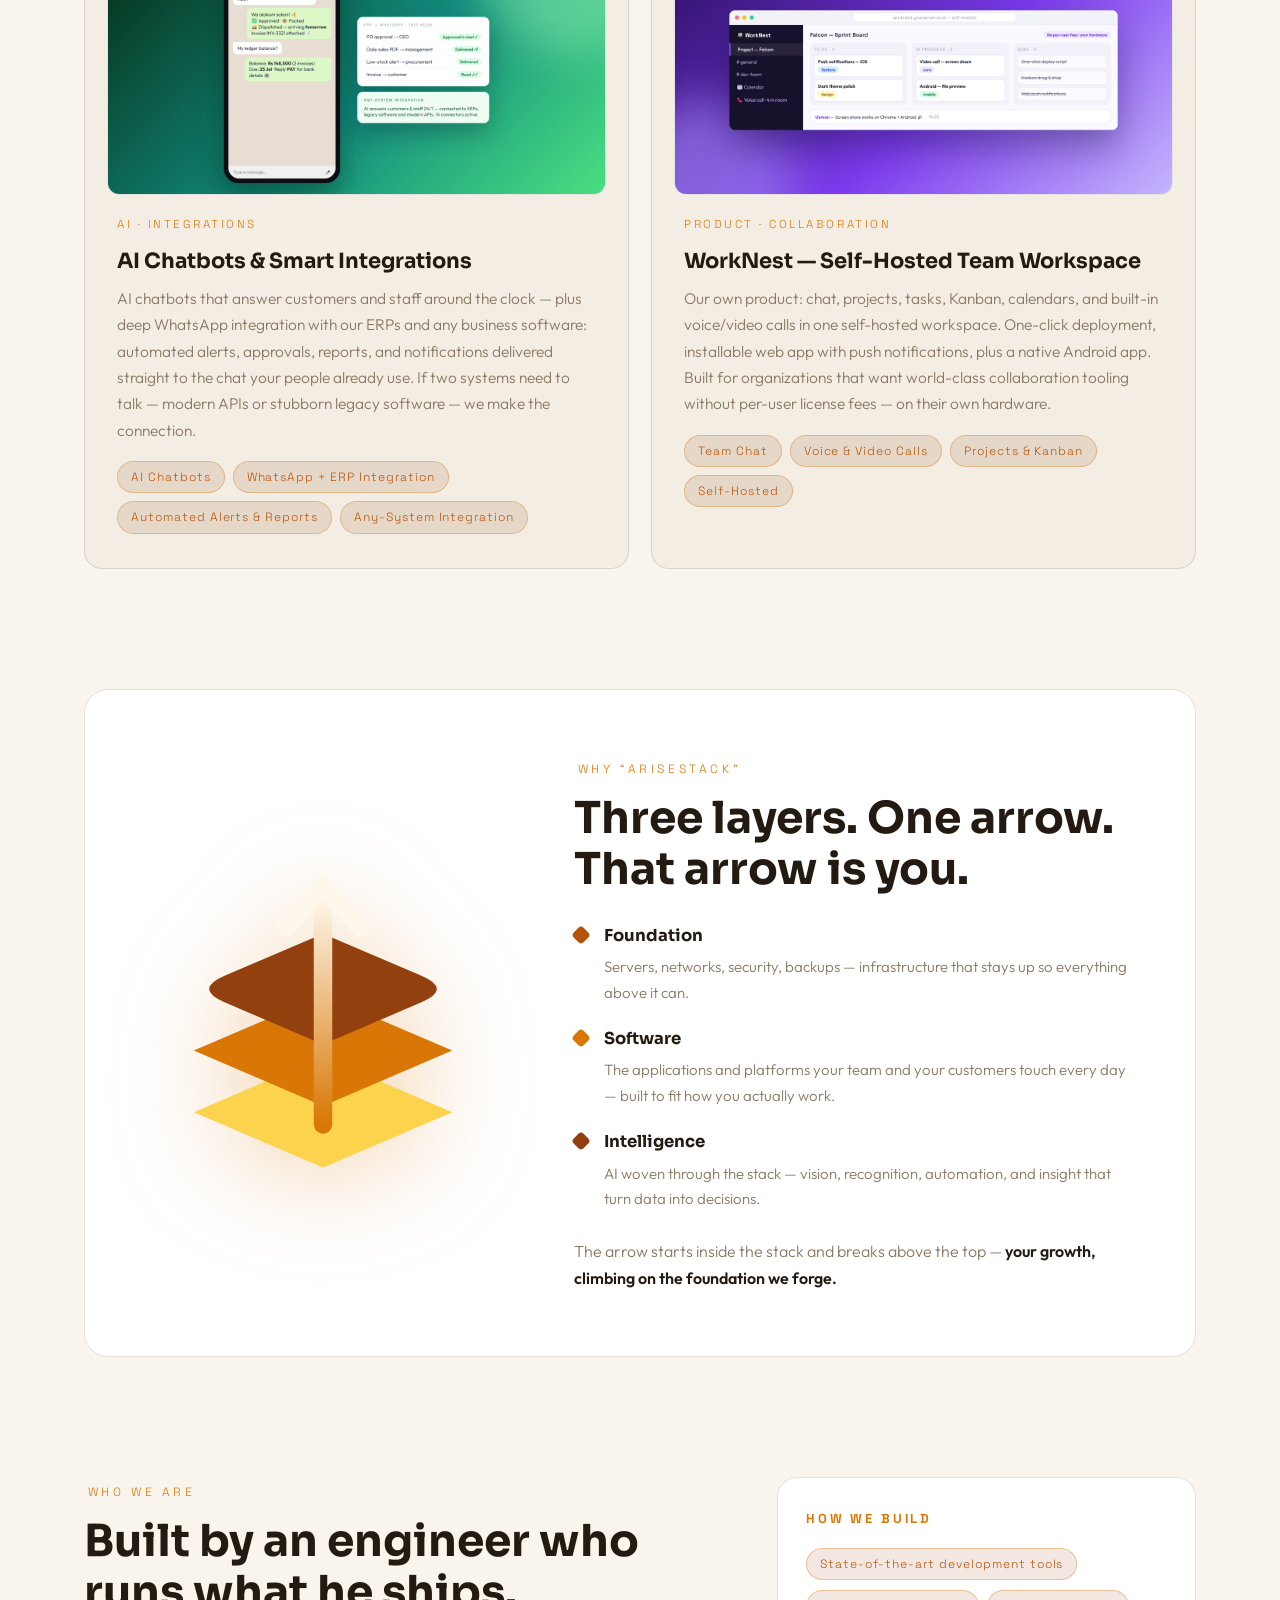
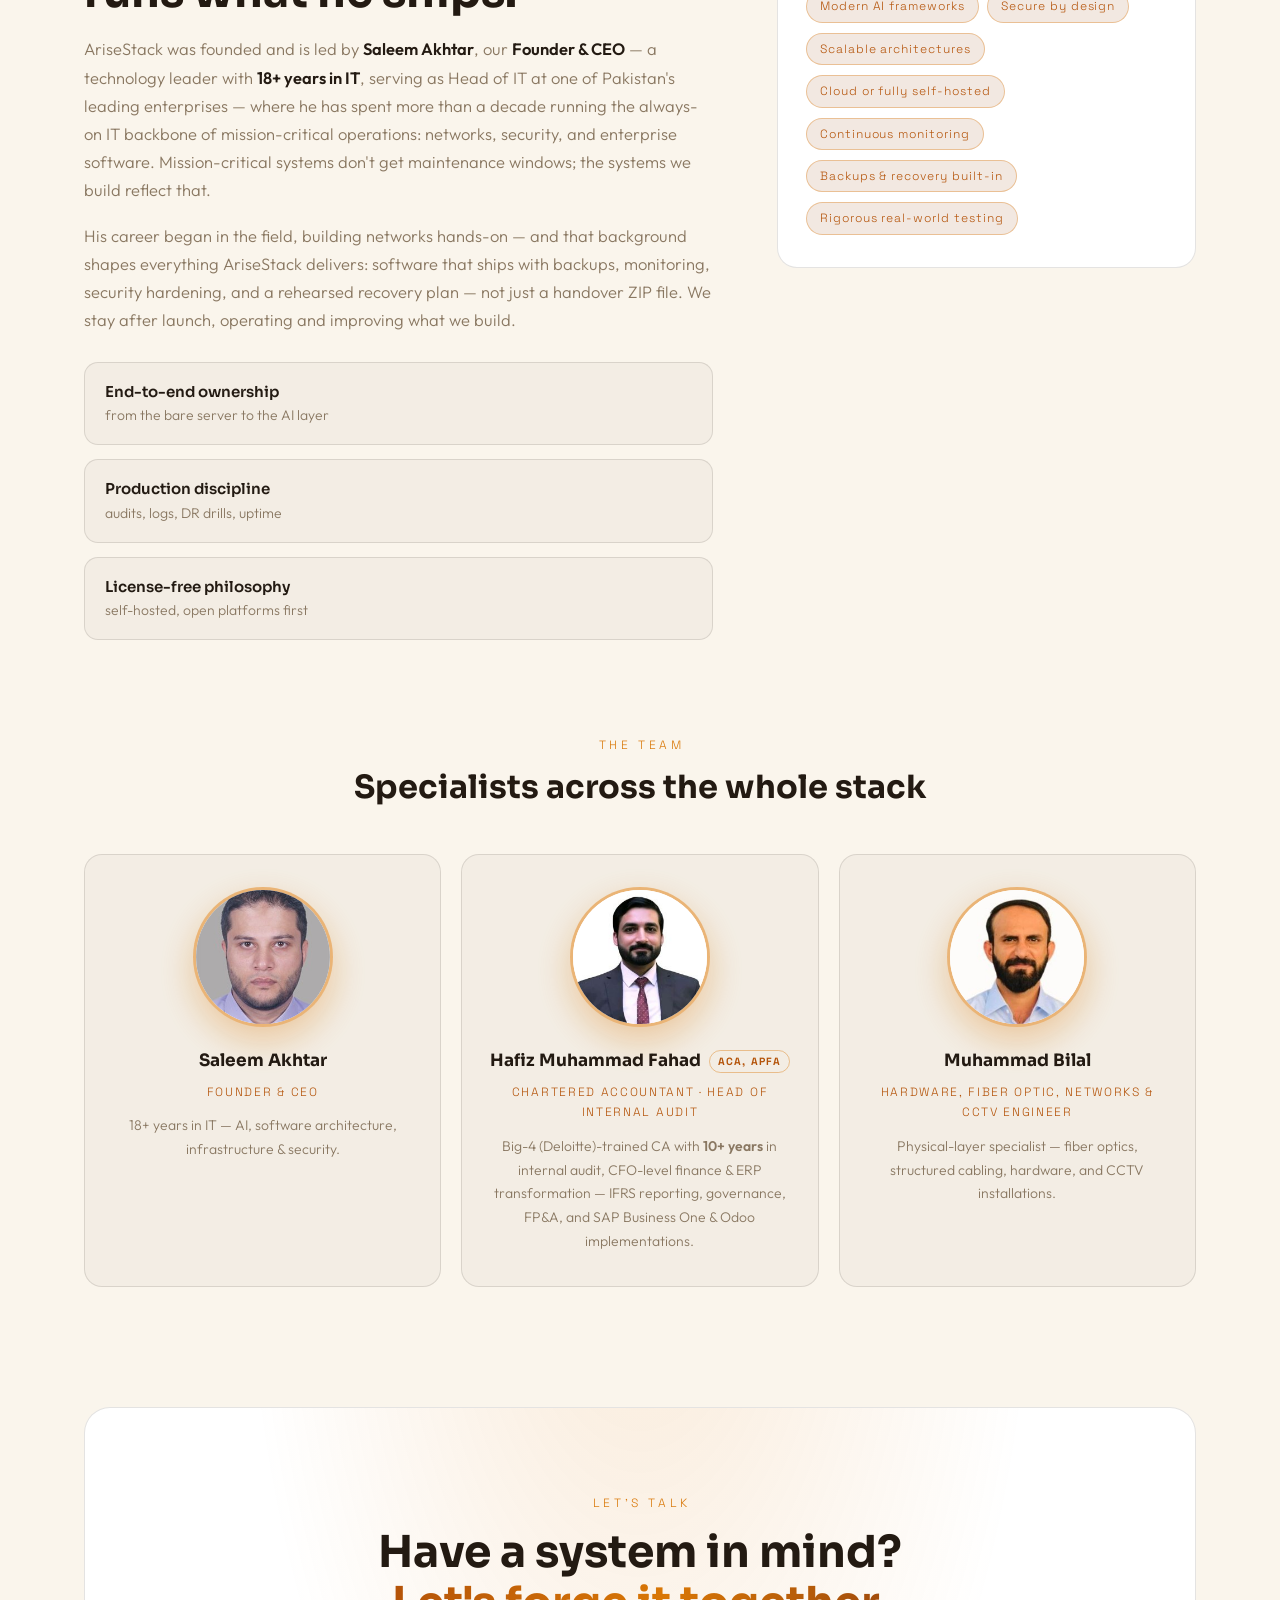
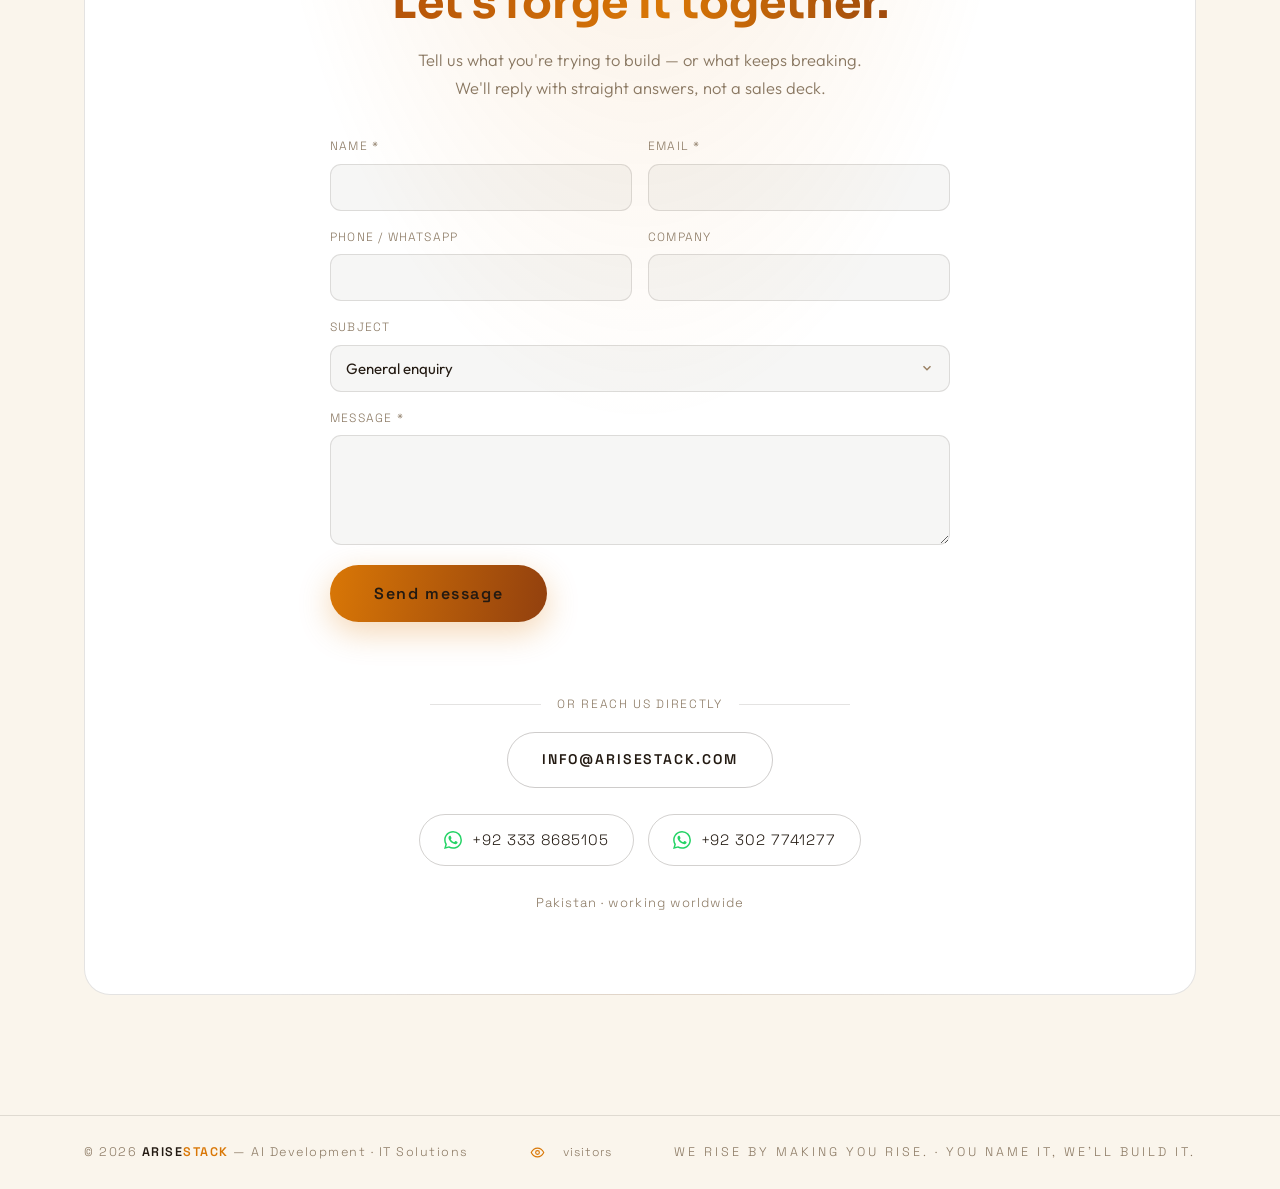
==== commit 268726cd: "Hero: make "You name it, we'll build it" prominent Moved from a small line under the buttons to dire" ====
--- a/index.html
+++ b/index.html
@@ -20,7 +20,7 @@
 <link rel="preconnect" href="https://fonts.googleapis.com">
 <link rel="preconnect" href="https://fonts.gstatic.com" crossorigin>
 <link href="https://fonts.googleapis.com/css2?family=Sora:wght@600;700;800&family=Space+Grotesk:wght@400;500;600&family=Outfit:wght@300;400;500;600&display=swap" rel="stylesheet">
-<link rel="stylesheet" href="/css/style.css?v=7">
+<link rel="stylesheet" href="/css/style.css?v=8">
 <script>try{var t=new URLSearchParams(location.search).get('theme');if(t!==null){t?localStorage.setItem('as_theme',t):localStorage.removeItem('as_theme');}else{t=localStorage.getItem('as_theme');}if(t)document.documentElement.setAttribute('data-theme',t);}catch(e){}</script>
 </head>
 <body>
@@ -92,6 +92,8 @@
       <span class="grad">Your business rises.</span>
     </h1>
 
+    <p class="hero-promise reveal"><span class="grad">You name it, we’ll build it.</span></p>
+
     <p class="hero-sub reveal">
       AriseStack designs, builds, and <b>runs</b> complete technology systems —
       AI-powered software, enterprise platforms, and self-hosted infrastructure
@@ -104,7 +106,6 @@
     </div>
 
     <p class="hero-slogan reveal">We rise by making you rise.</p>
-    <p class="hero-promise reveal">You name it, we’ll build it.</p>
   </section>
 
   <!-- ======= trust strip ======= -->
@@ -553,6 +554,6 @@
   </div>
 </footer>
 
-<script src="/js/main.js?v=7" defer></script>
+<script src="/js/main.js?v=8" defer></script>
 </body>
 </html>
--- a/css/style.css
+++ b/css/style.css
@@ -190,8 +190,8 @@
 }
 
 .hero-promise{
-  margin-top:10px;font-family:'Space Grotesk',sans-serif;
-  font-size:14px;letter-spacing:.06em;color:var(--amber);font-weight:500;
+  margin-top:18px;font-family:'Sora',sans-serif;font-weight:700;
+  font-size:clamp(22px,3.4vw,40px);letter-spacing:-.005em;line-height:1.15;
 }
 
 /* ---------- trust strip ---------- */
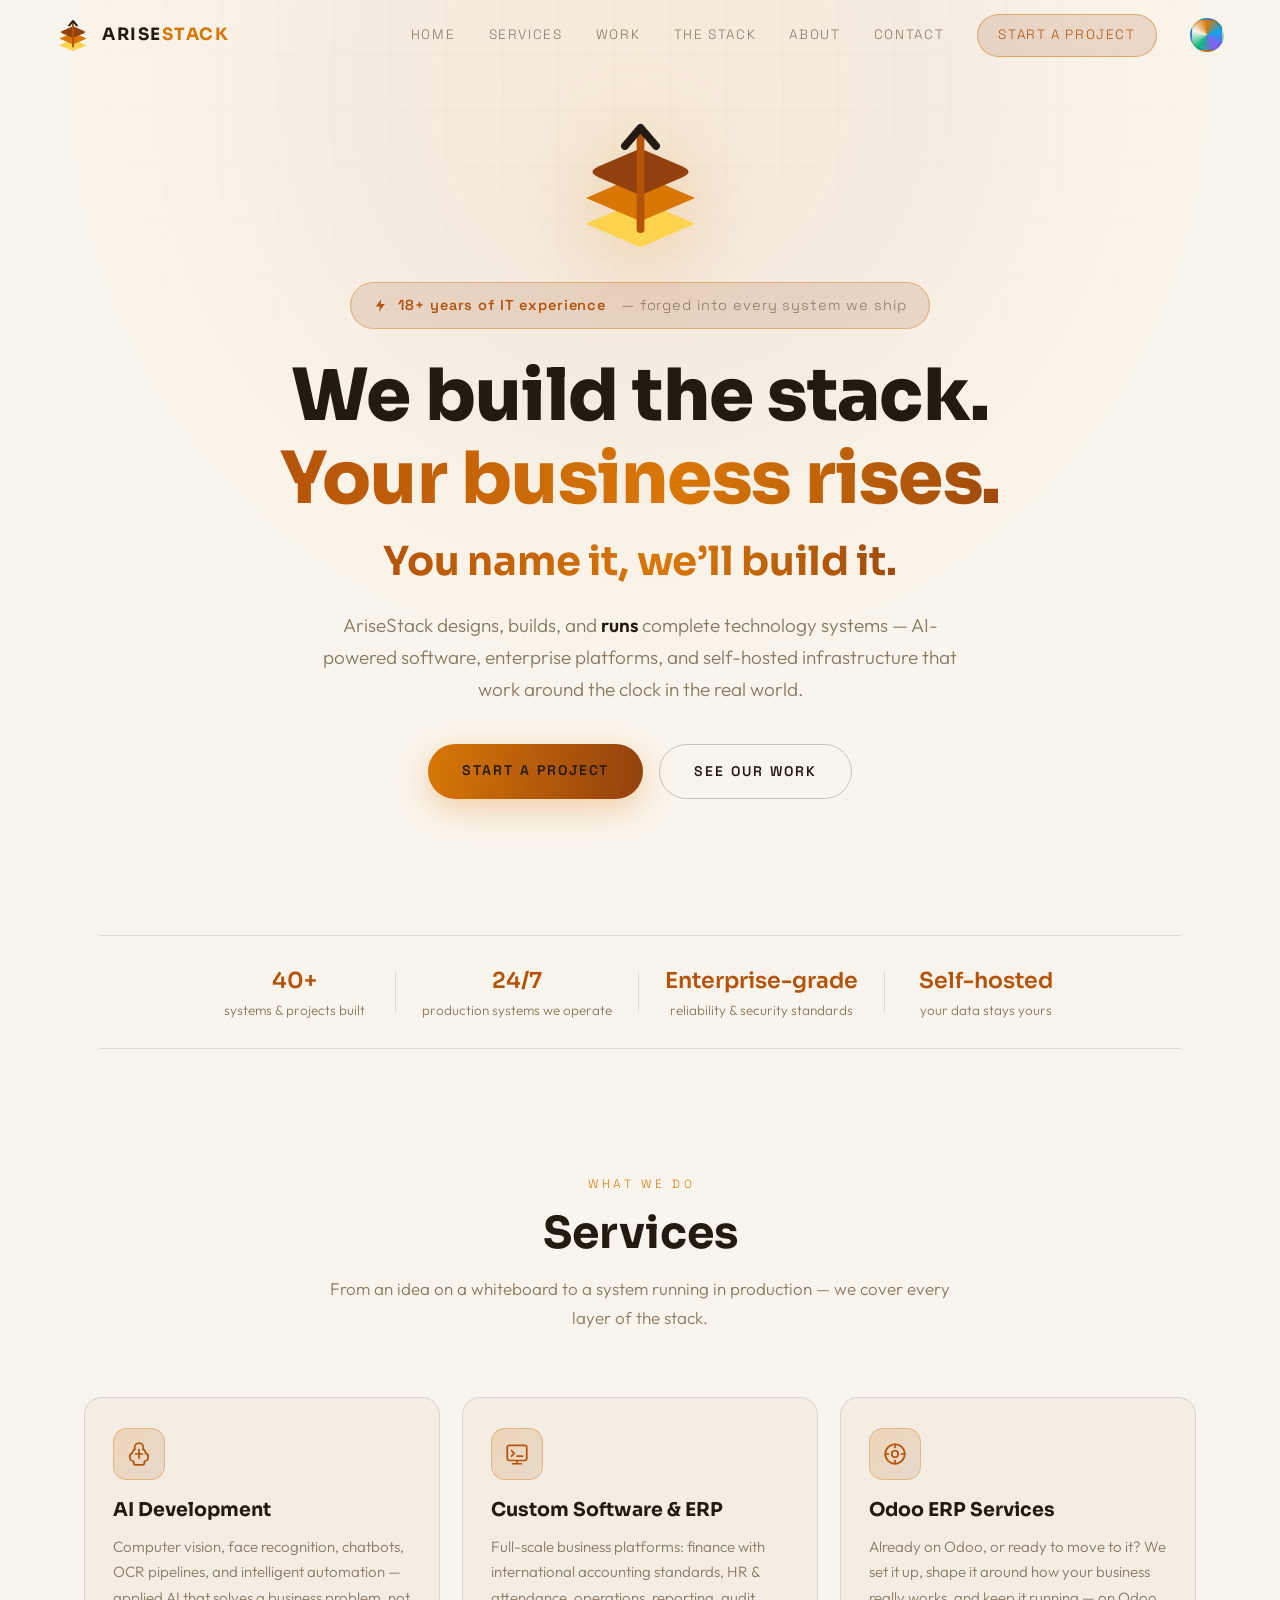
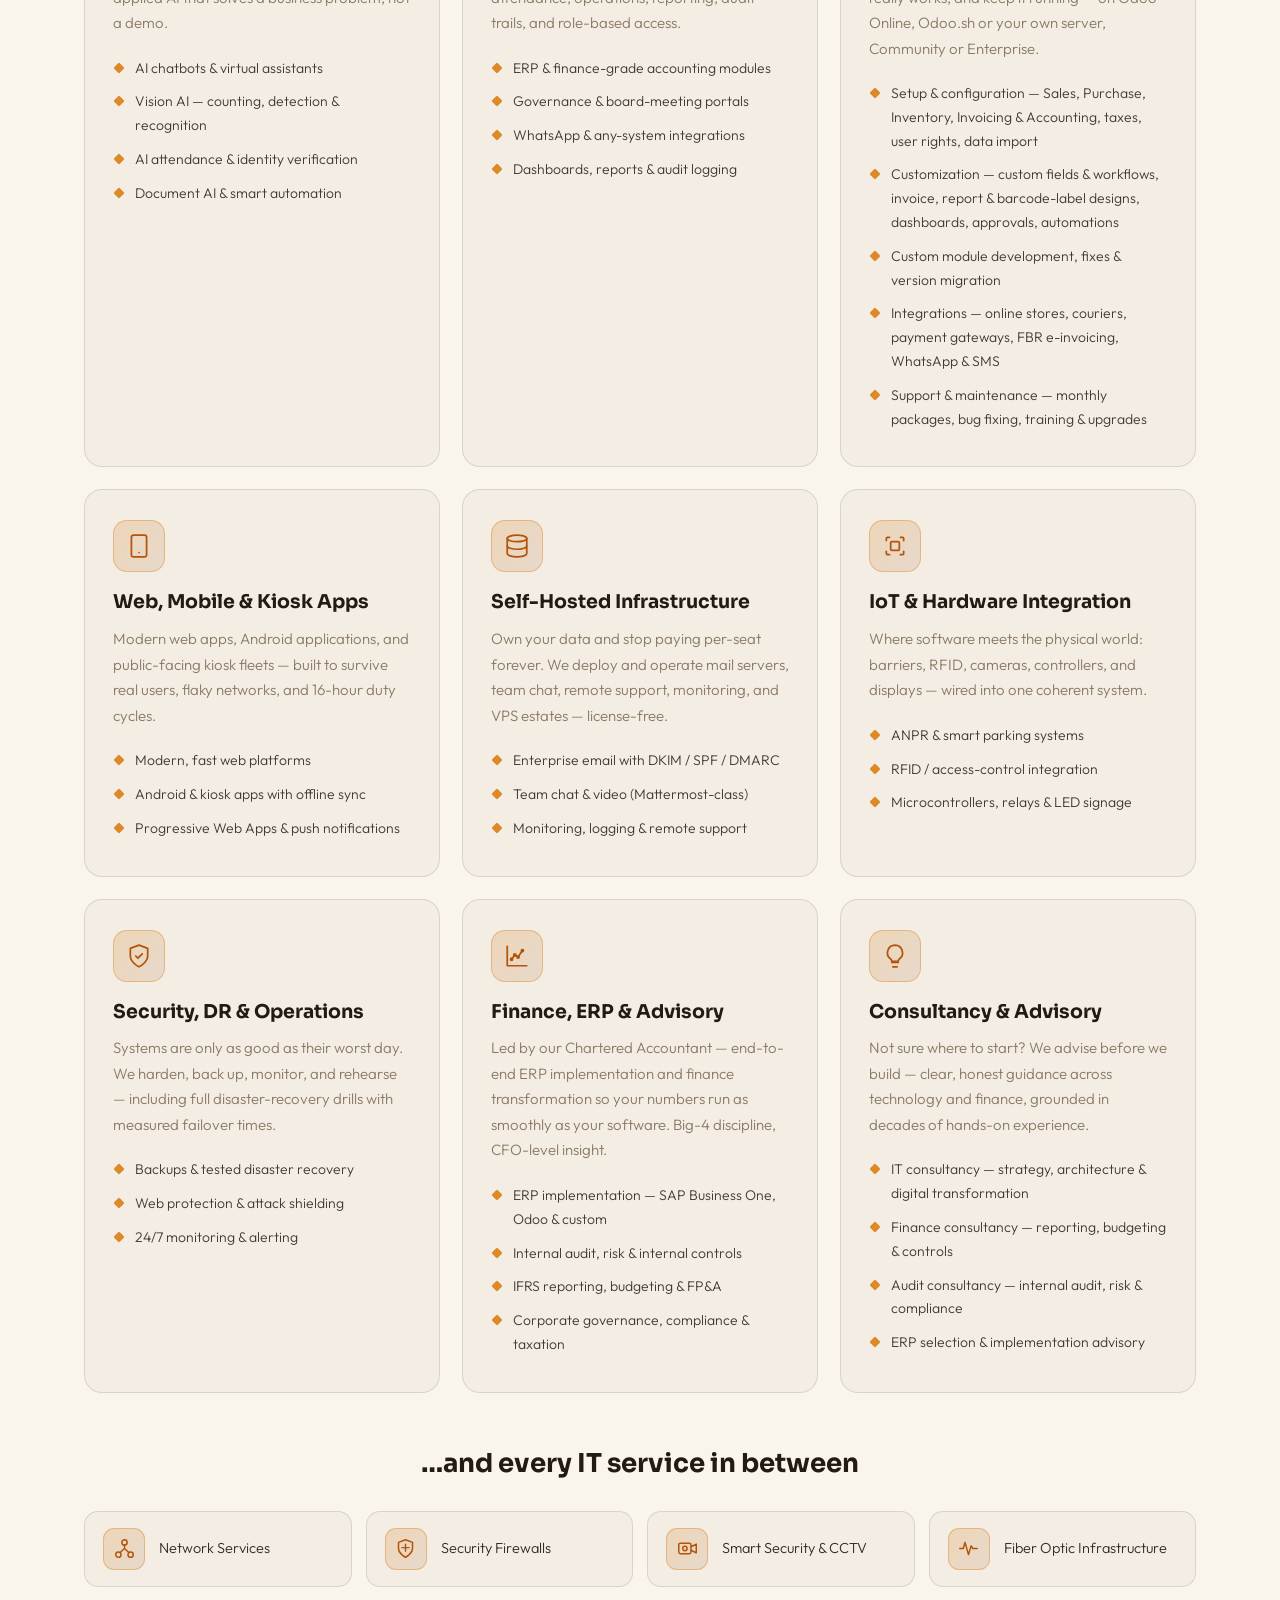
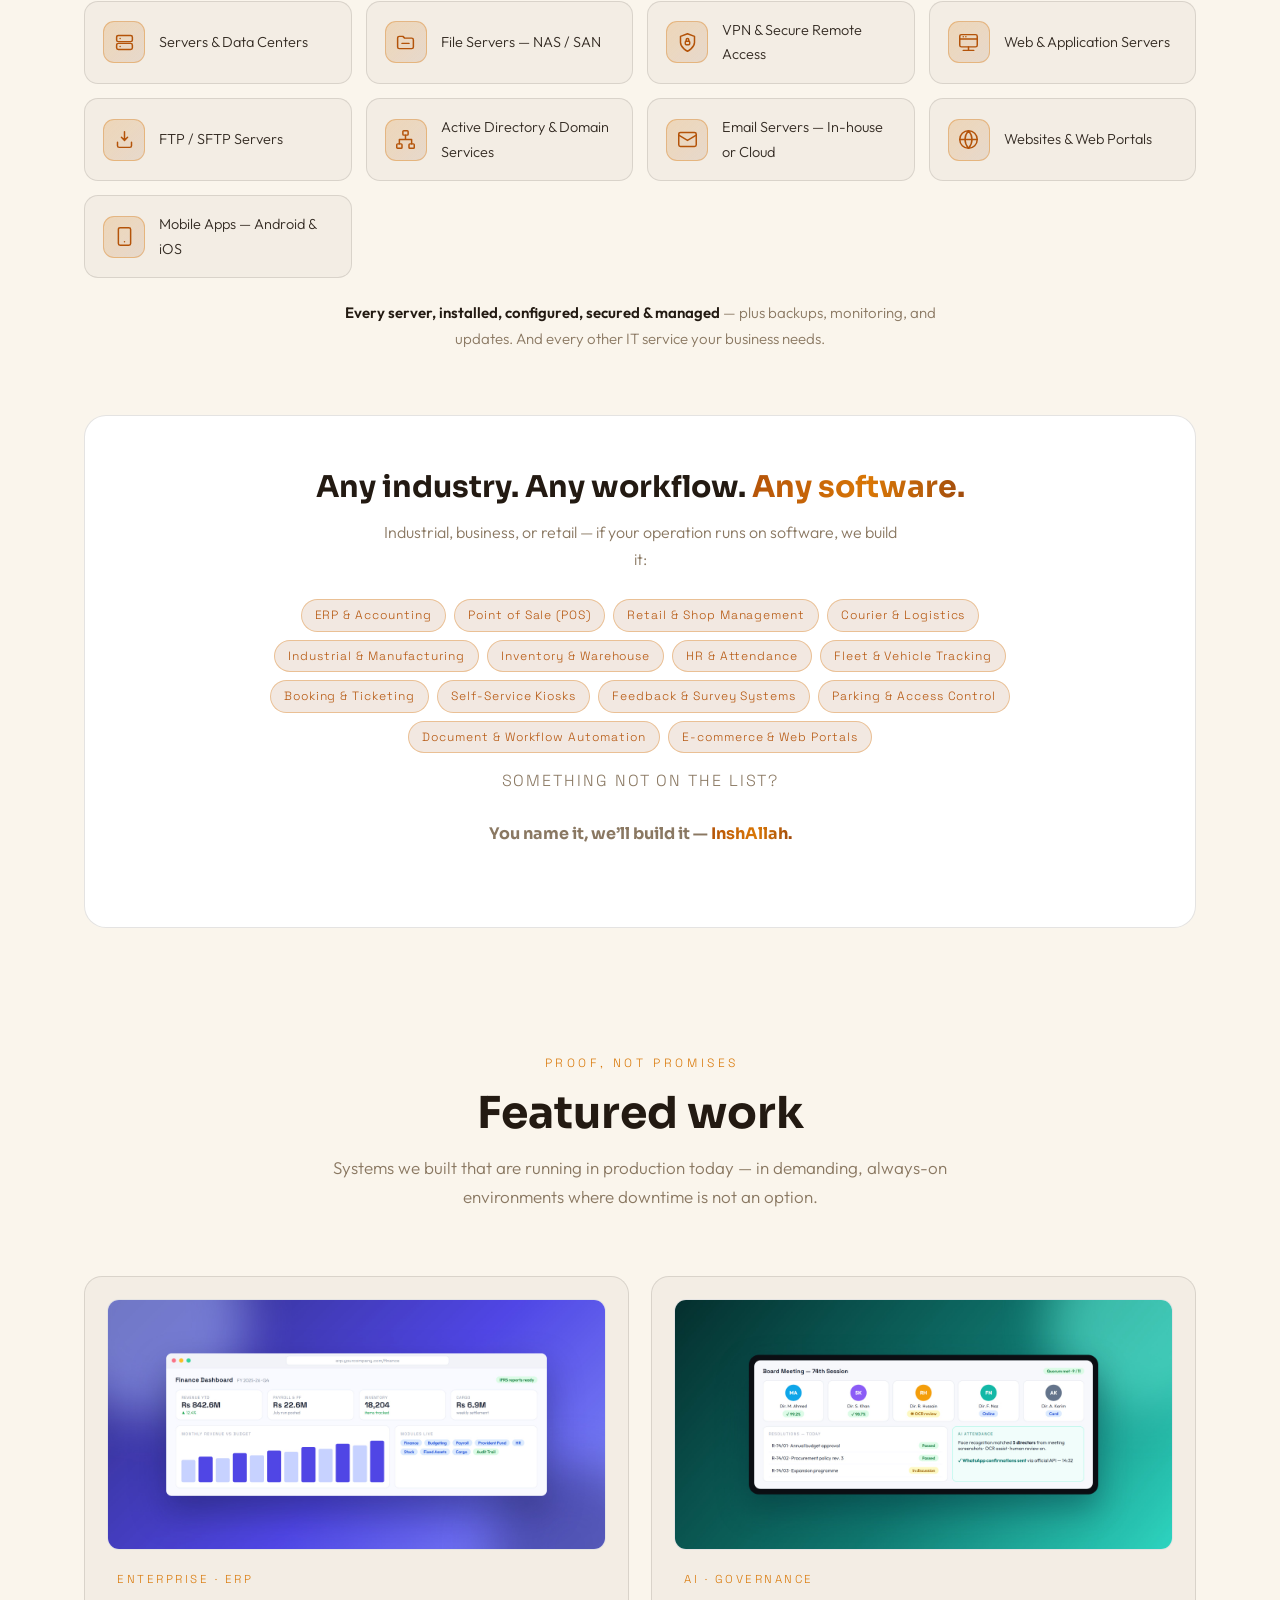
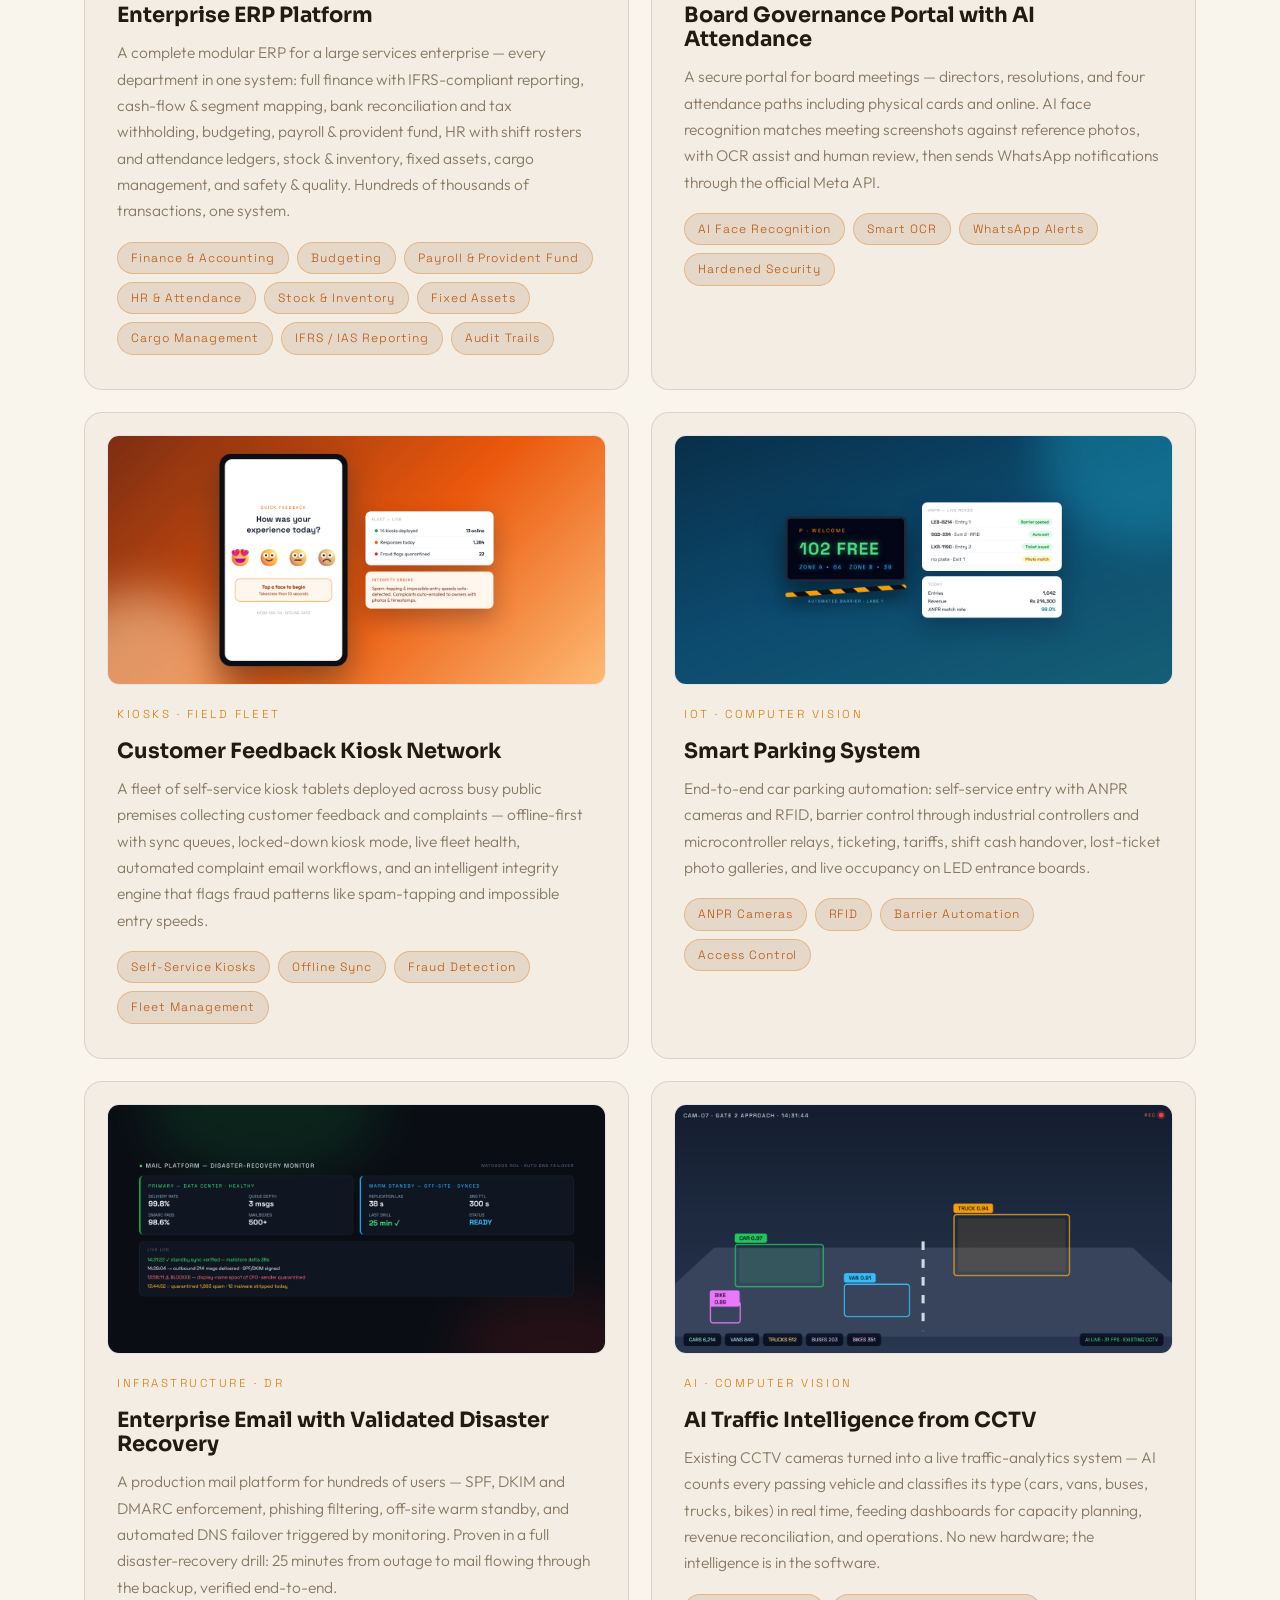
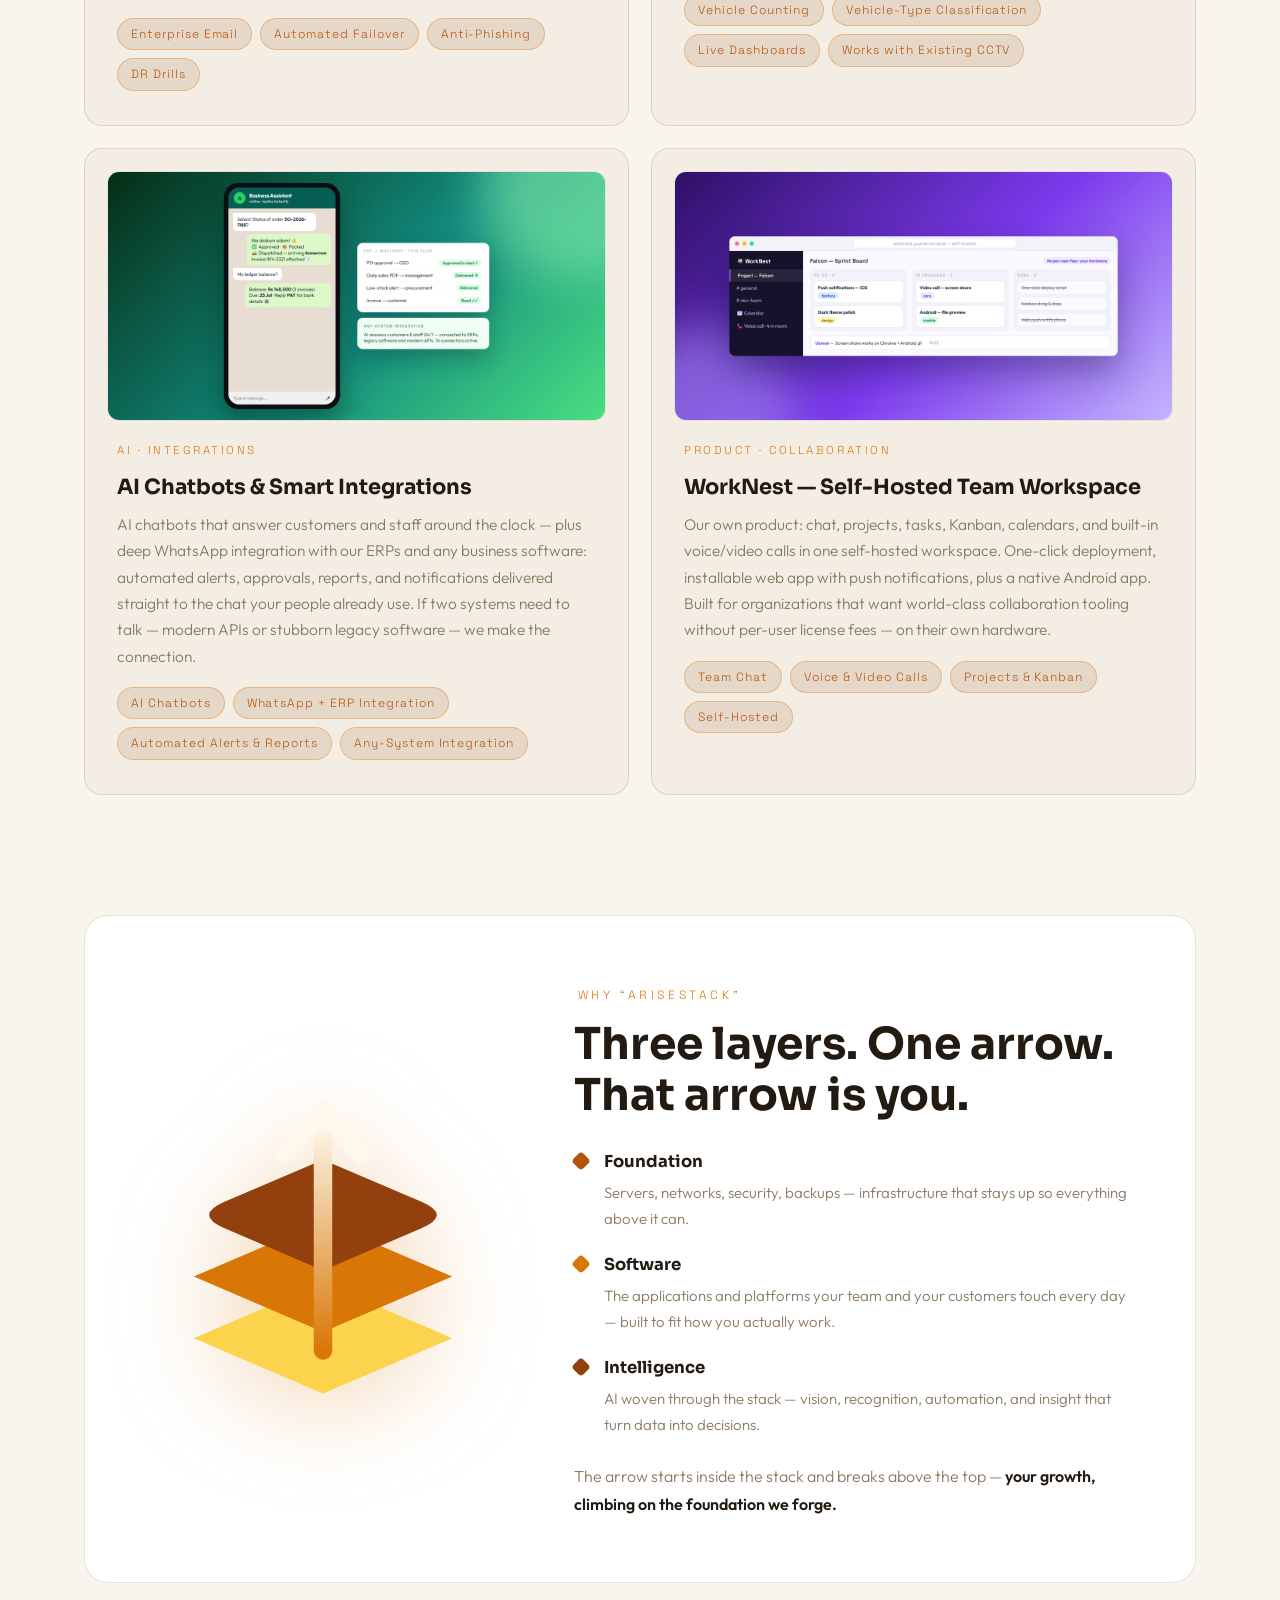
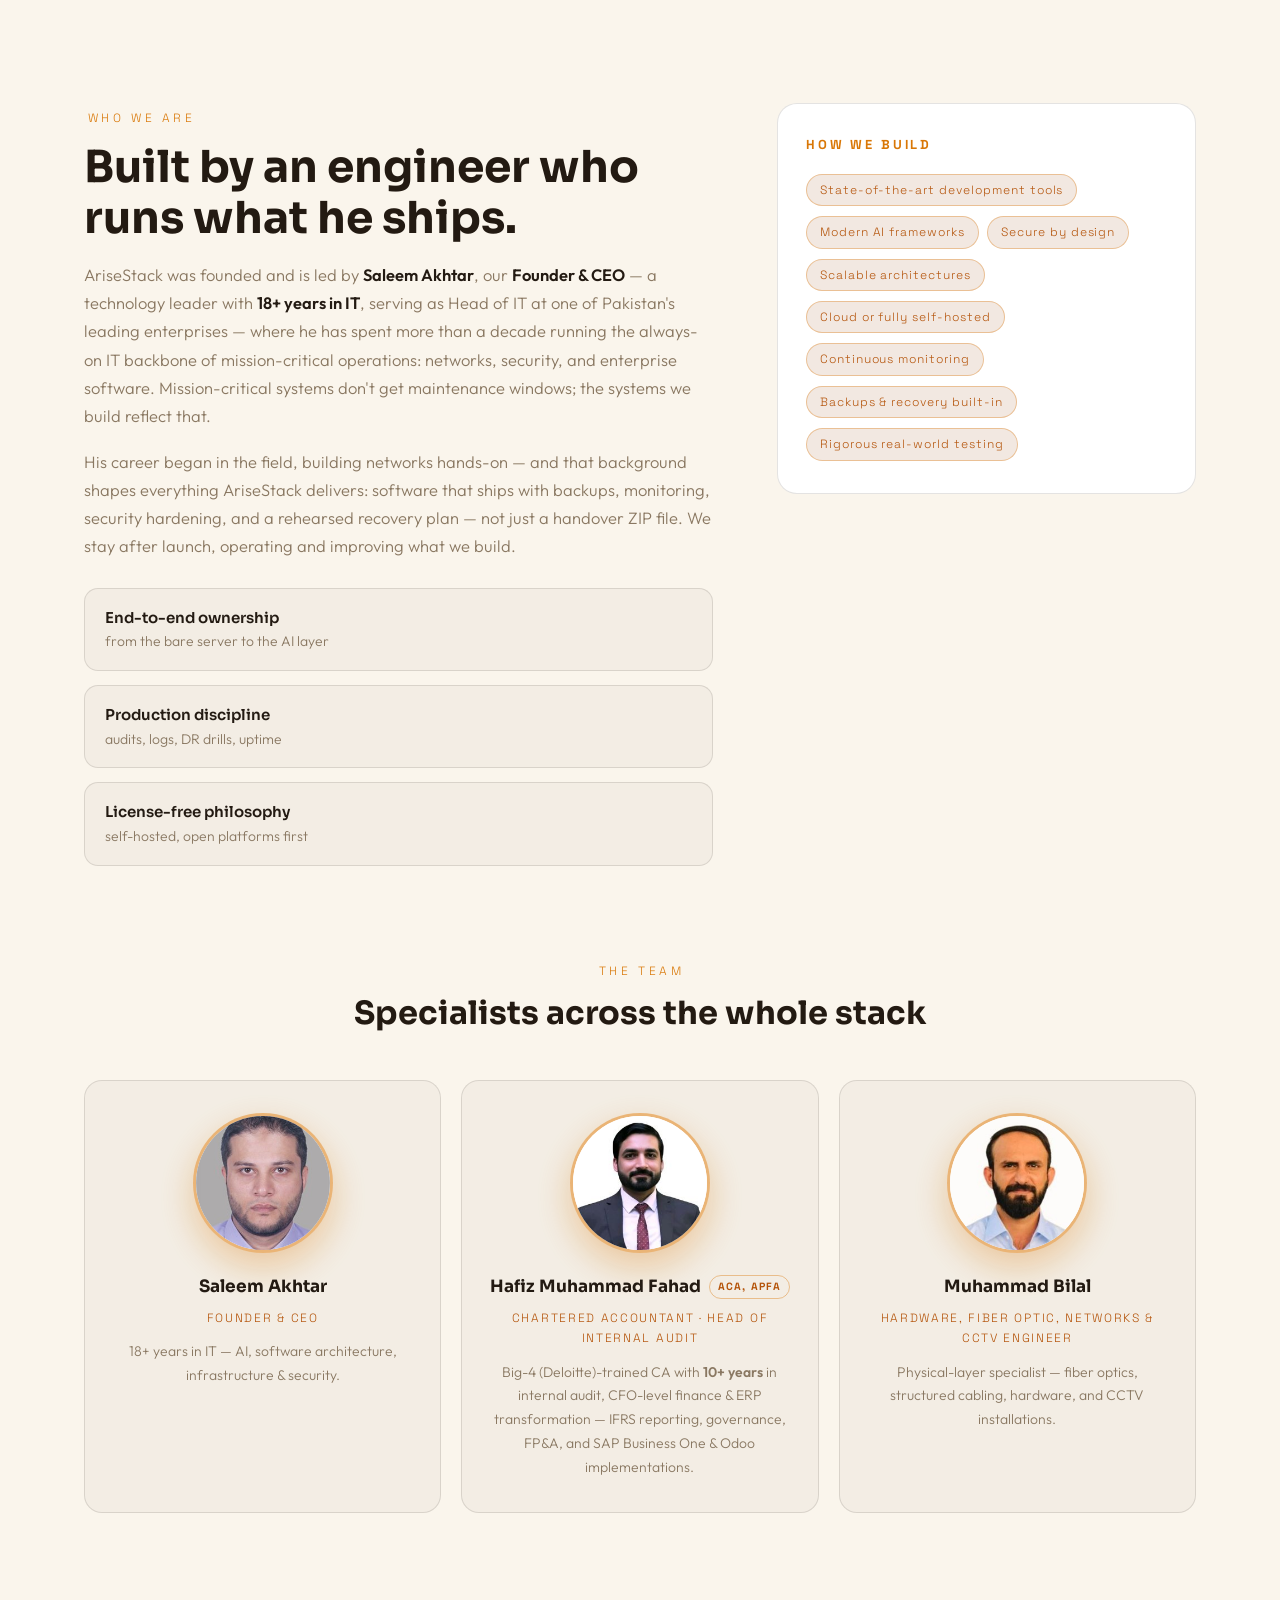
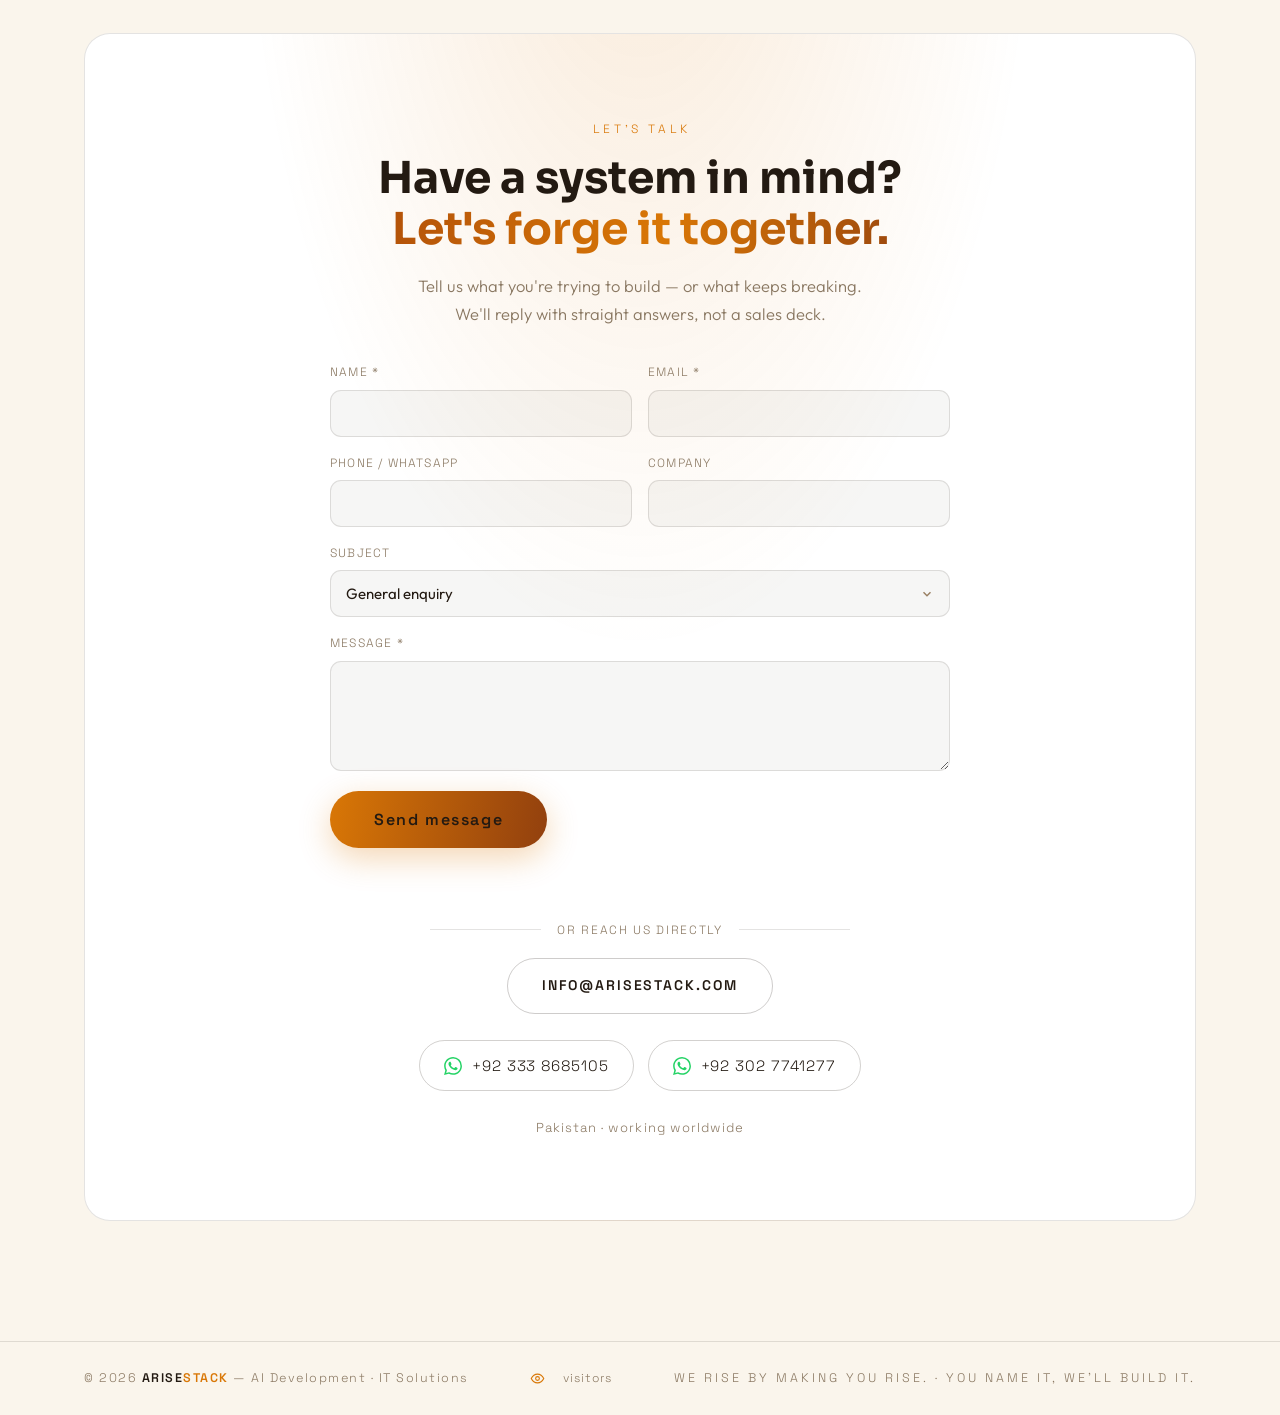
==== commit 5a5c4b22: "Services: add Odoo ERP Services card and contact-form option Co-Authored-By: Claude Opus 5.5 <norepl" ====
--- a/index.html
+++ b/index.html
@@ -158,6 +158,21 @@
 
       <article class="card reveal">
         <div class="card-icon" aria-hidden="true">
+          <svg viewBox="0 0 24 24" fill="none" stroke="currentColor" stroke-width="1.6" stroke-linecap="round" stroke-linejoin="round"><circle cx="12" cy="12" r="3"/><circle cx="12" cy="12" r="9"/><path d="M12 3v3M12 18v3M3 12h3M18 12h3"/></svg>
+        </div>
+        <h3>Odoo ERP Services</h3>
+        <p>Already on Odoo, or ready to move to it? We set it up, shape it around how your business really works, and keep it running — on Odoo Online, Odoo.sh or your own server, Community or Enterprise.</p>
+        <ul>
+          <li>Setup &amp; configuration — Sales, Purchase, Inventory, Invoicing &amp; Accounting, taxes, user rights, data import</li>
+          <li>Customization — custom fields &amp; workflows, invoice, report &amp; barcode-label designs, dashboards, approvals, automations</li>
+          <li>Custom module development, fixes &amp; version migration</li>
+          <li>Integrations — online stores, couriers, payment gateways, FBR e-invoicing, WhatsApp &amp; SMS</li>
+          <li>Support &amp; maintenance — monthly packages, bug fixing, training &amp; upgrades</li>
+        </ul>
+      </article>
+
+      <article class="card reveal">
+        <div class="card-icon" aria-hidden="true">
           <svg viewBox="0 0 24 24" fill="none" stroke="currentColor" stroke-width="1.6" stroke-linecap="round" stroke-linejoin="round"><rect x="5" y="2" width="14" height="20" rx="2"/><path d="M12 18h.01"/></svg>
         </div>
         <h3>Web, Mobile &amp; Kiosk Apps</h3>
@@ -511,6 +526,7 @@
             <select id="cf-subject" name="subject">
               <option value="General enquiry">General enquiry</option>
               <option value="Custom Software / ERP">Custom Software / ERP</option>
+              <option value="Odoo ERP Services">Odoo ERP Services</option>
               <option value="AI Development">AI Development</option>
               <option value="Web / Mobile App">Web / Mobile App</option>
               <option value="Networks / Servers / CCTV">Networks / Servers / CCTV</option>
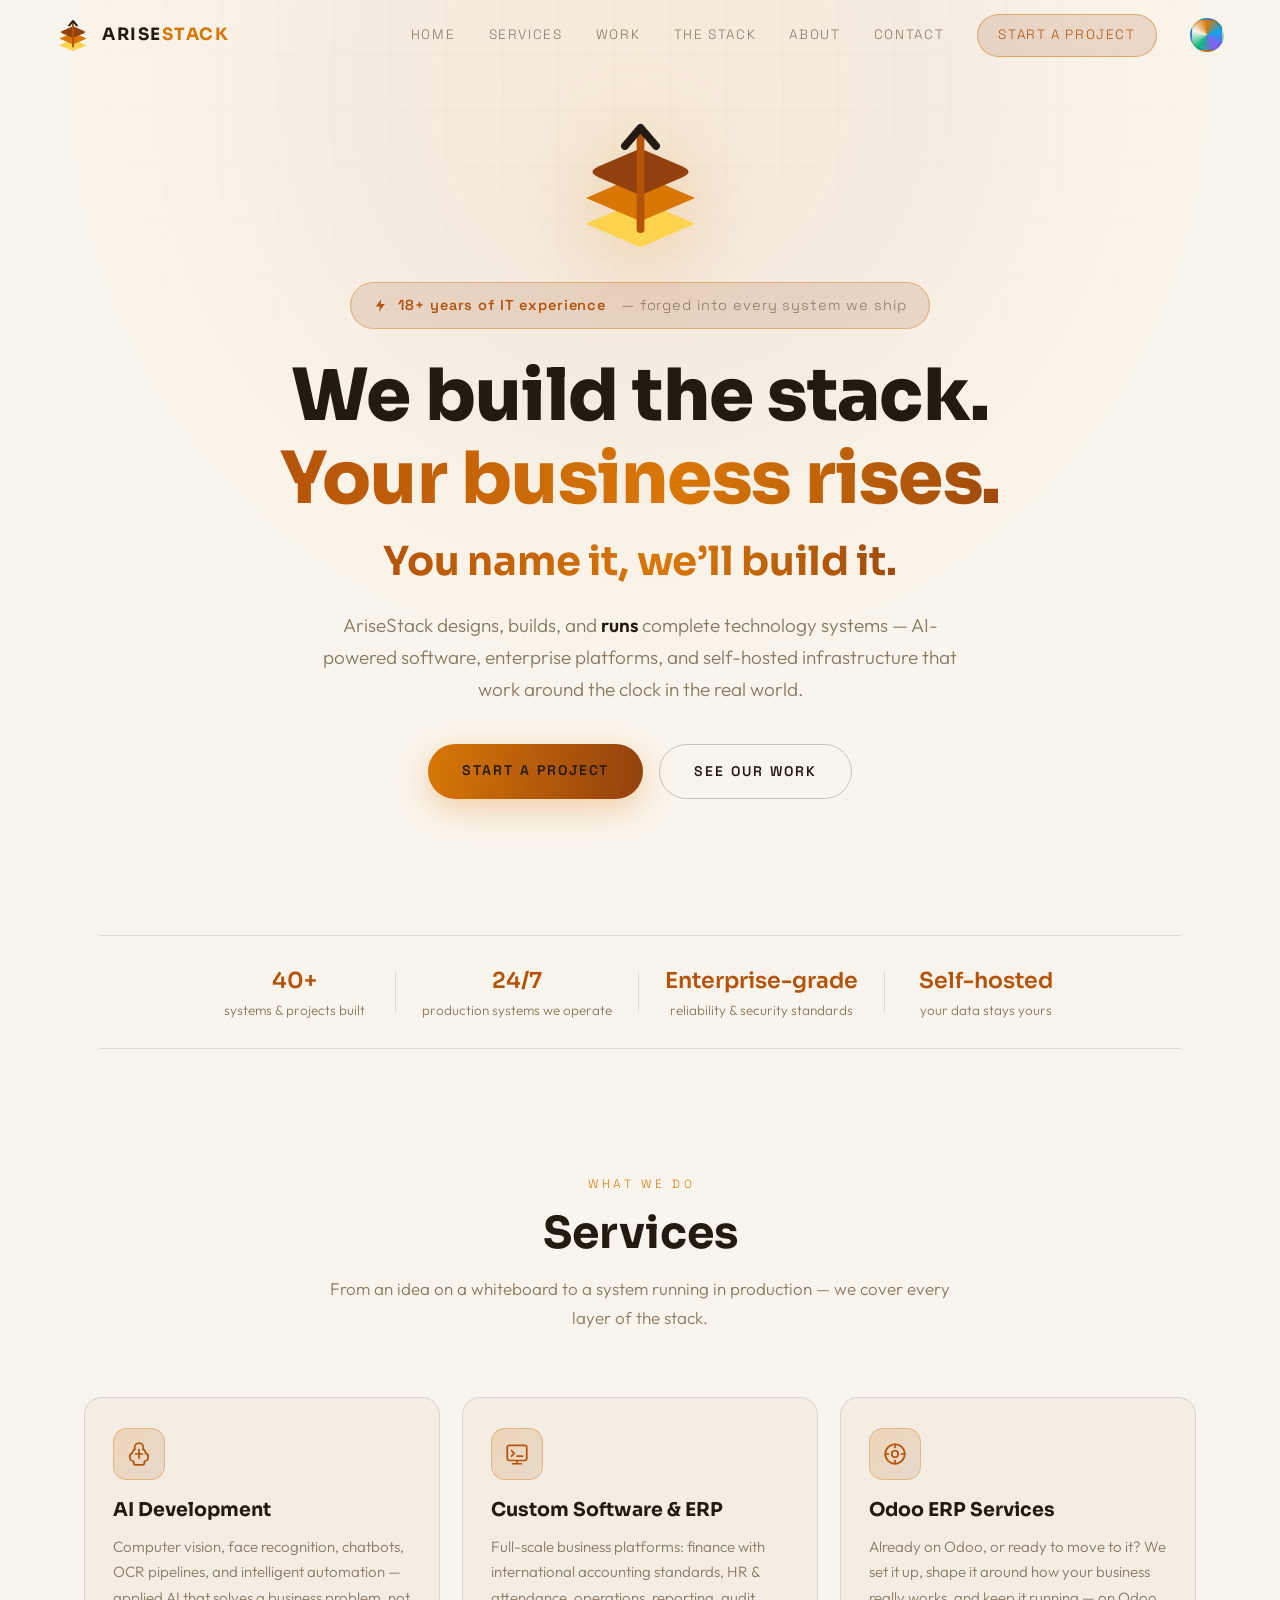
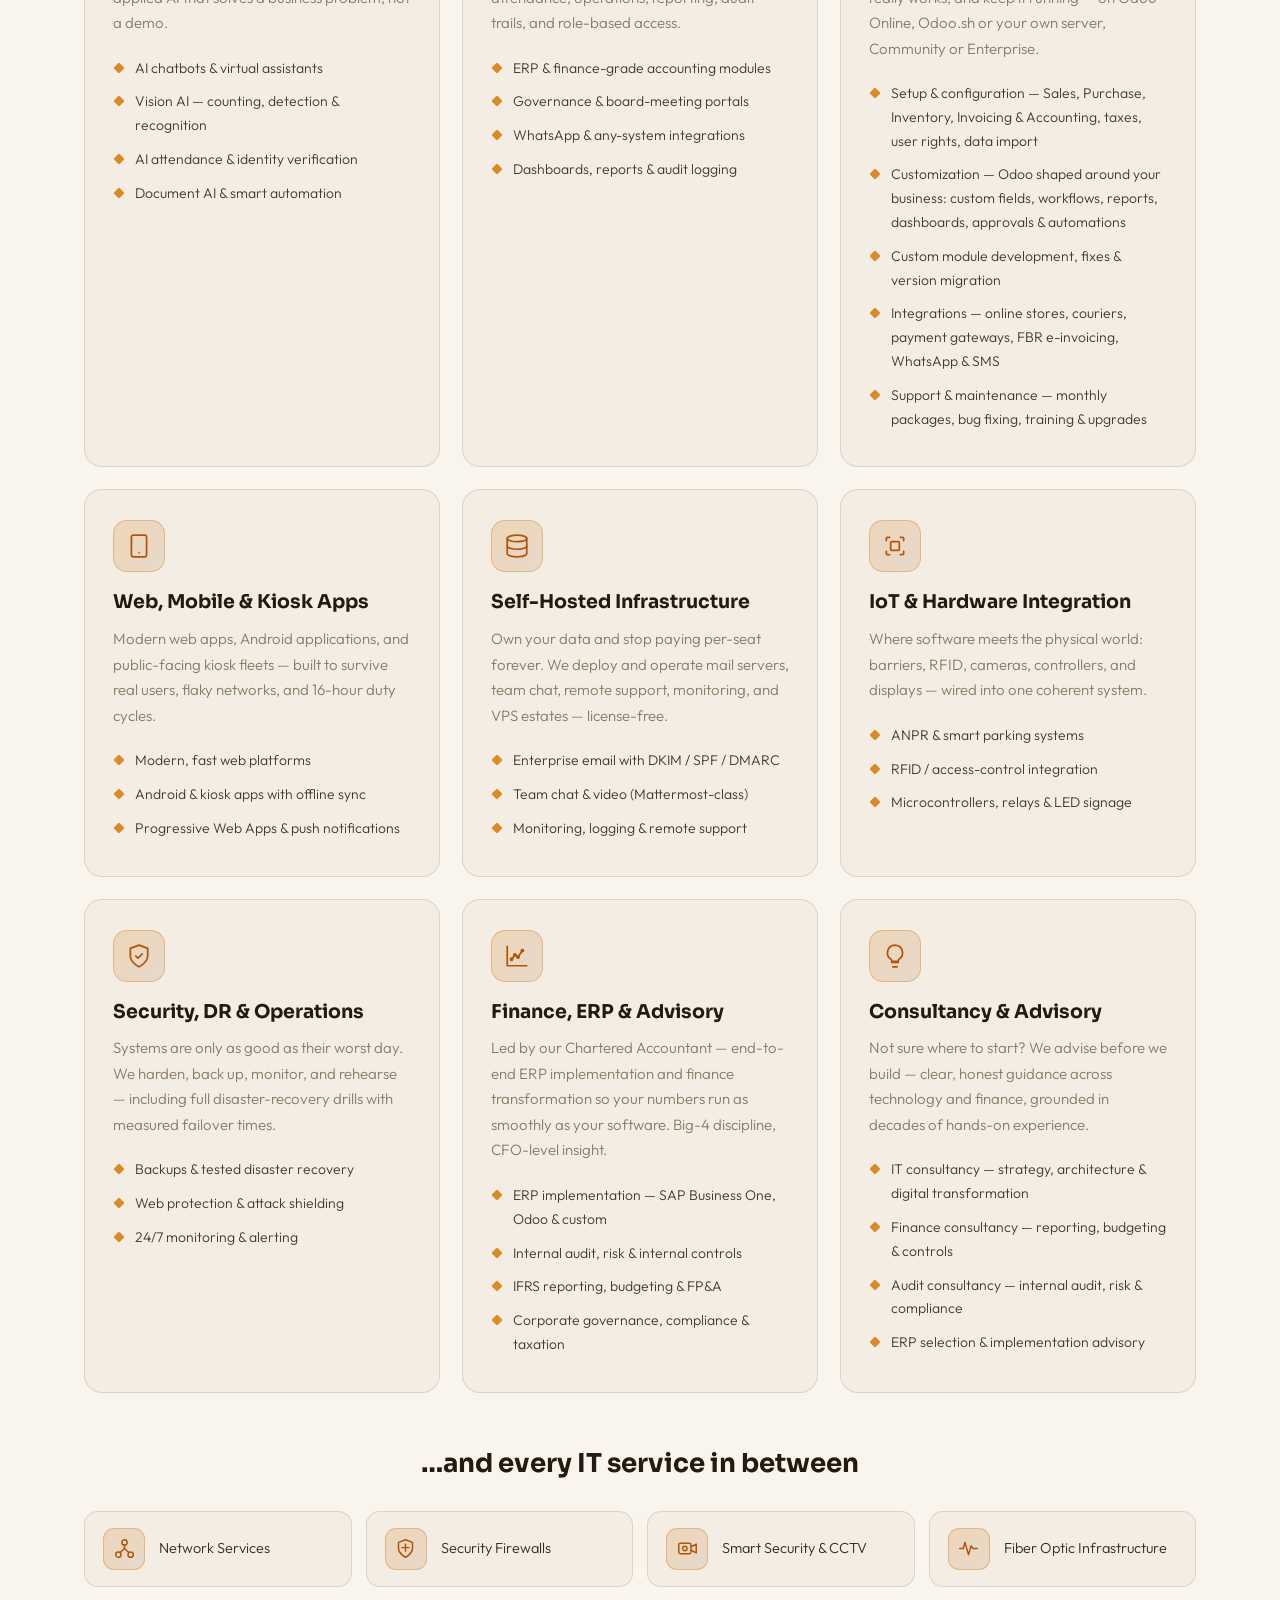
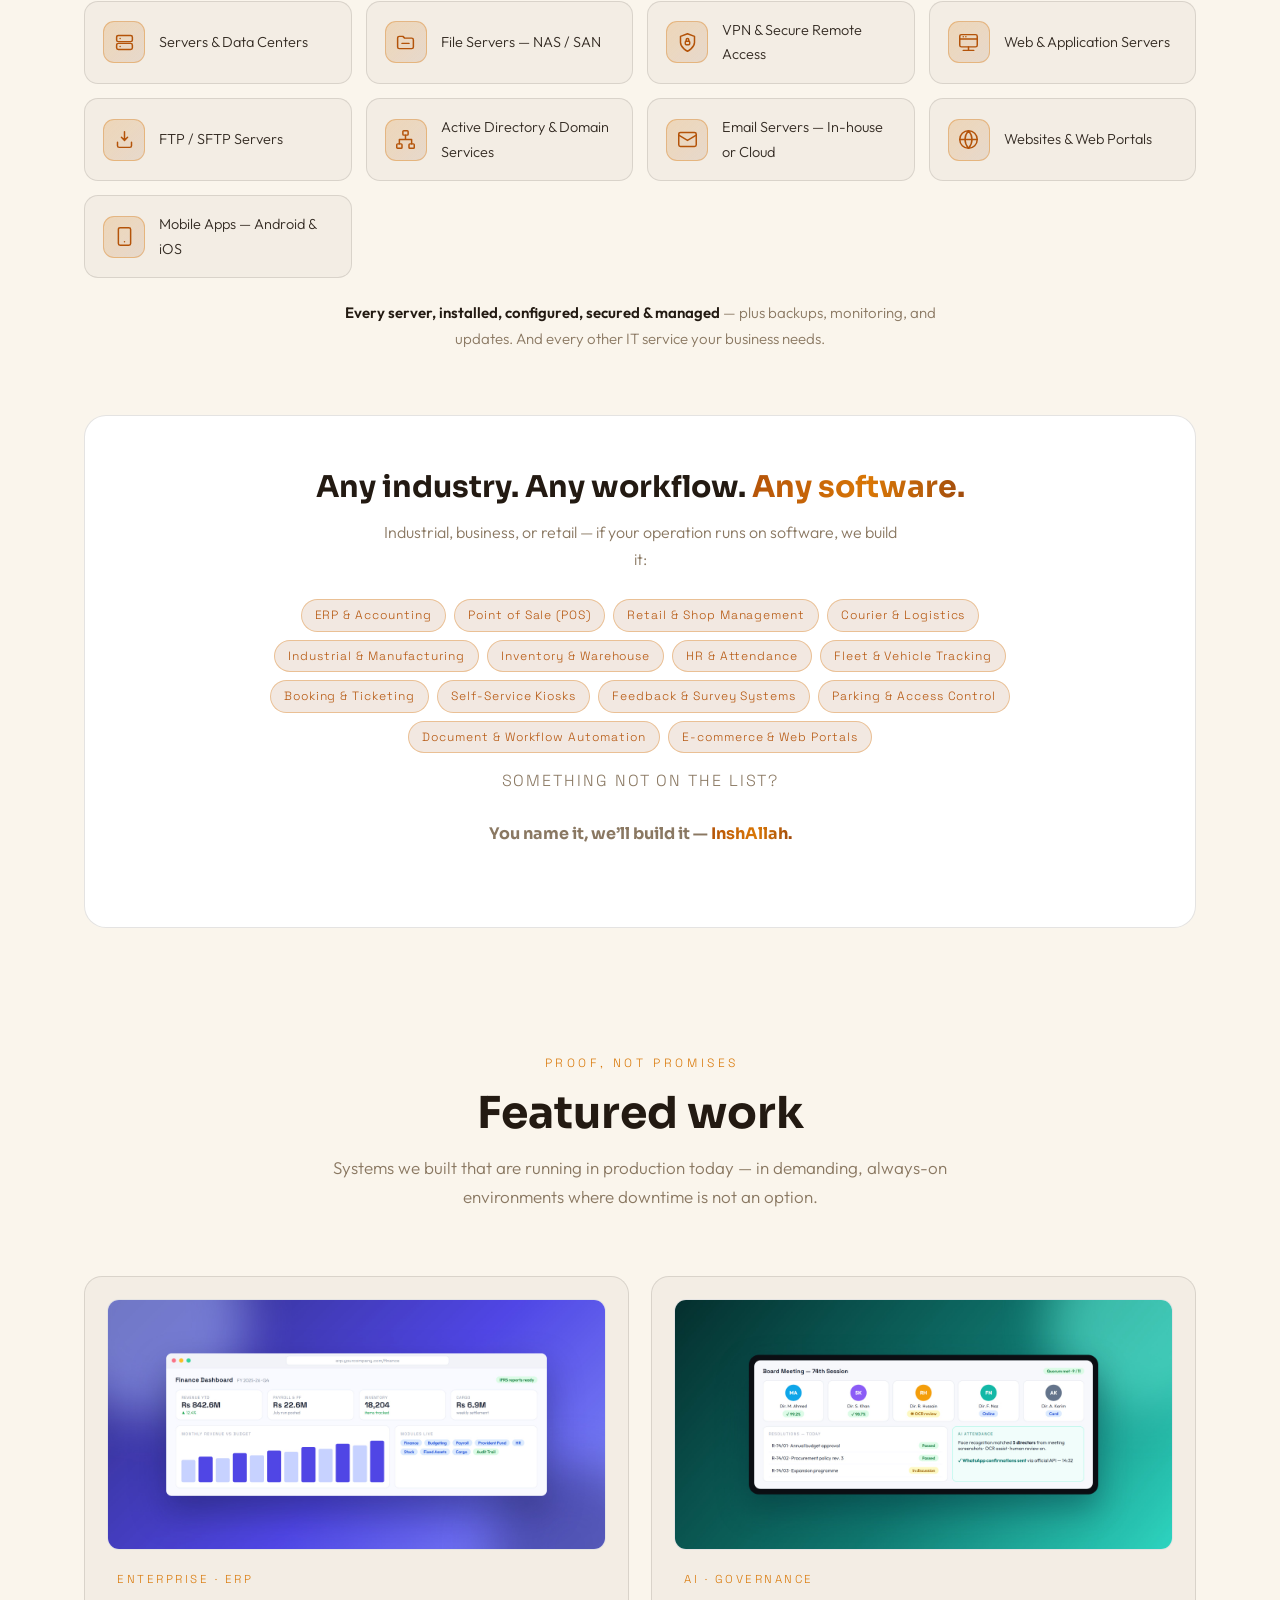
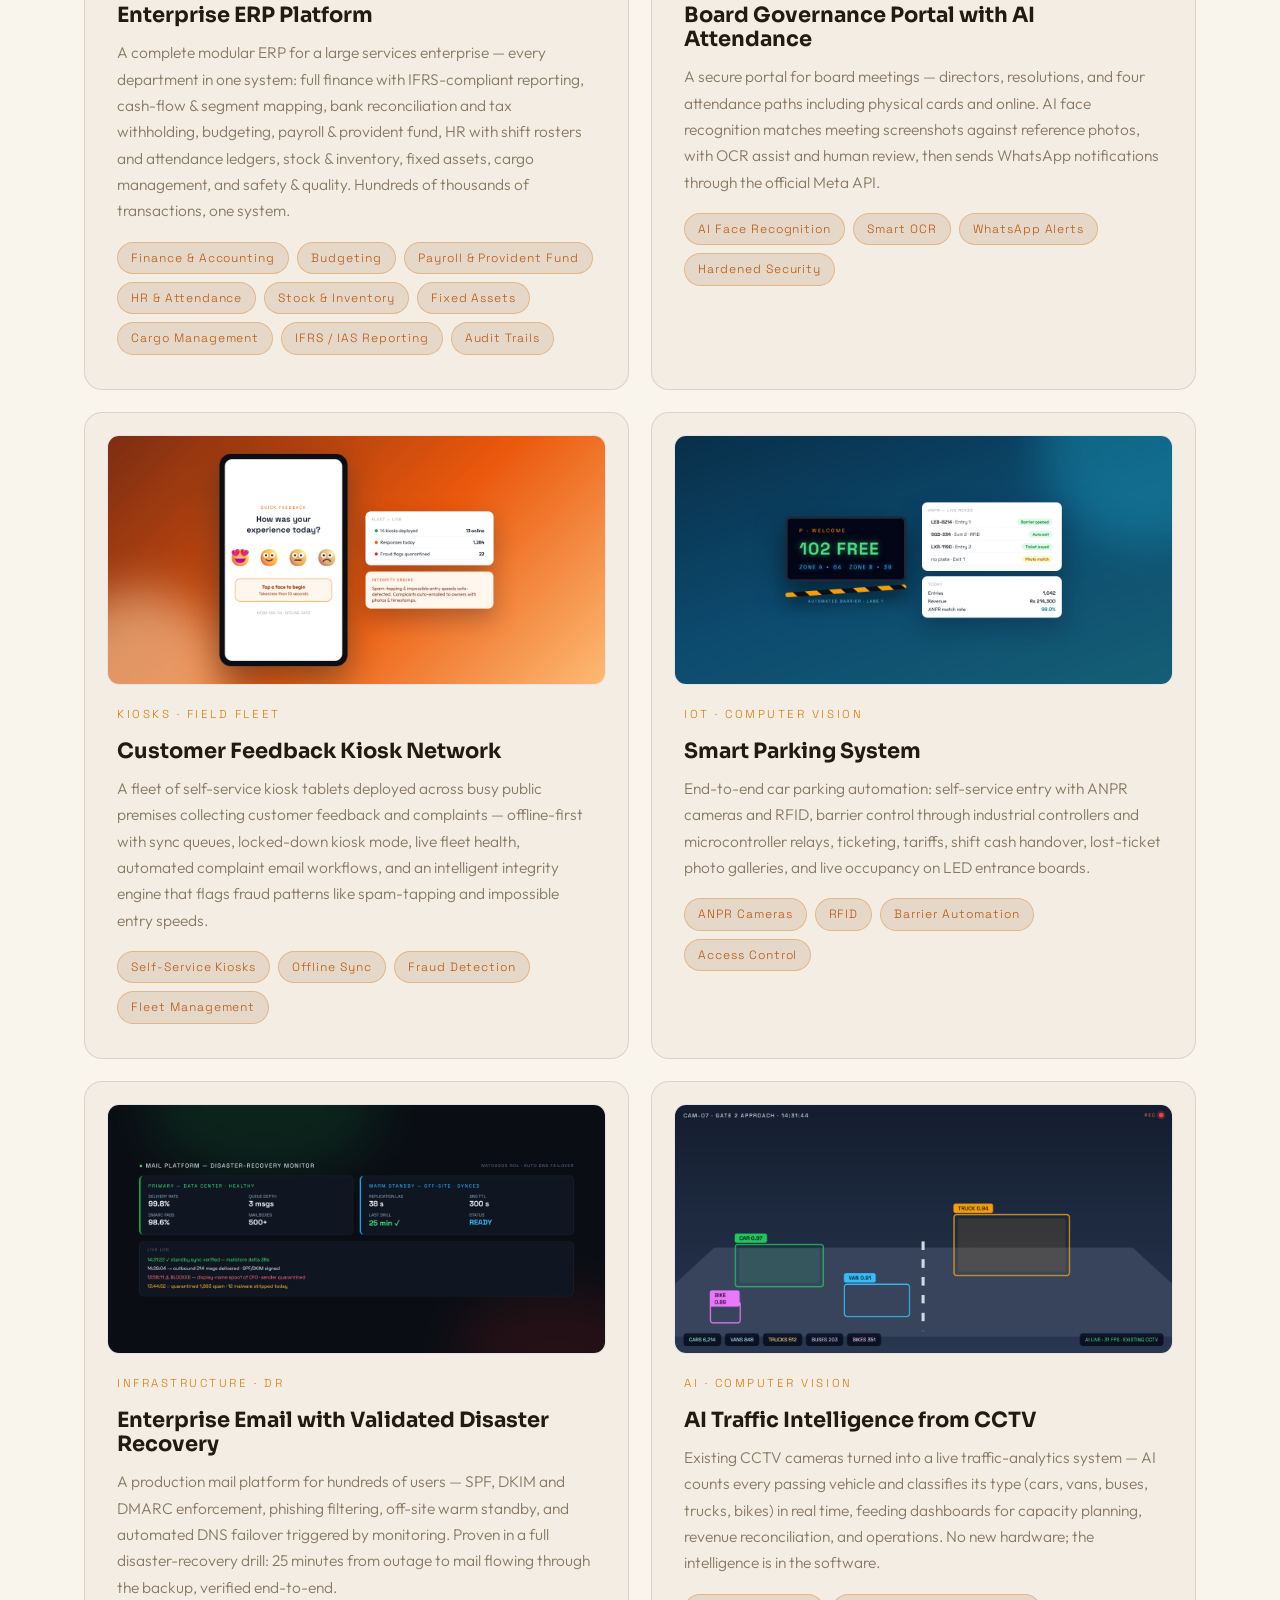
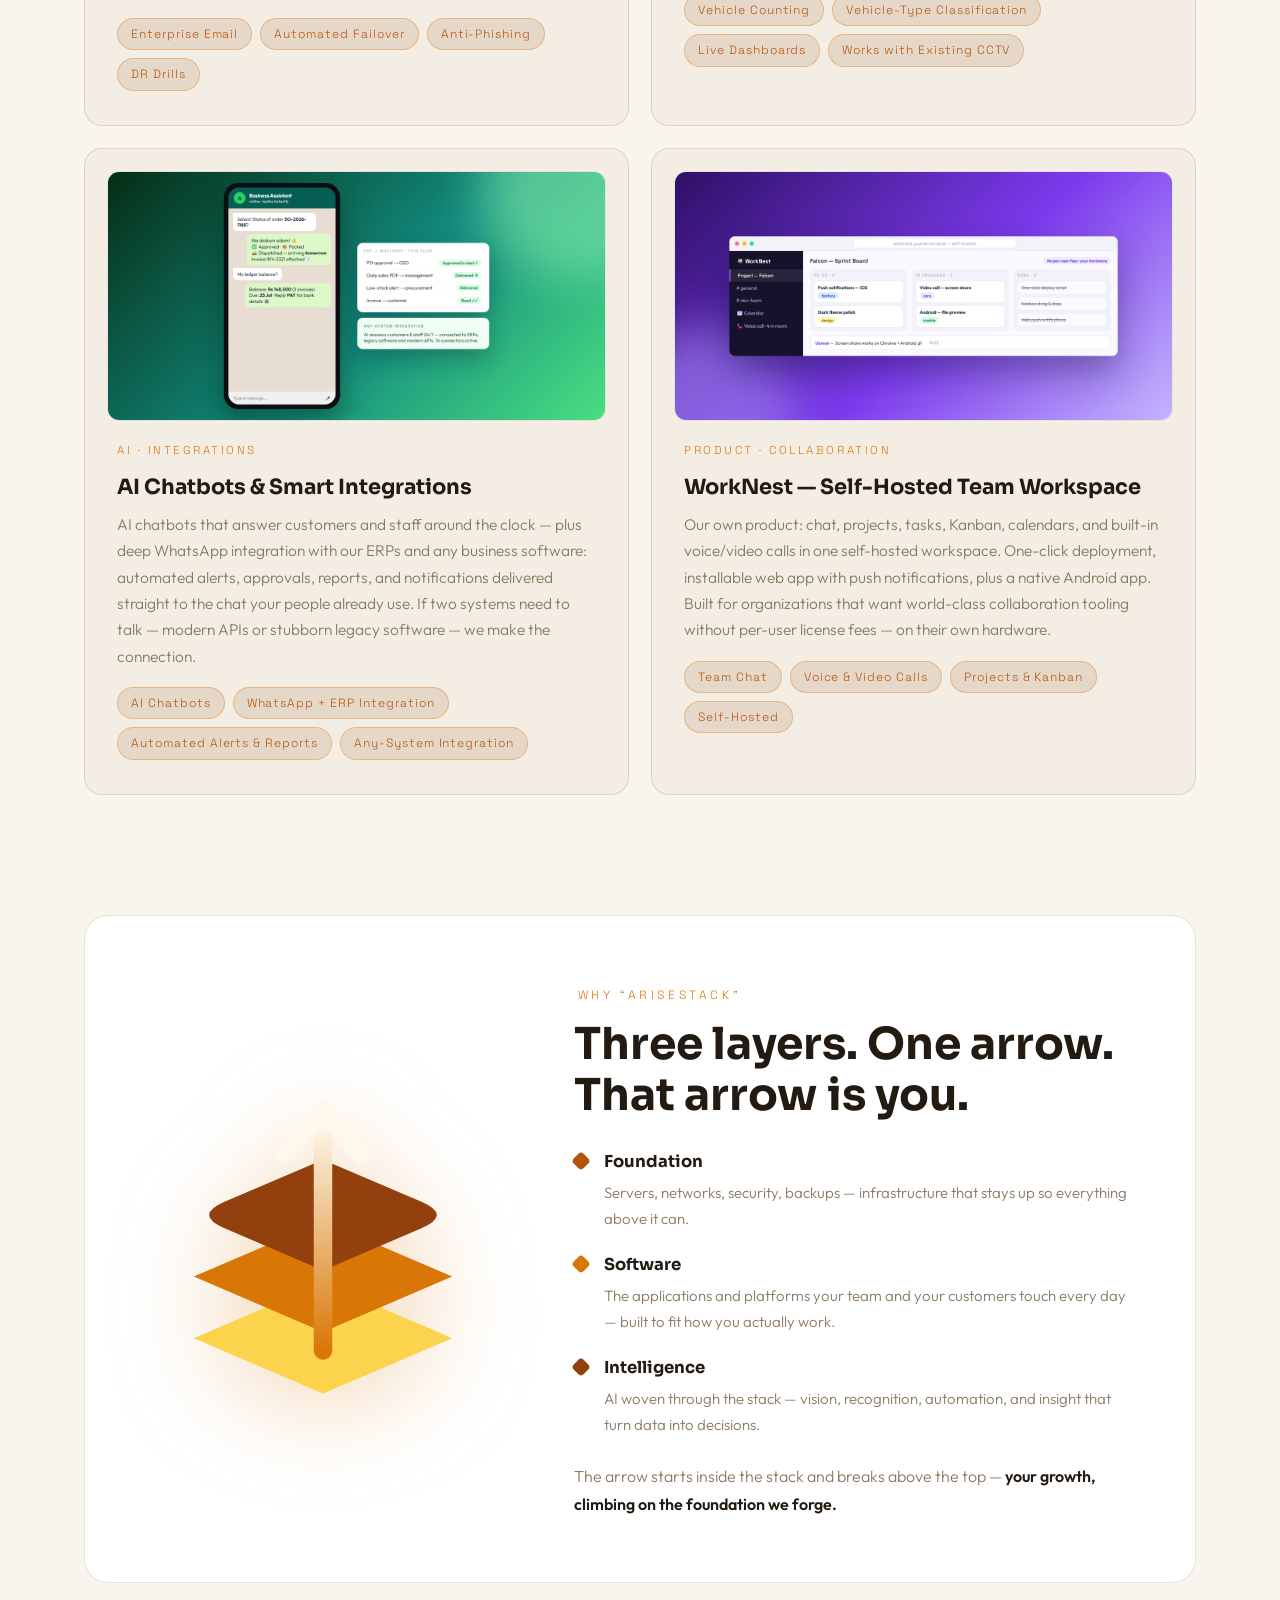
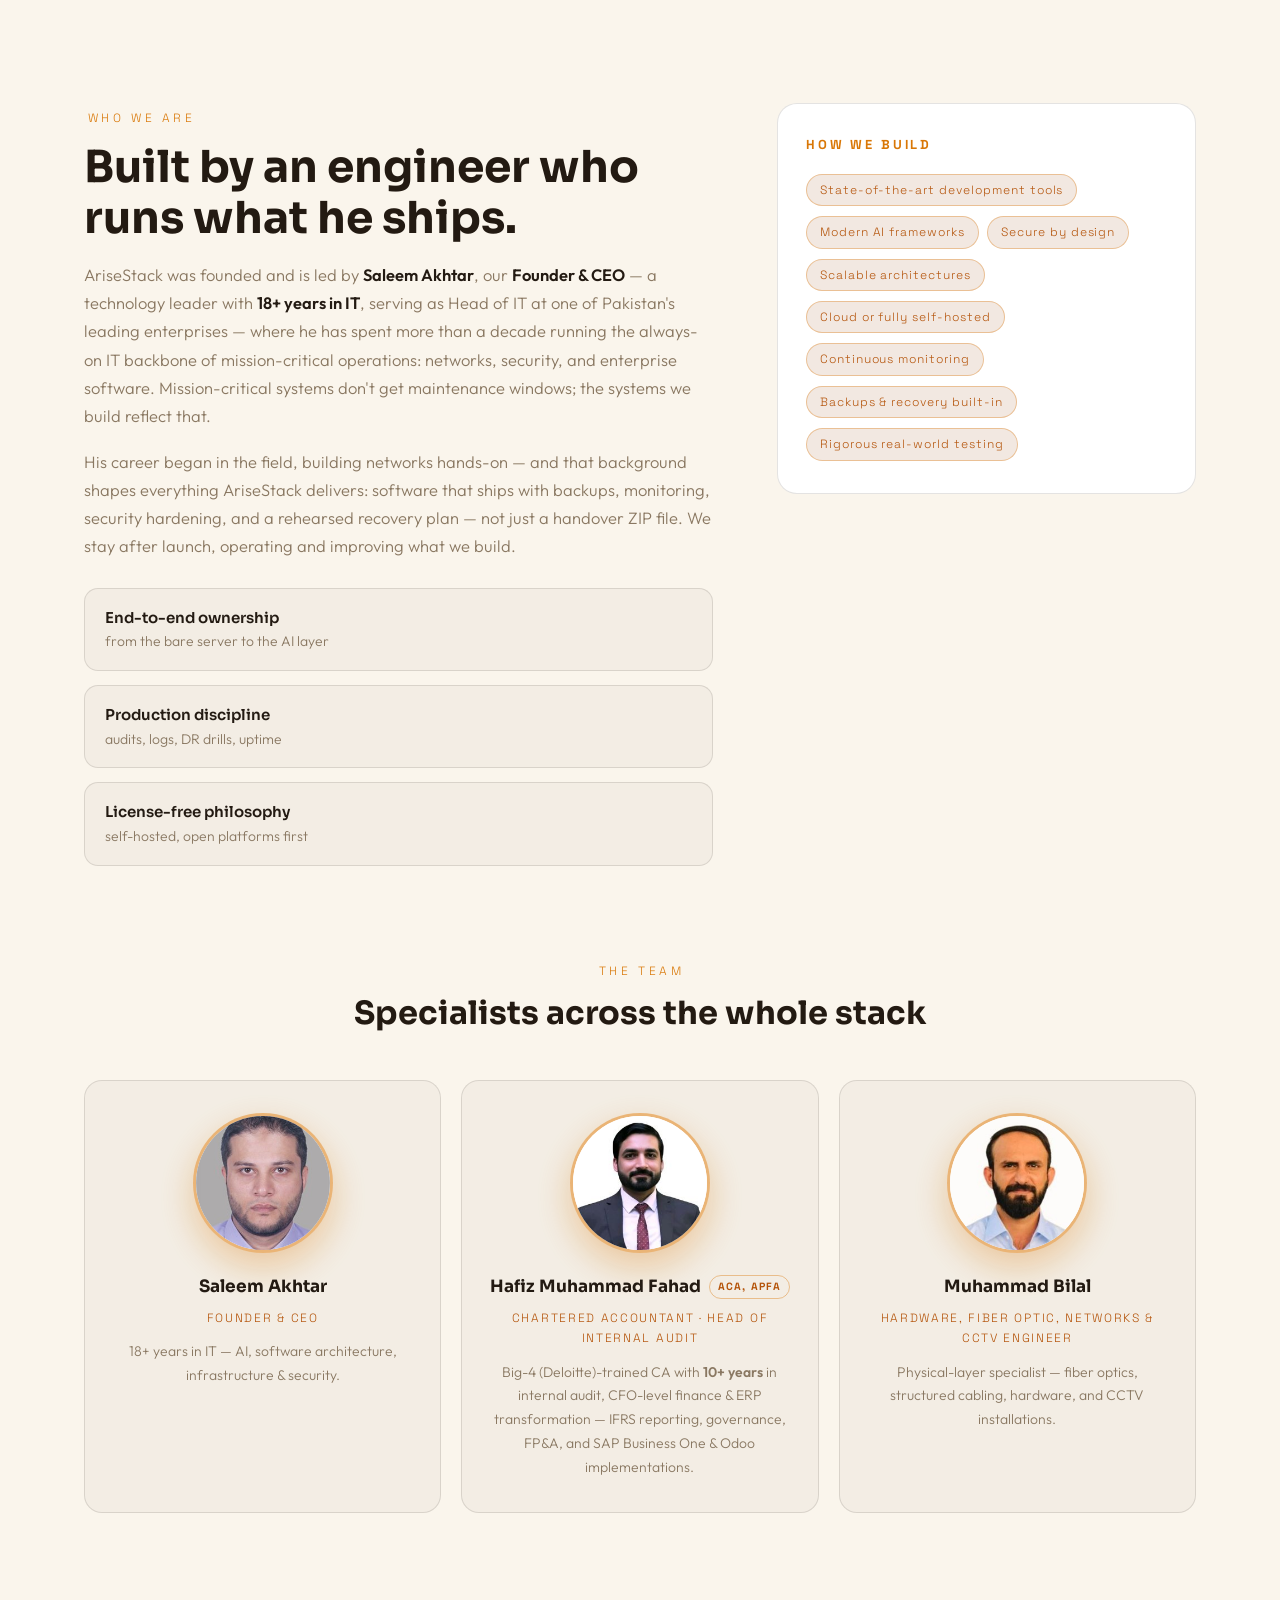
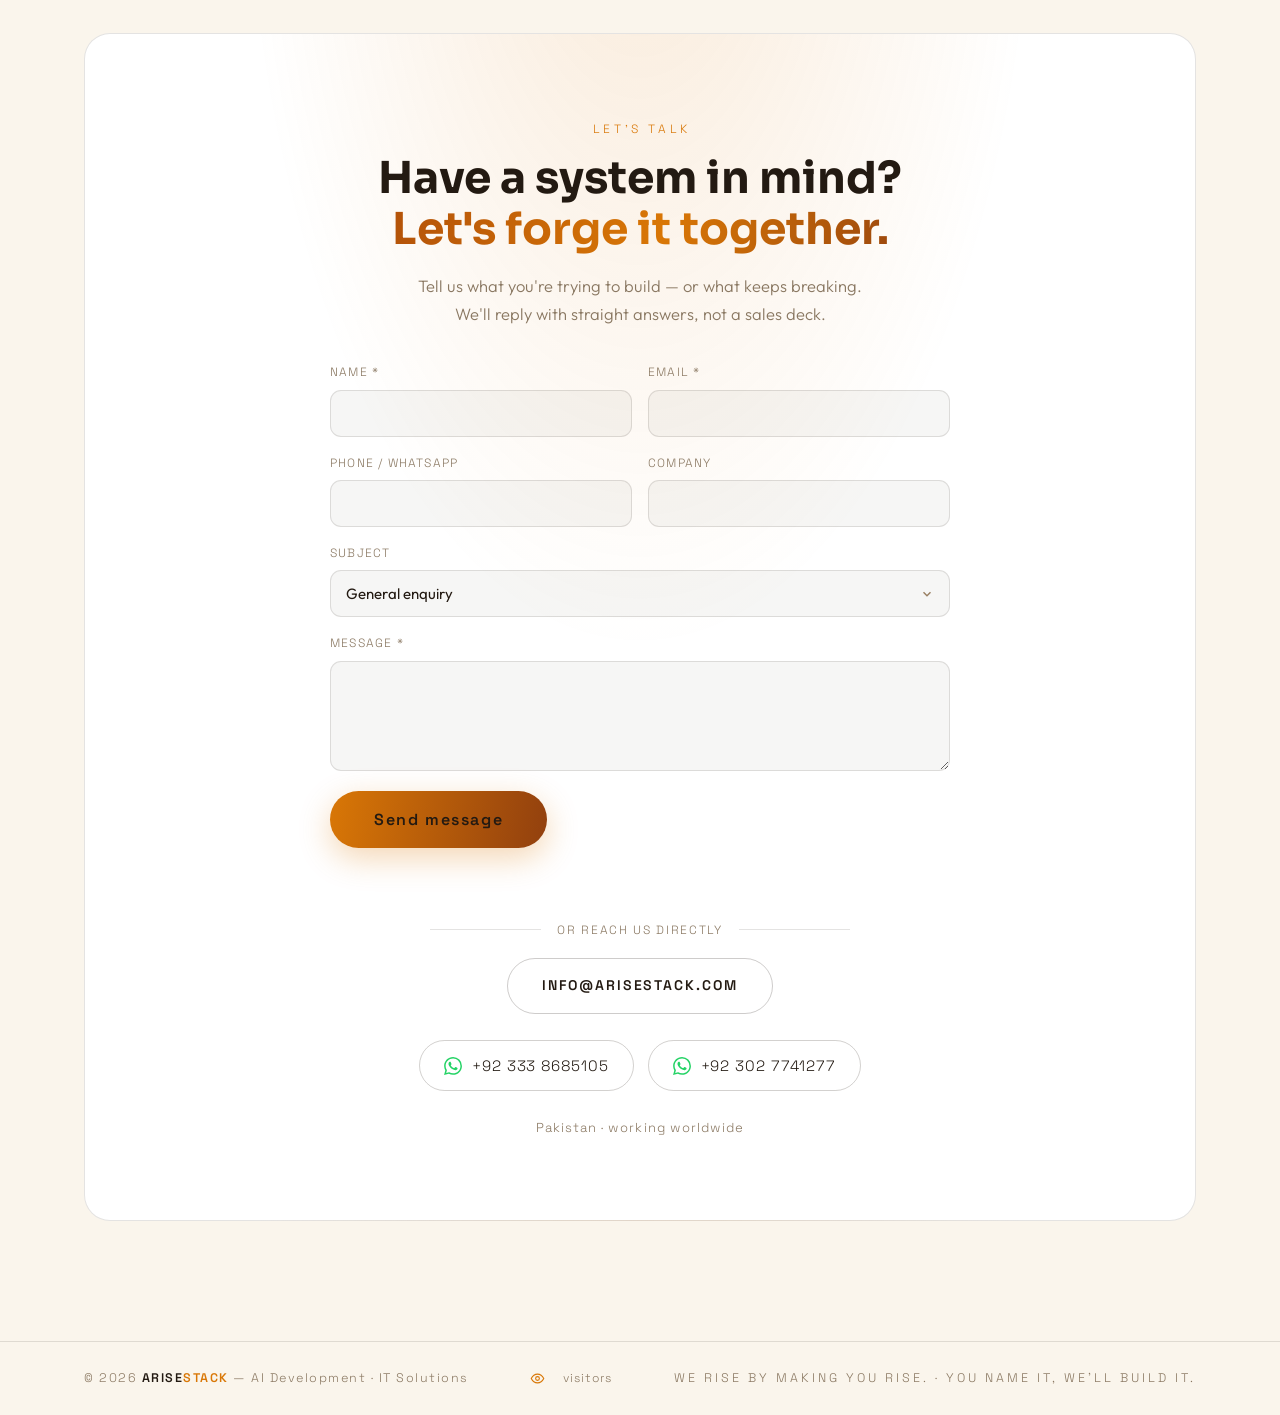
==== commit d96c2648: "Odoo card: drop basic label wording, stress customization Co-Authored-By: Claude Opus 5.5 <noreply@a" ====
--- a/index.html
+++ b/index.html
@@ -164,7 +164,7 @@
         <p>Already on Odoo, or ready to move to it? We set it up, shape it around how your business really works, and keep it running — on Odoo Online, Odoo.sh or your own server, Community or Enterprise.</p>
         <ul>
           <li>Setup &amp; configuration — Sales, Purchase, Inventory, Invoicing &amp; Accounting, taxes, user rights, data import</li>
-          <li>Customization — custom fields &amp; workflows, invoice, report &amp; barcode-label designs, dashboards, approvals, automations</li>
+          <li>Customization — Odoo shaped around your business: custom fields, workflows, reports, dashboards, approvals &amp; automations</li>
           <li>Custom module development, fixes &amp; version migration</li>
           <li>Integrations — online stores, couriers, payment gateways, FBR e-invoicing, WhatsApp &amp; SMS</li>
           <li>Support &amp; maintenance — monthly packages, bug fixing, training &amp; upgrades</li>
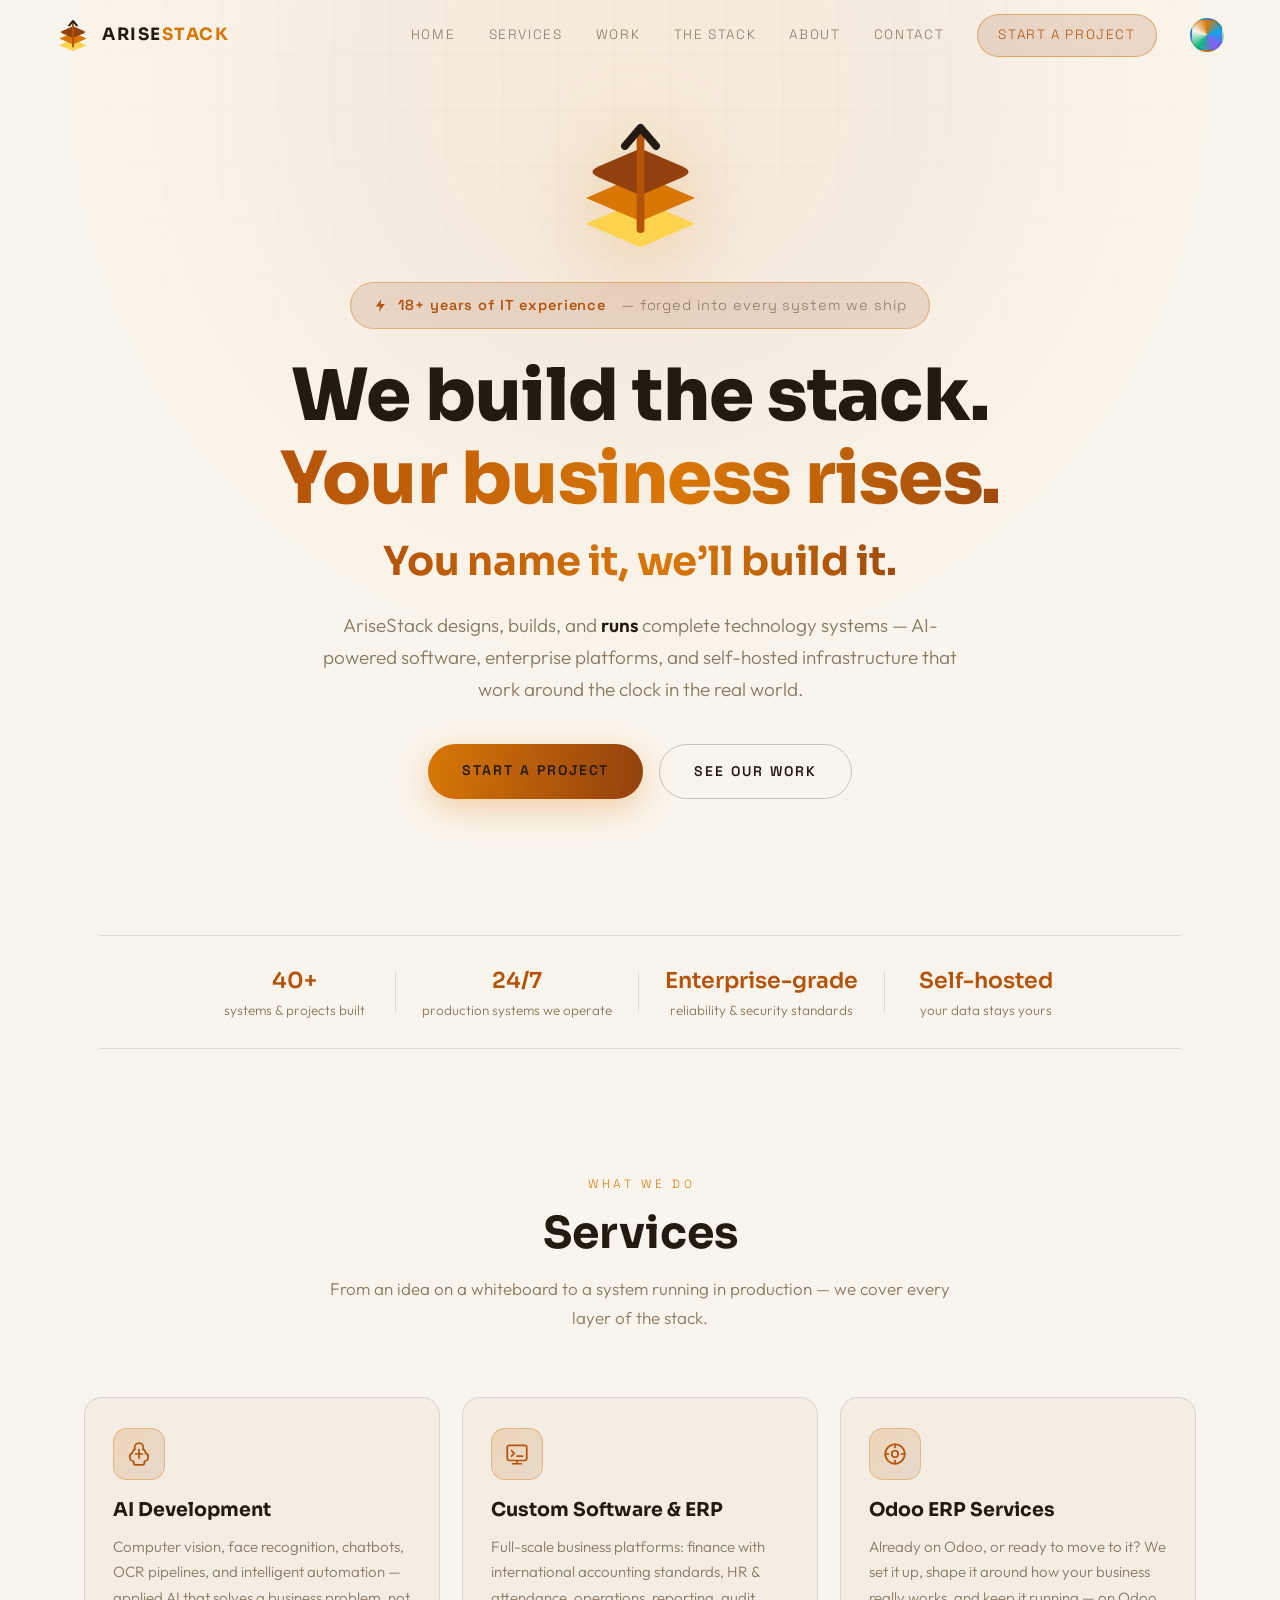
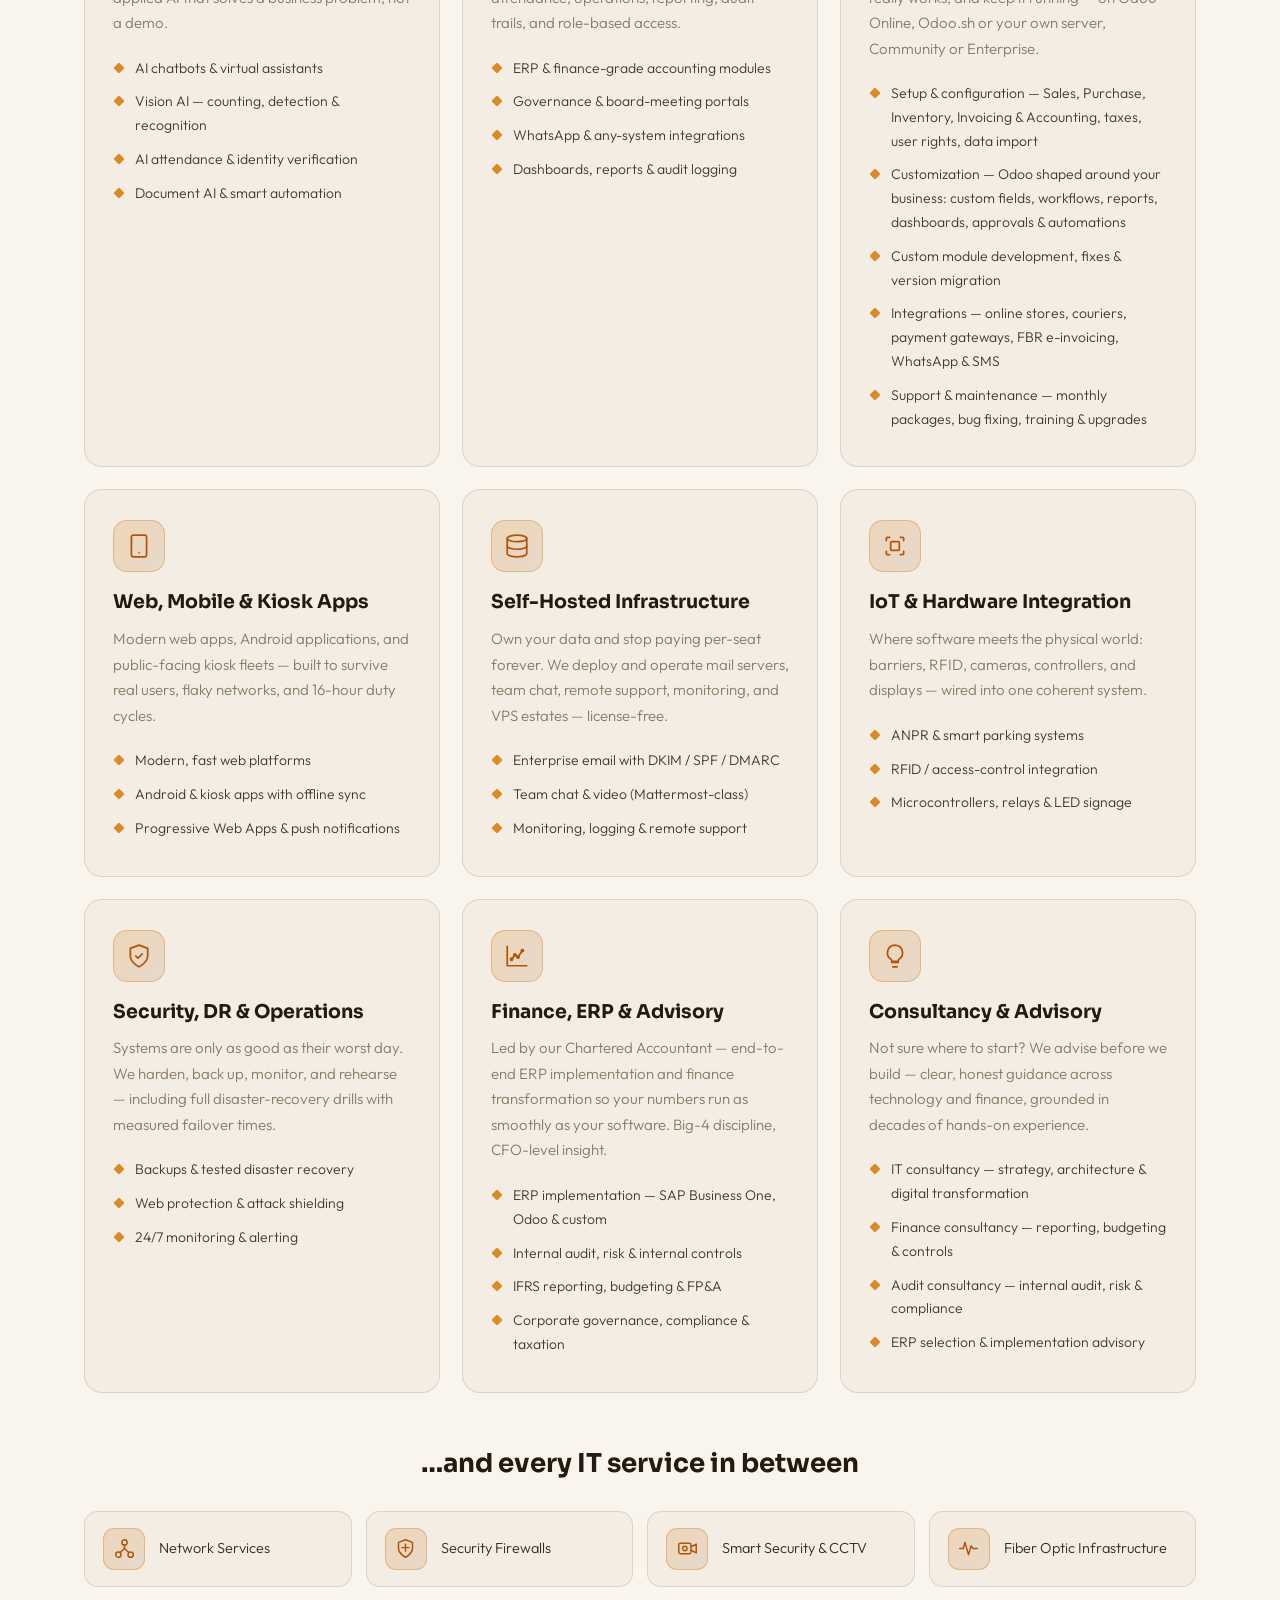
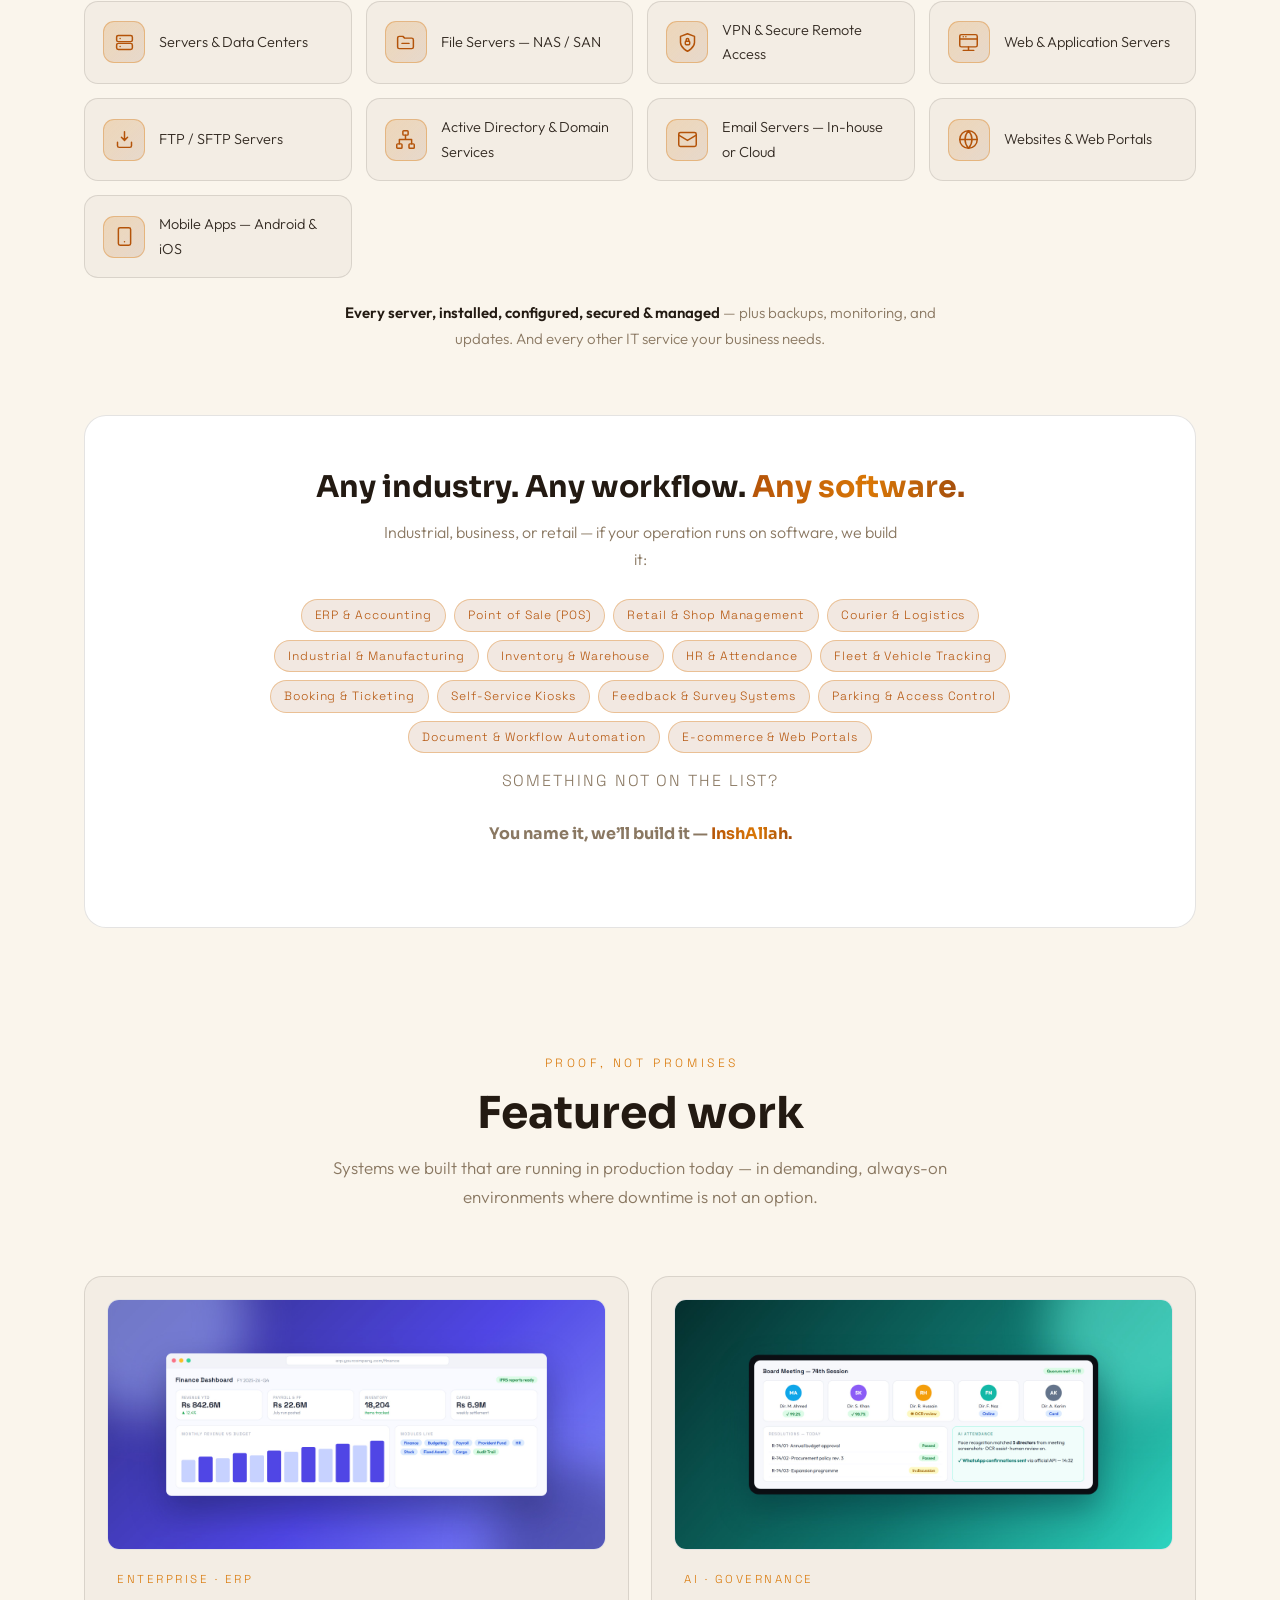
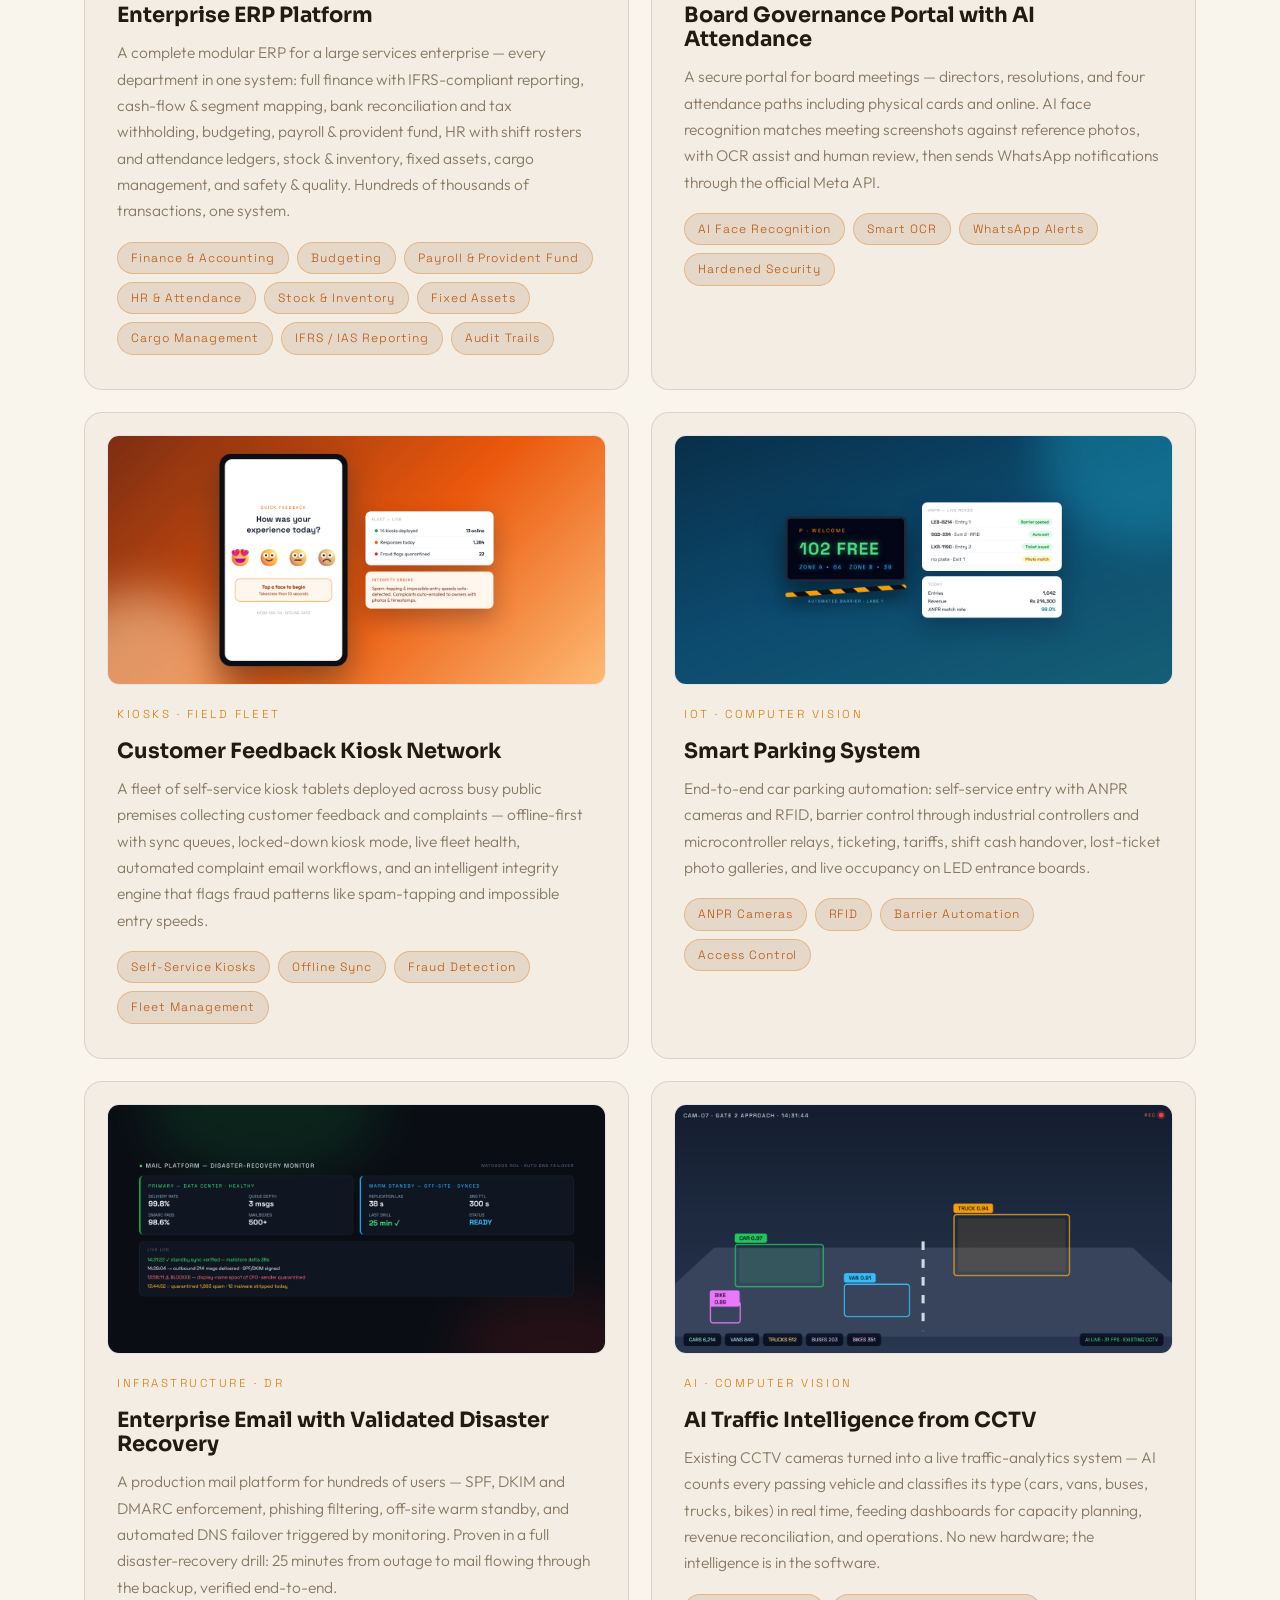
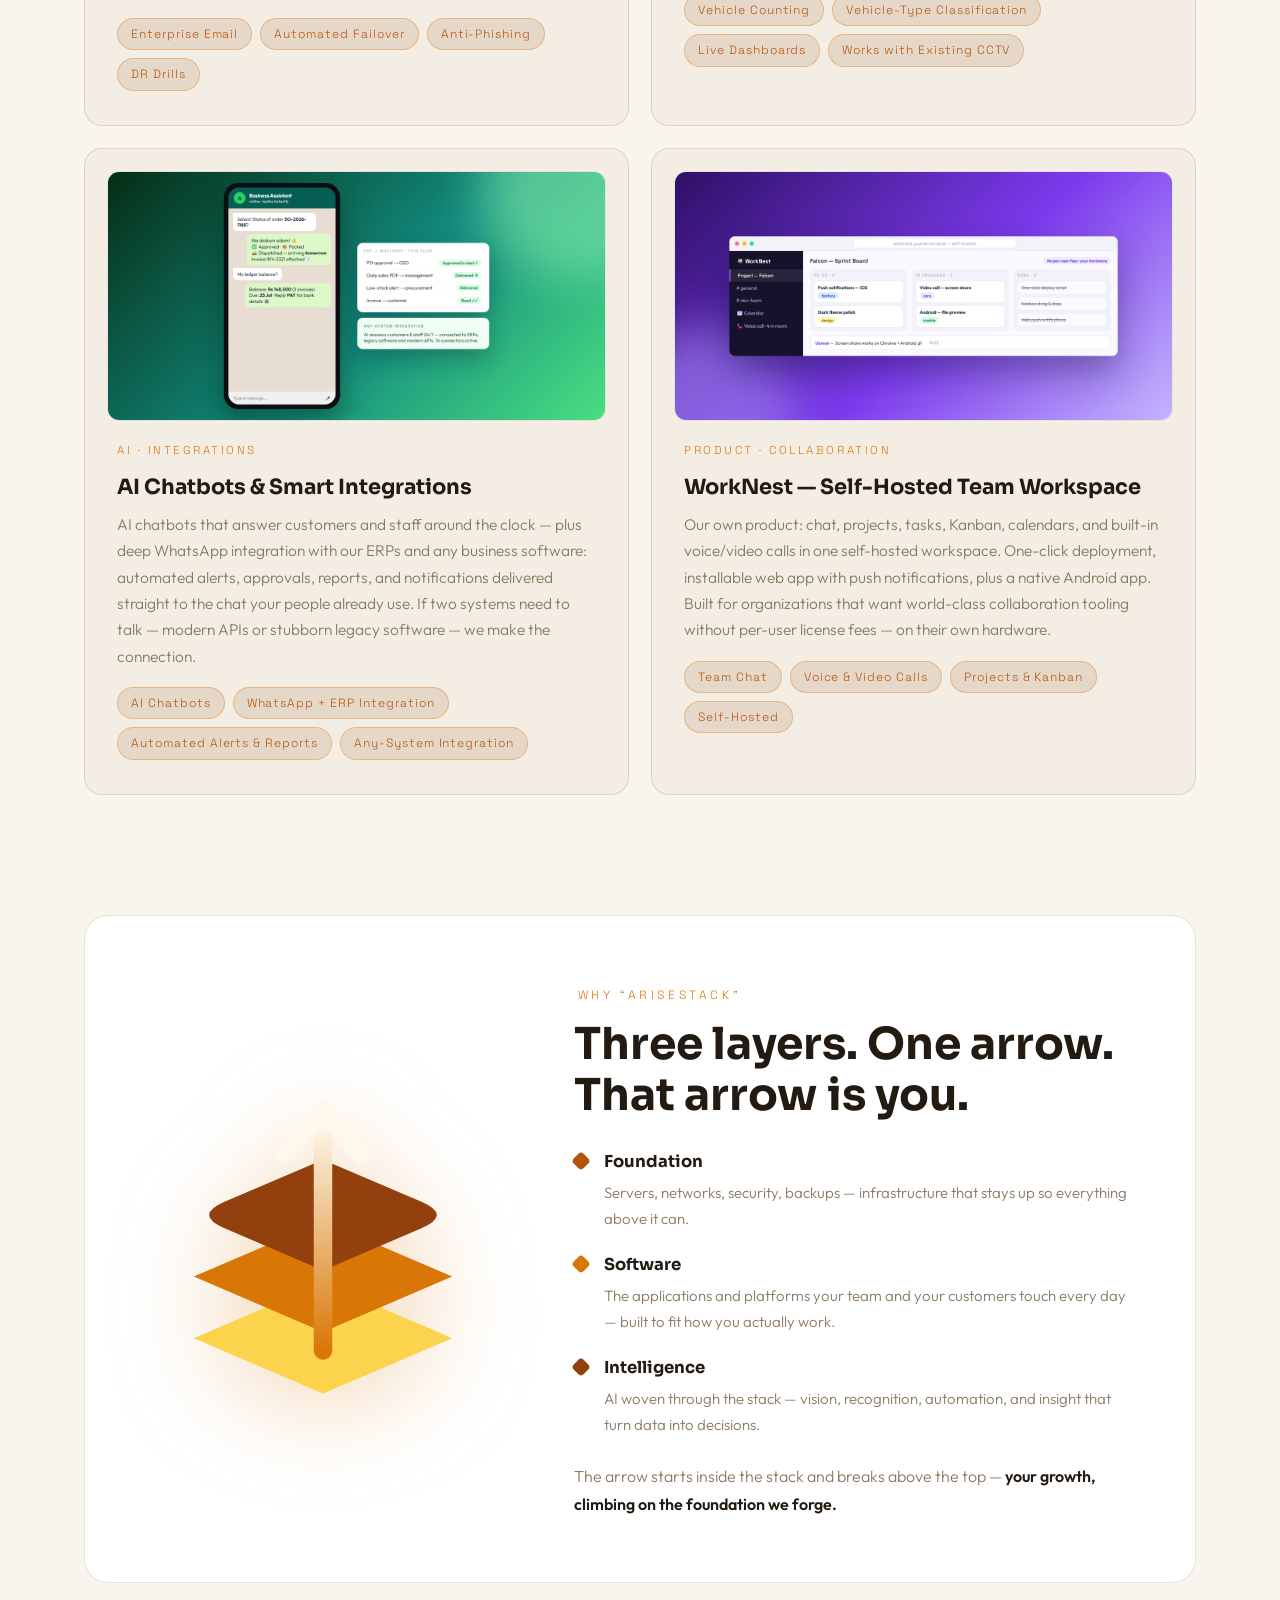
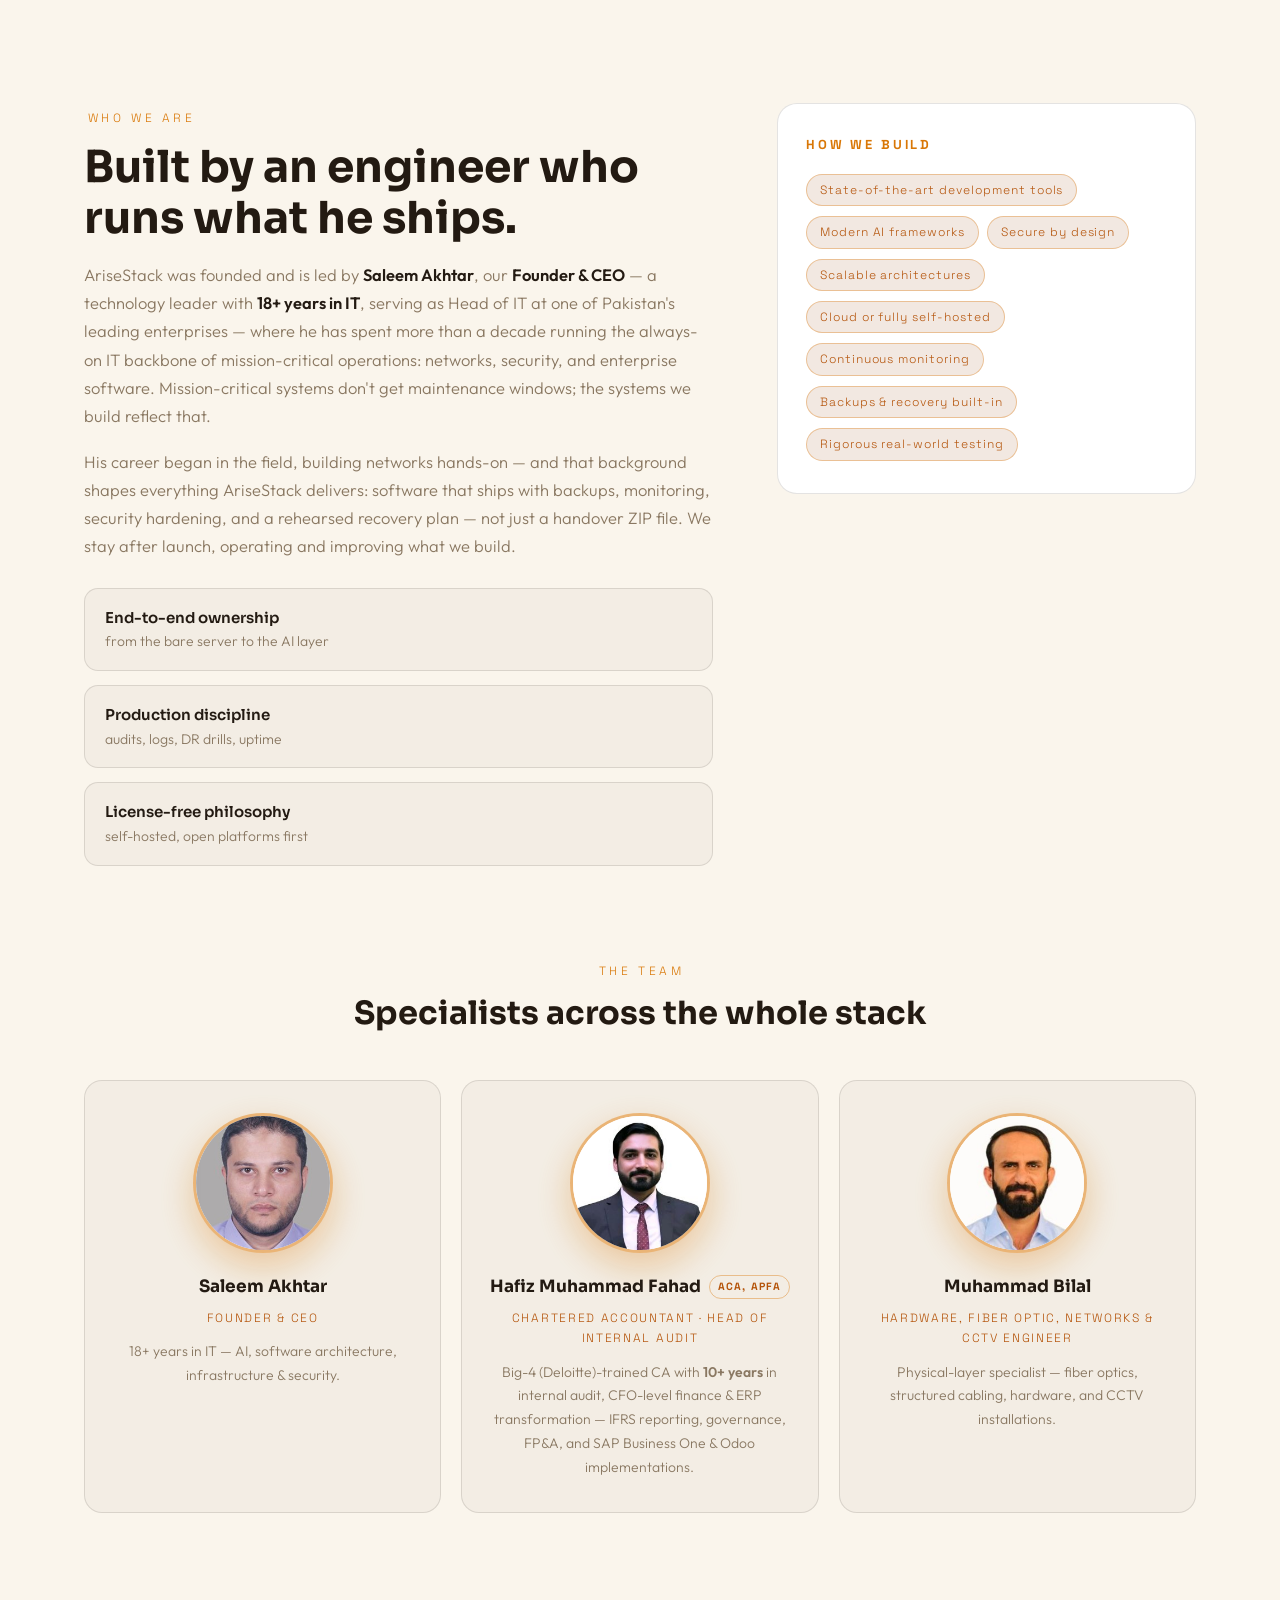
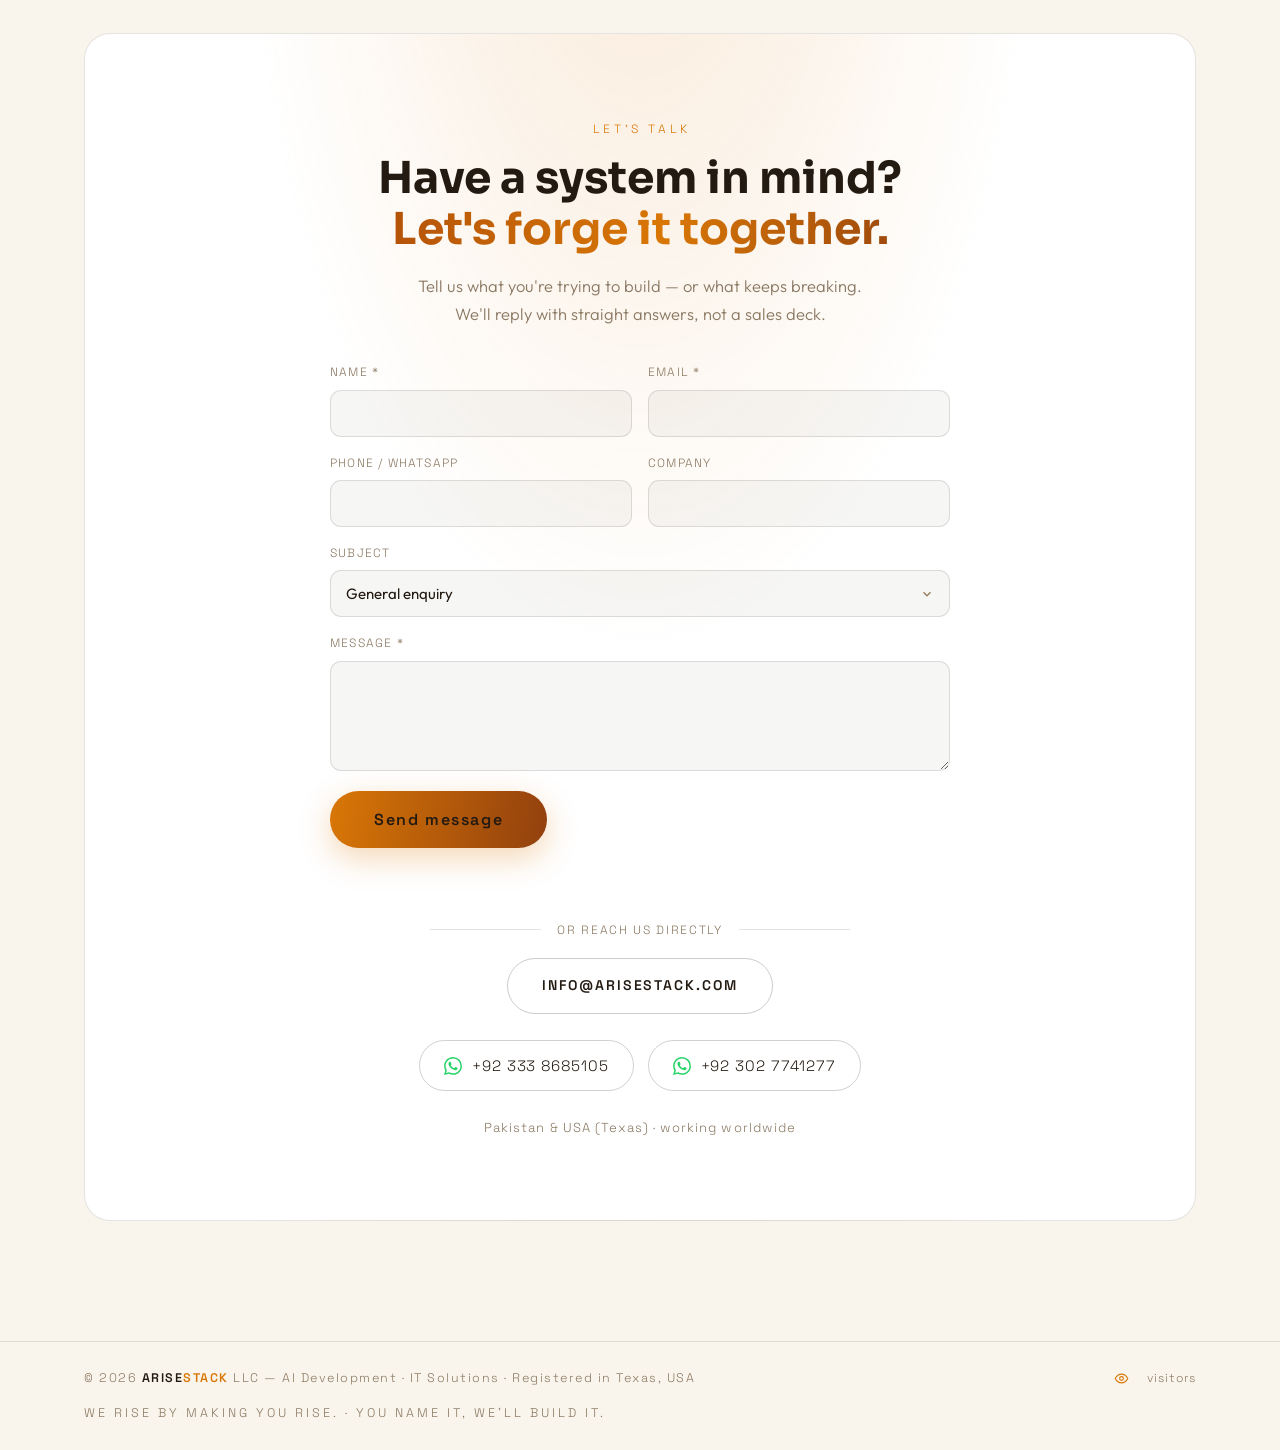
==== commit 5311bfac: "Add US entity: AriseStack LLC, registered in Texas; location Pakistan & USA Co-Authored-By: Claude O" ====
--- a/index.html
+++ b/index.html
@@ -555,7 +555,7 @@
         </a>
       </div>
       <div class="contact-meta">
-        <span>Pakistan · working worldwide</span>
+        <span>Pakistan &amp; USA (Texas) · working worldwide</span>
       </div>
     </div>
   </section>
@@ -564,7 +564,7 @@
 
 <footer class="footer">
   <div class="footer-inner">
-    <span>© 2026 <b class="w">ARISE</b><b class="a">STACK</b> — AI Development · IT Solutions</span>
+    <span>© 2026 <b class="w">ARISE</b><b class="a">STACK</b> LLC — AI Development · IT Solutions · Registered in Texas, USA</span>
     <span class="visits" id="visitCount" hidden><svg viewBox="0 0 24 24" fill="none" stroke="currentColor" stroke-width="1.8" stroke-linecap="round" stroke-linejoin="round" aria-hidden="true"><path d="M2 12s3.5-7 10-7 10 7 10 7-3.5 7-10 7-10-7-10-7Z"/><circle cx="12" cy="12" r="3"/></svg><b id="visitTotal"></b>&nbsp;visitors</span>
     <span class="footer-slogan">We rise by making you rise. · You name it, we’ll build it.</span>
   </div>
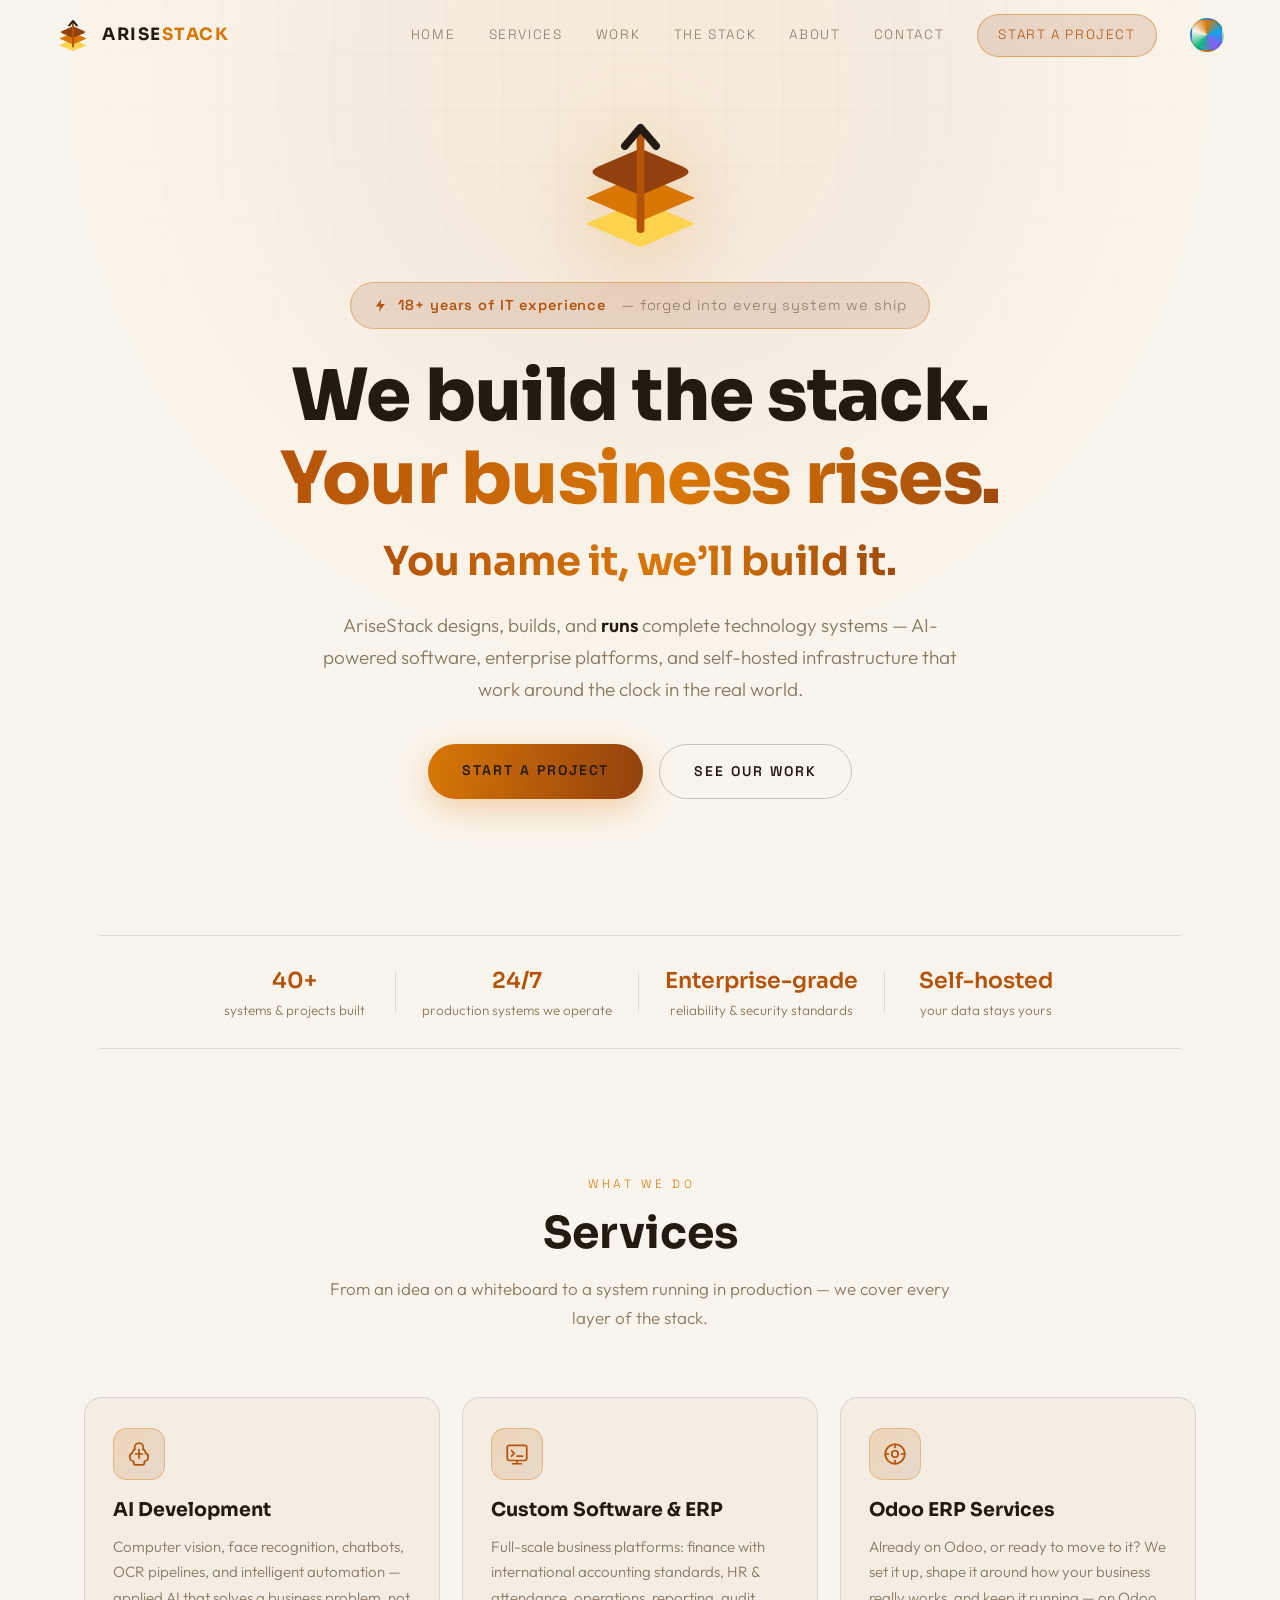
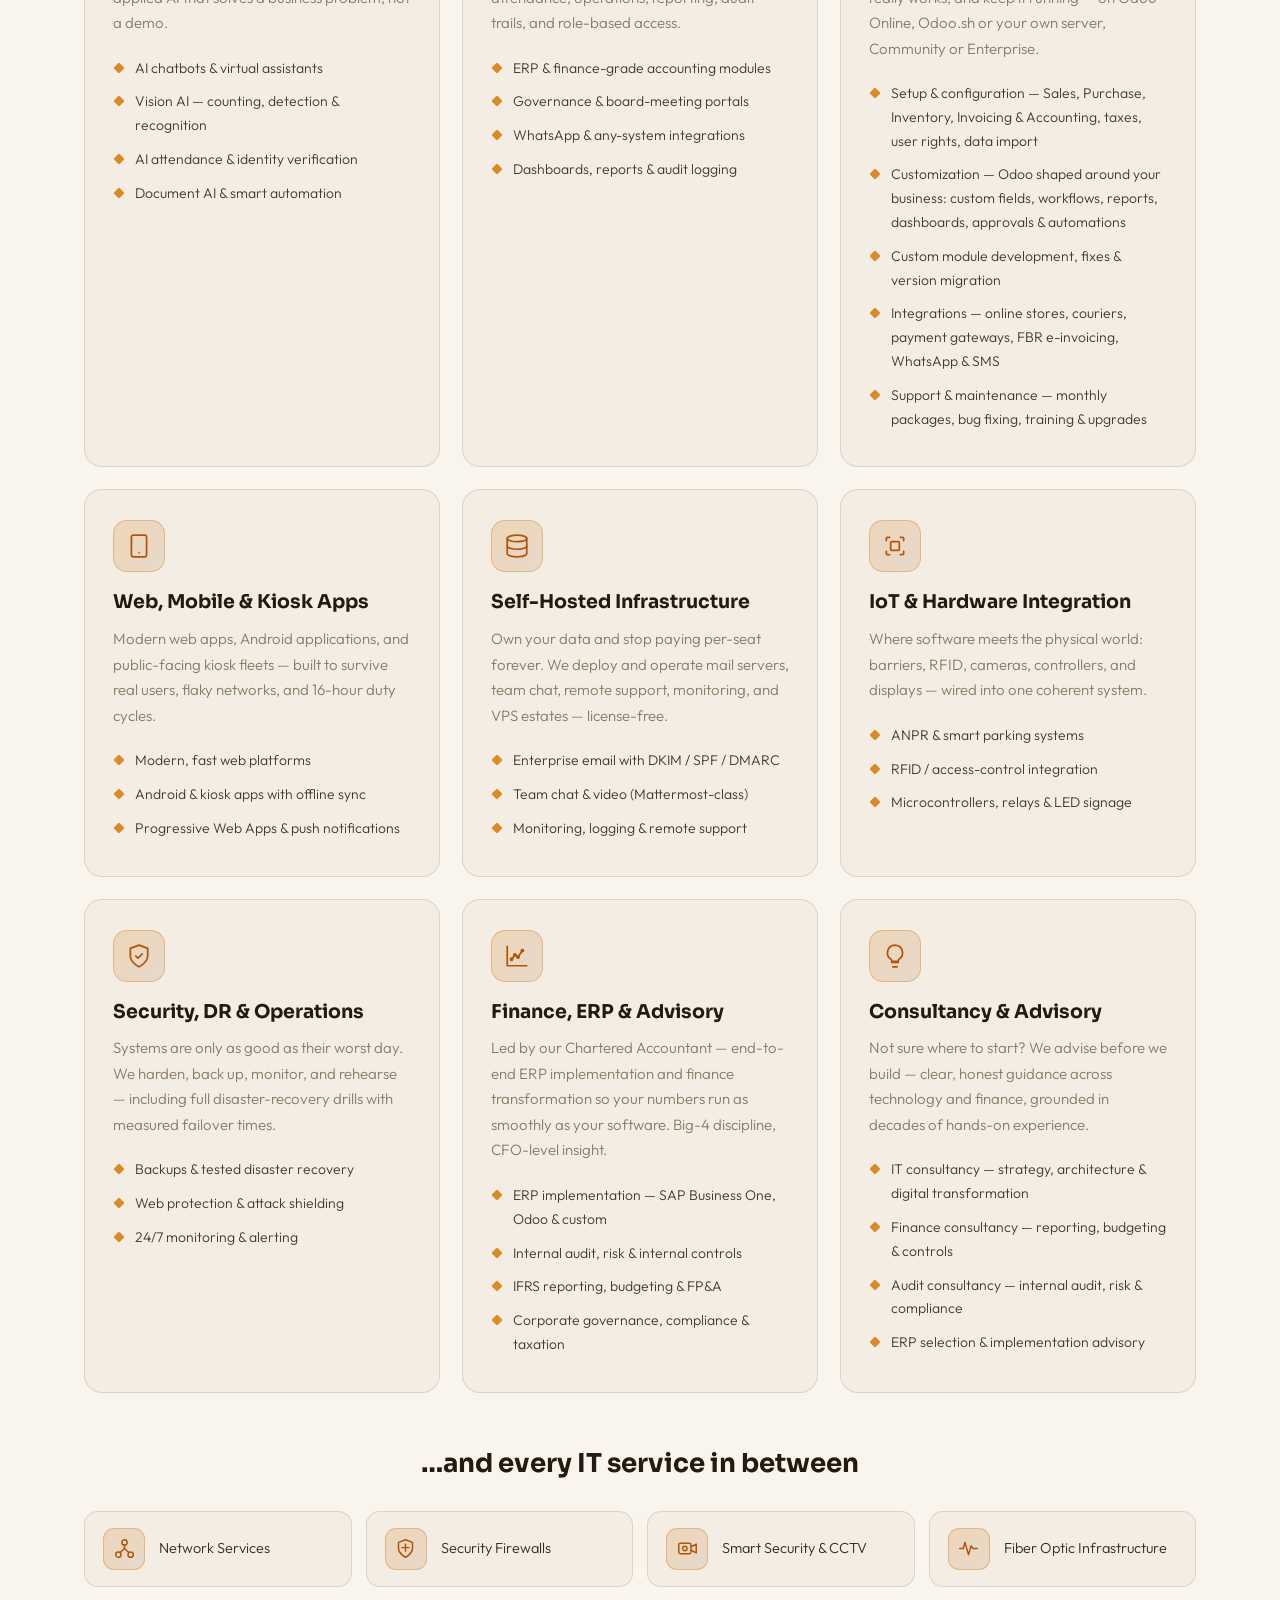
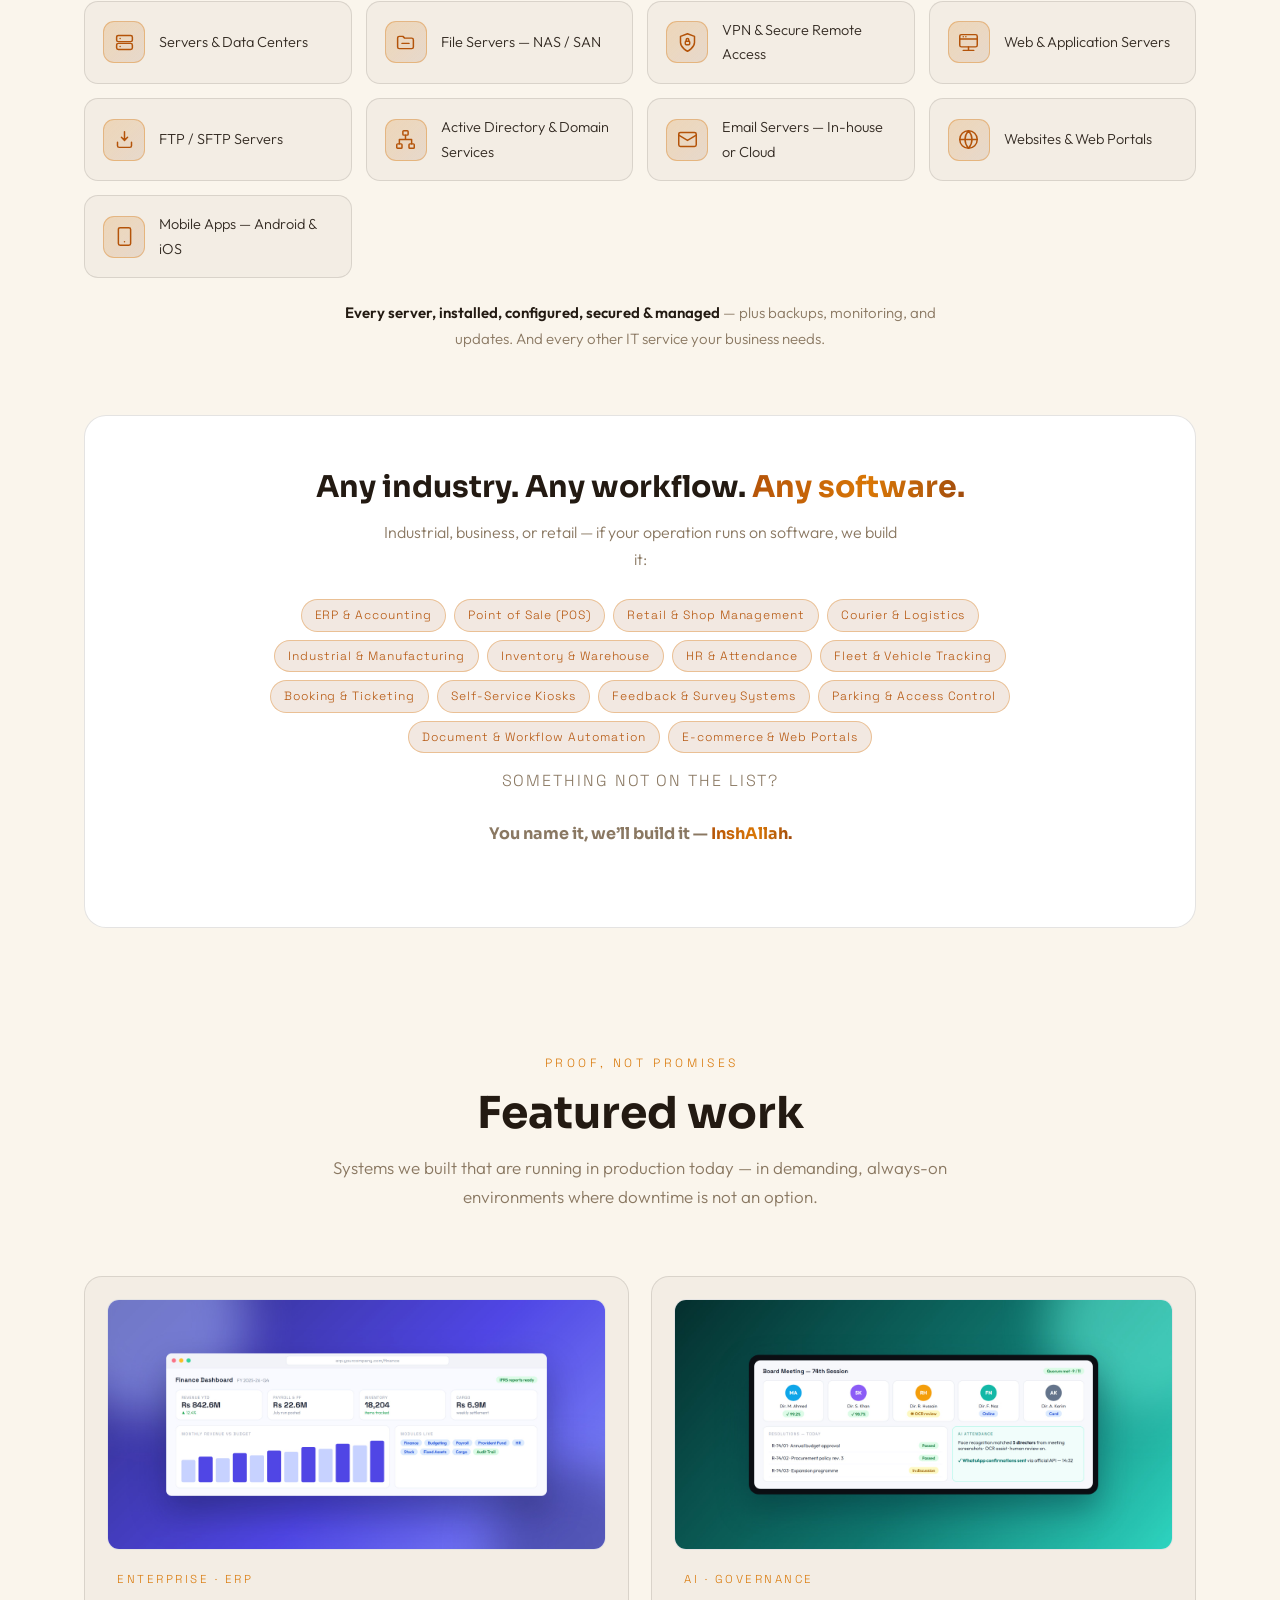
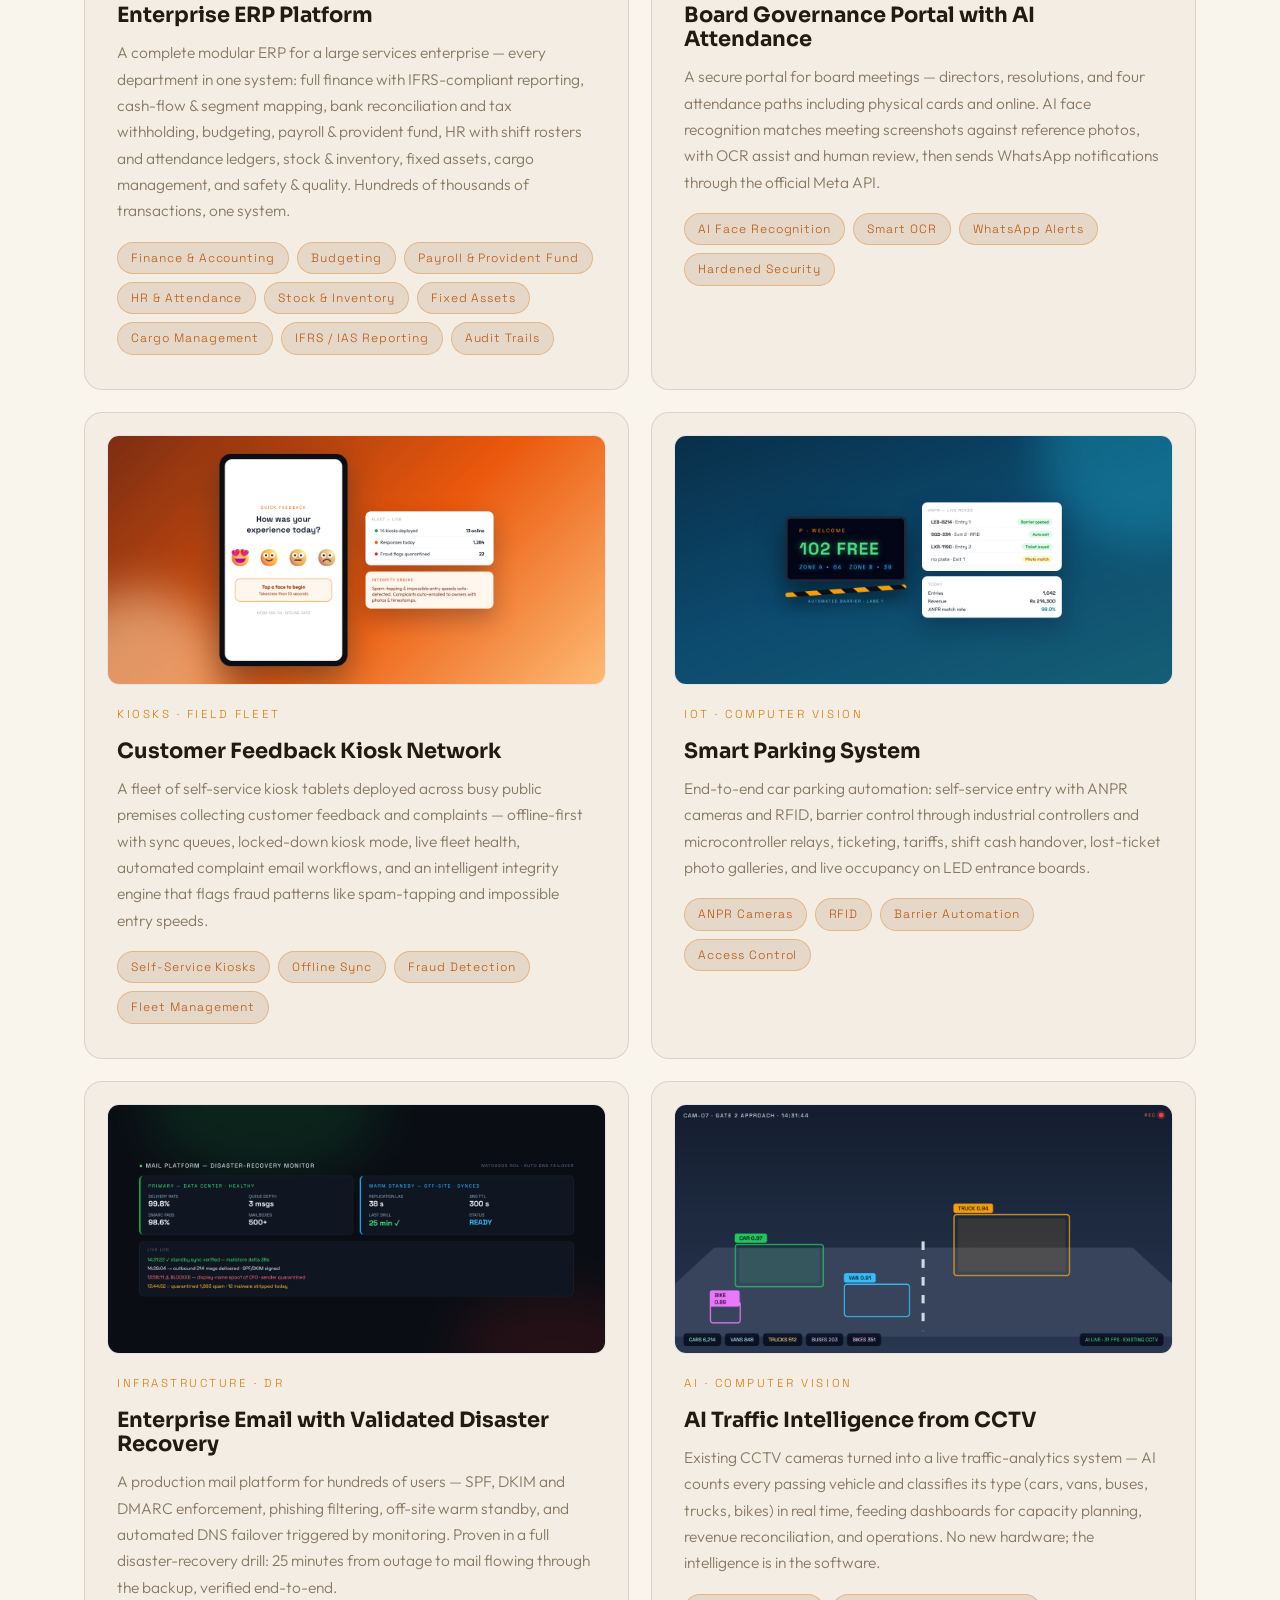
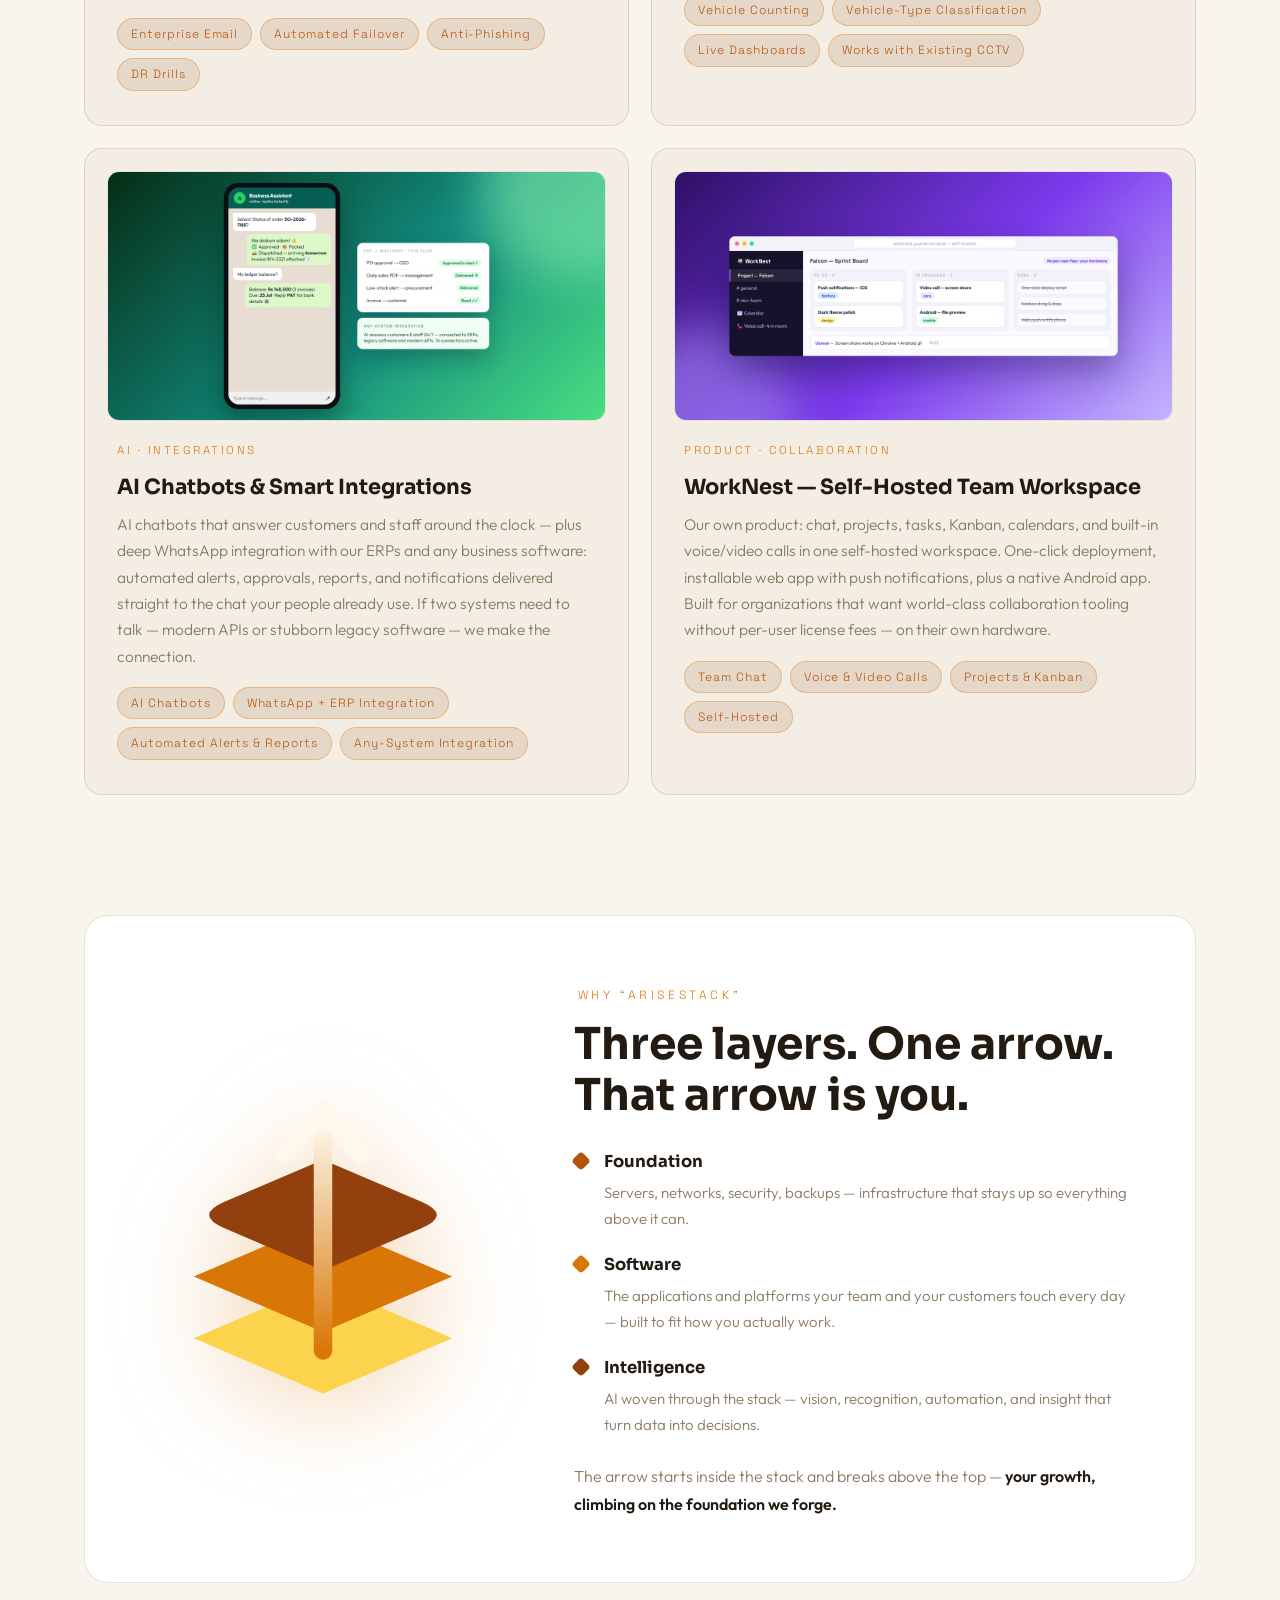
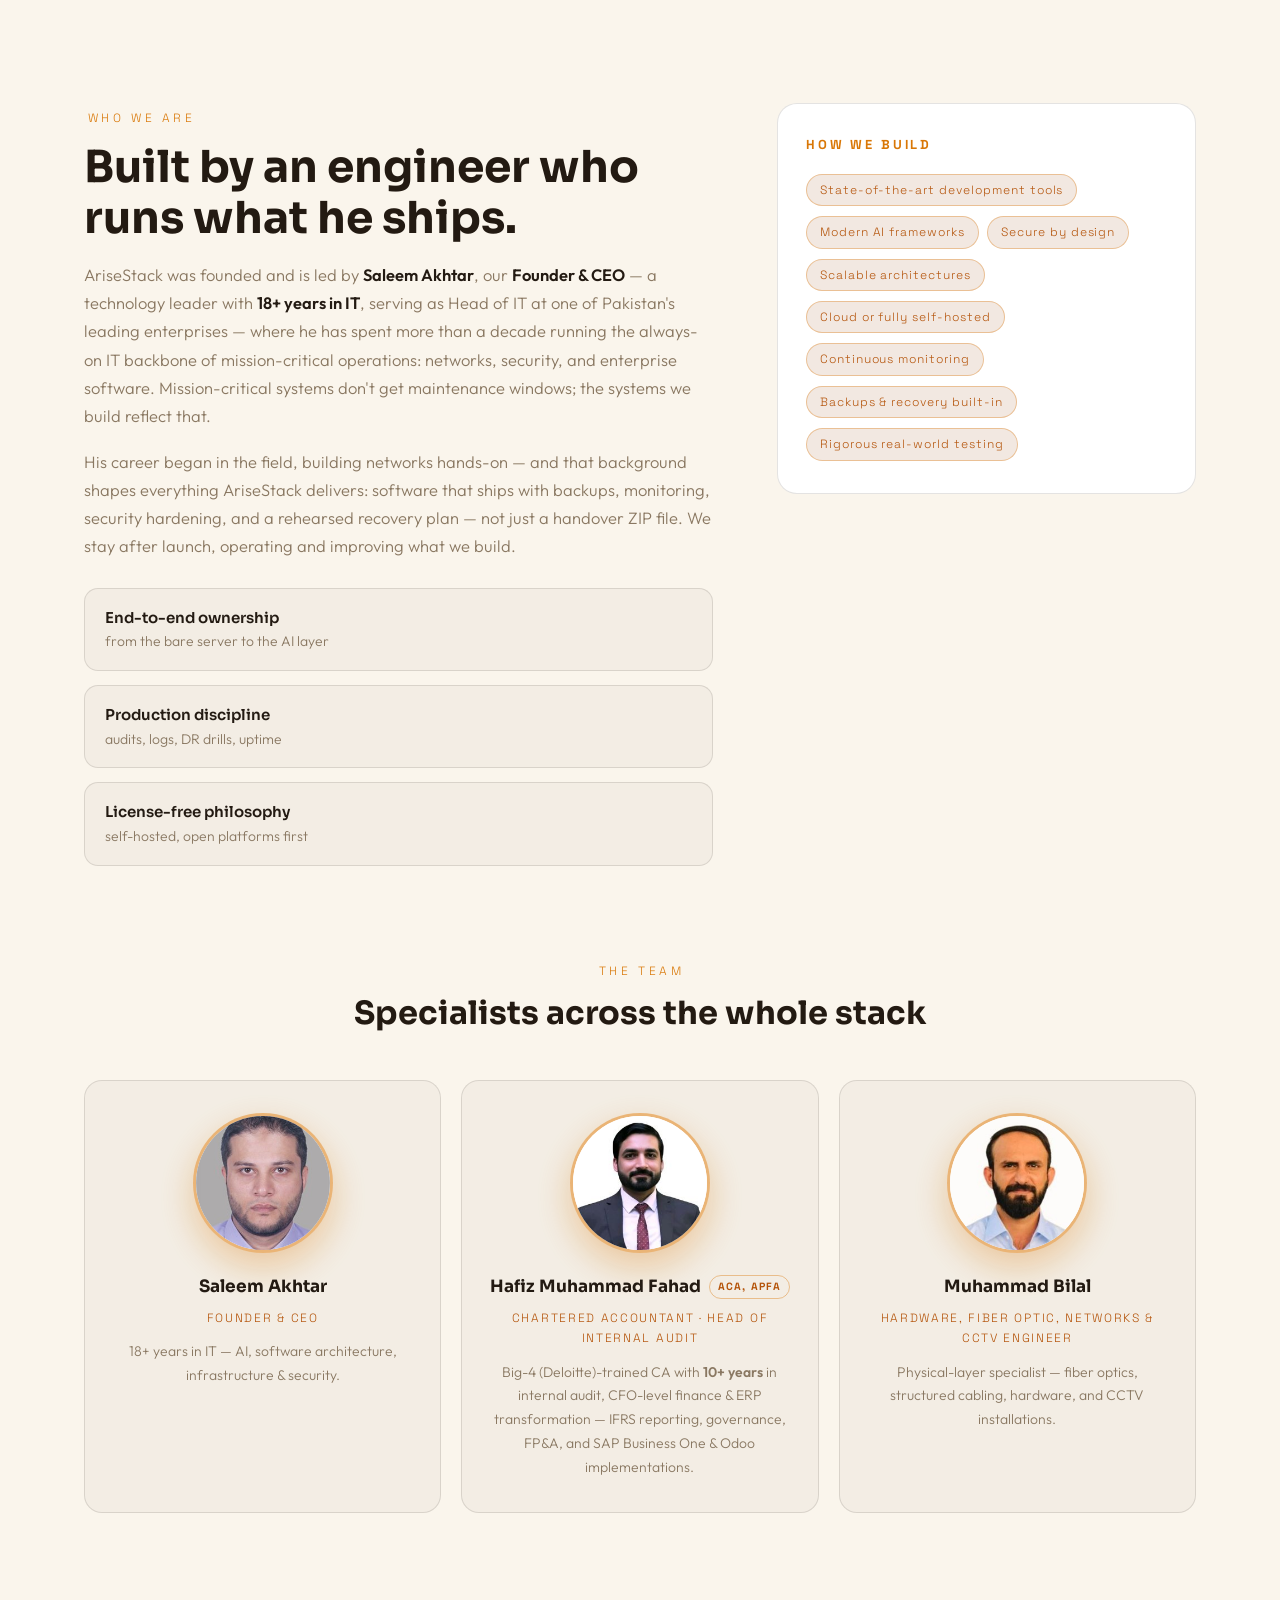
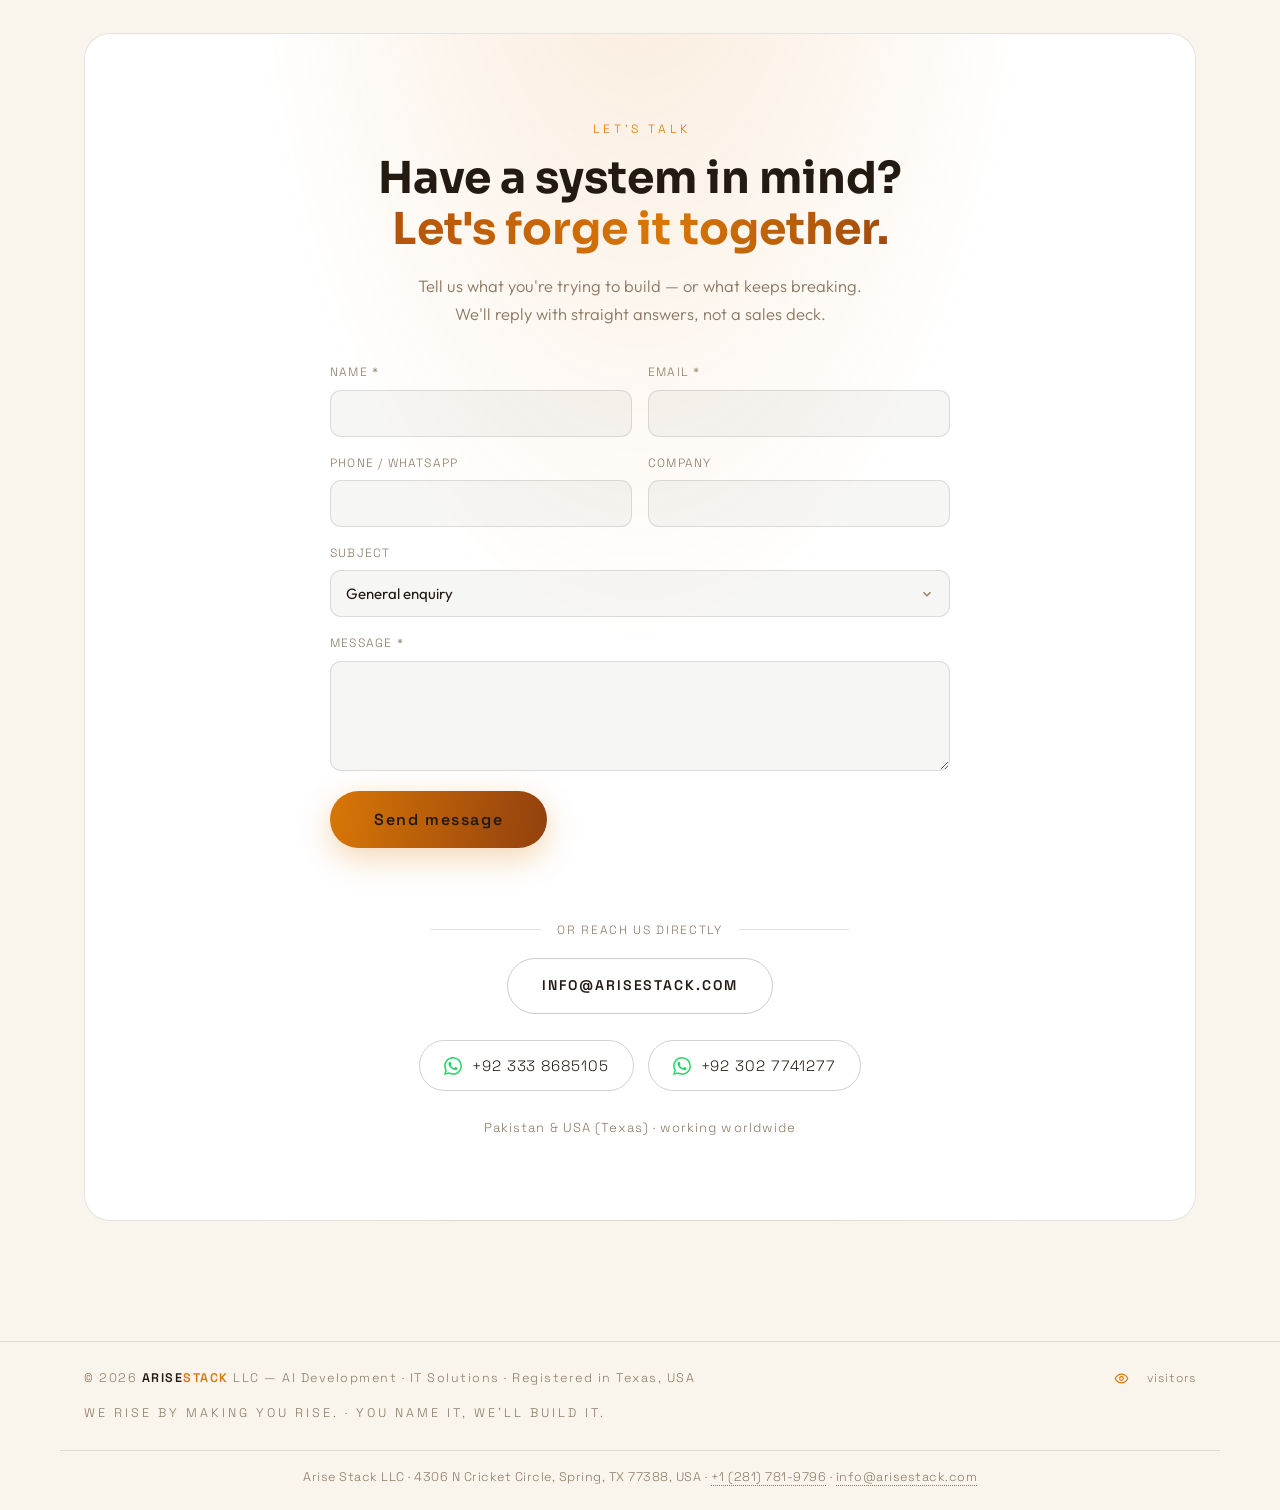
==== commit 76a224d2: "Footer: legal details line — Arise Stack LLC, 4306 N Cricket Circle, Spring, TX 77388, USA, phone an" ====
--- a/index.html
+++ b/index.html
@@ -20,7 +20,7 @@
 <link rel="preconnect" href="https://fonts.googleapis.com">
 <link rel="preconnect" href="https://fonts.gstatic.com" crossorigin>
 <link href="https://fonts.googleapis.com/css2?family=Sora:wght@600;700;800&family=Space+Grotesk:wght@400;500;600&family=Outfit:wght@300;400;500;600&display=swap" rel="stylesheet">
-<link rel="stylesheet" href="/css/style.css?v=8">
+<link rel="stylesheet" href="/css/style.css?v=9">
 <script>try{var t=new URLSearchParams(location.search).get('theme');if(t!==null){t?localStorage.setItem('as_theme',t):localStorage.removeItem('as_theme');}else{t=localStorage.getItem('as_theme');}if(t)document.documentElement.setAttribute('data-theme',t);}catch(e){}</script>
 </head>
 <body>
@@ -568,6 +568,9 @@
     <span class="visits" id="visitCount" hidden><svg viewBox="0 0 24 24" fill="none" stroke="currentColor" stroke-width="1.8" stroke-linecap="round" stroke-linejoin="round" aria-hidden="true"><path d="M2 12s3.5-7 10-7 10 7 10 7-3.5 7-10 7-10-7-10-7Z"/><circle cx="12" cy="12" r="3"/></svg><b id="visitTotal"></b>&nbsp;visitors</span>
     <span class="footer-slogan">We rise by making you rise. · You name it, we’ll build it.</span>
   </div>
+  <div class="footer-inner footer-legal-row">
+    <address class="footer-legal">Arise Stack LLC · 4306 N Cricket Circle, Spring, TX 77388, USA · <a href="tel:+12817819796">+1 (281) 781-9796</a> · <a href="mailto:info@arisestack.com">info@arisestack.com</a></address>
+  </div>
 </footer>
 
 <script src="/js/main.js?v=8" defer></script>
--- a/css/style.css
+++ b/css/style.css
@@ -478,6 +478,10 @@
 .footer .w{color:var(--warm-white)}
 .footer .a{color:var(--amber)}
 .footer-slogan{letter-spacing:.24em;text-transform:uppercase}
+.footer-legal-row{padding-top:16px;padding-bottom:22px;border-top:1px solid var(--line);justify-content:center}
+.footer-legal{font-style:normal;letter-spacing:.04em;text-align:center;line-height:1.7}
+.footer-legal a{color:inherit;text-decoration:none;border-bottom:1px dotted currentColor}
+.footer-legal a:hover{color:var(--amber)}
 
 /* ---------- responsive ---------- */
 @media (max-width:900px){
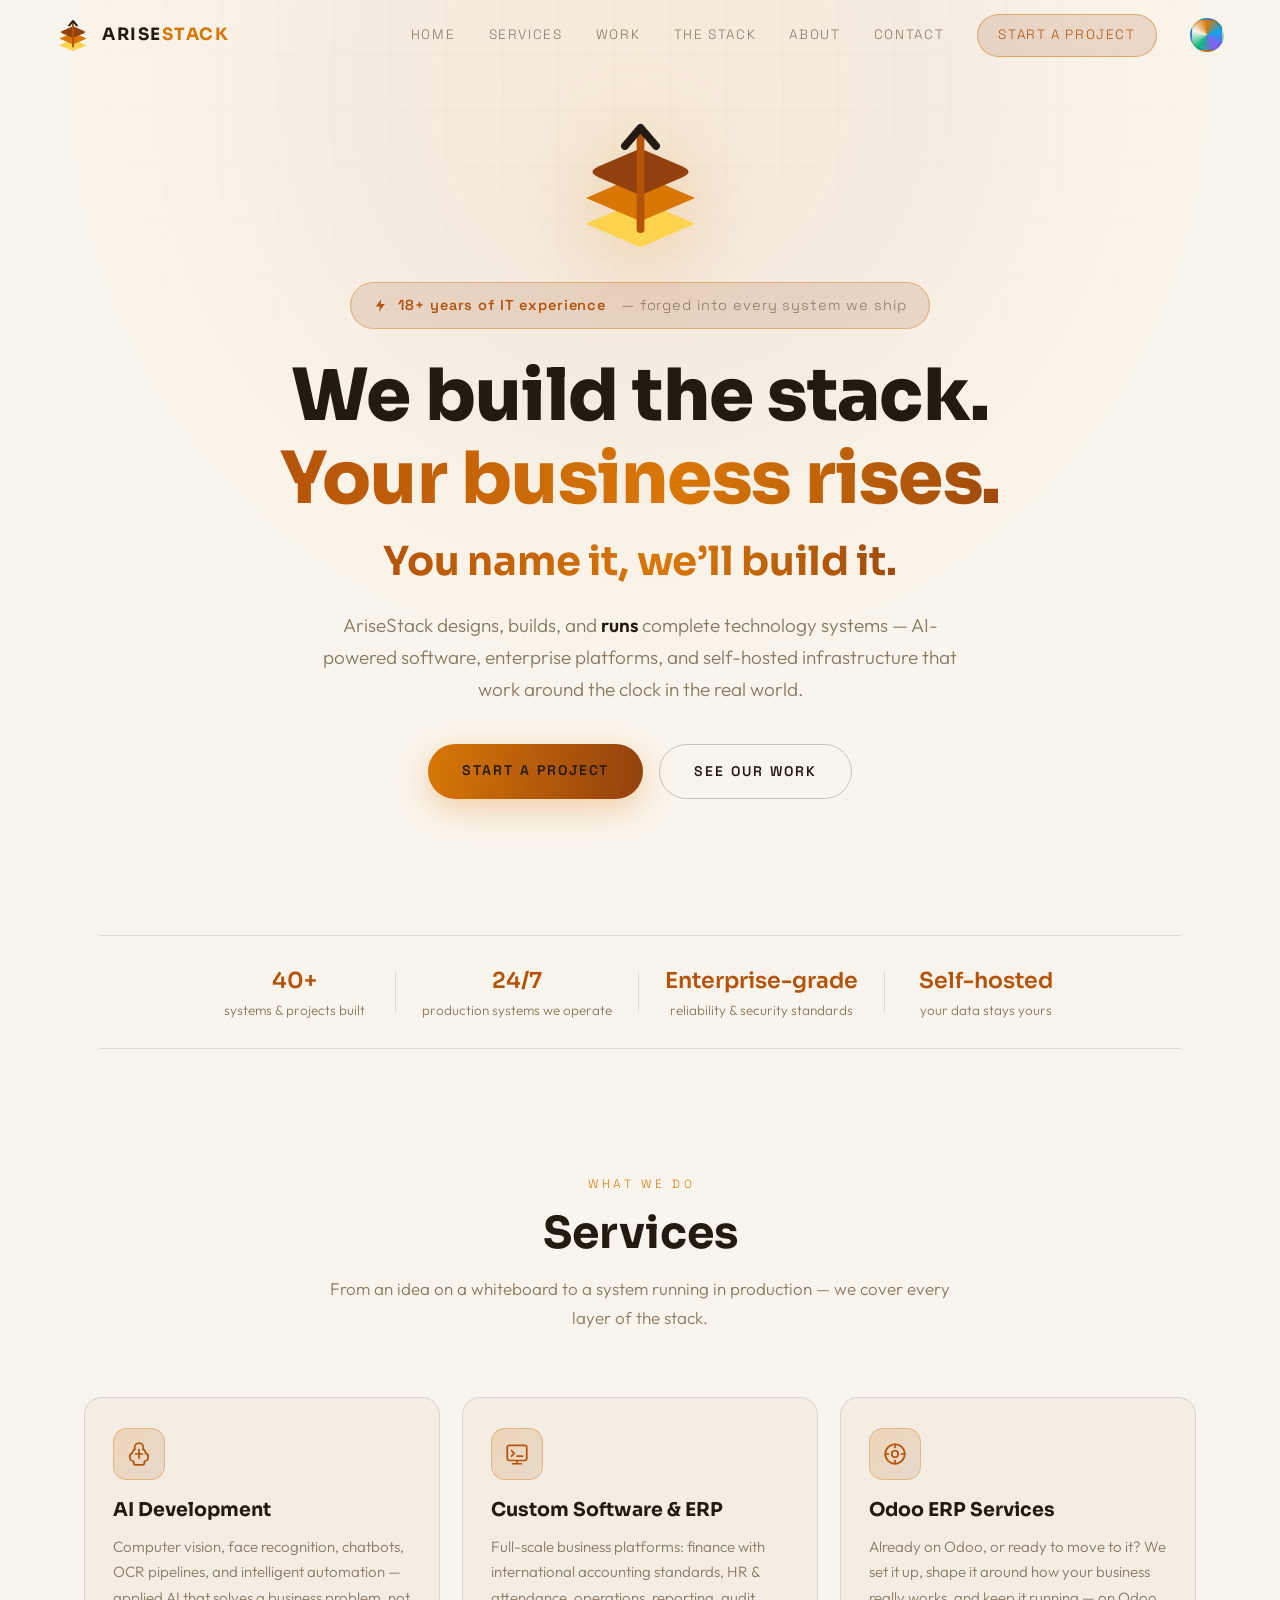
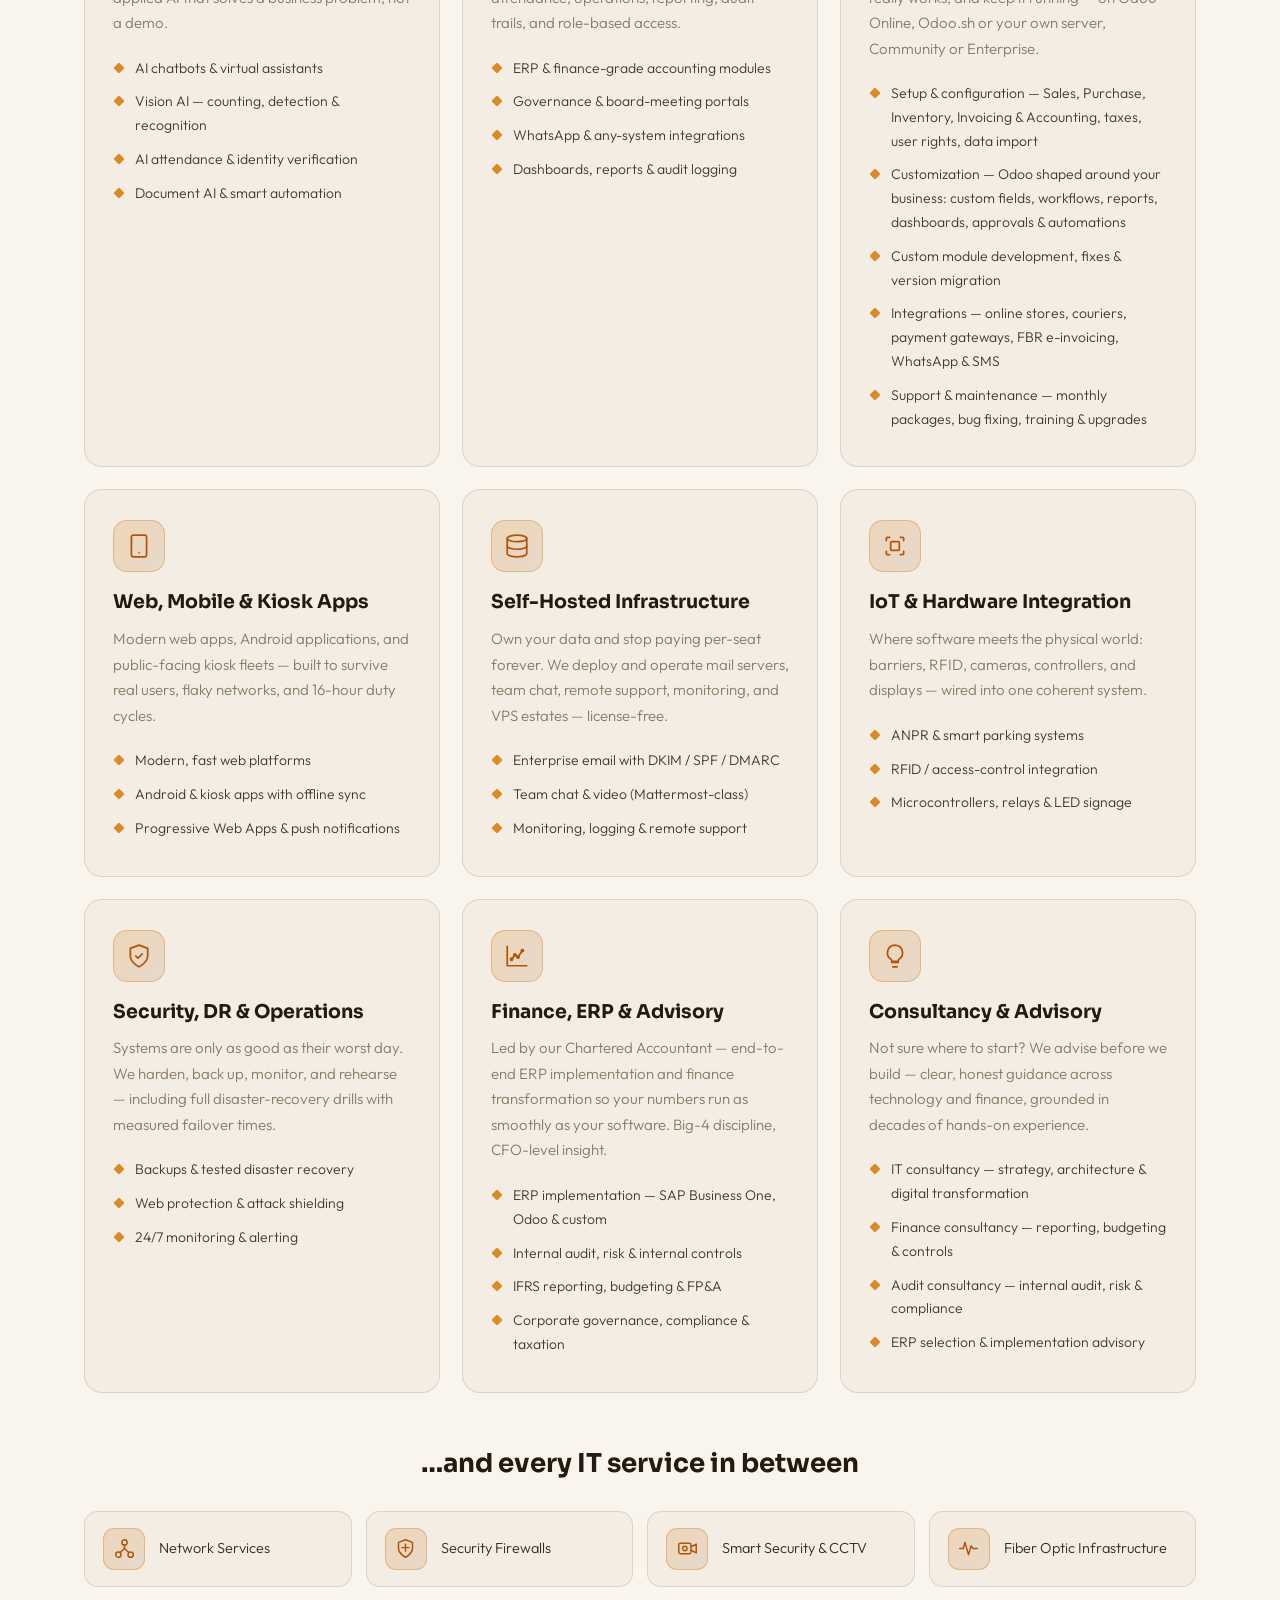
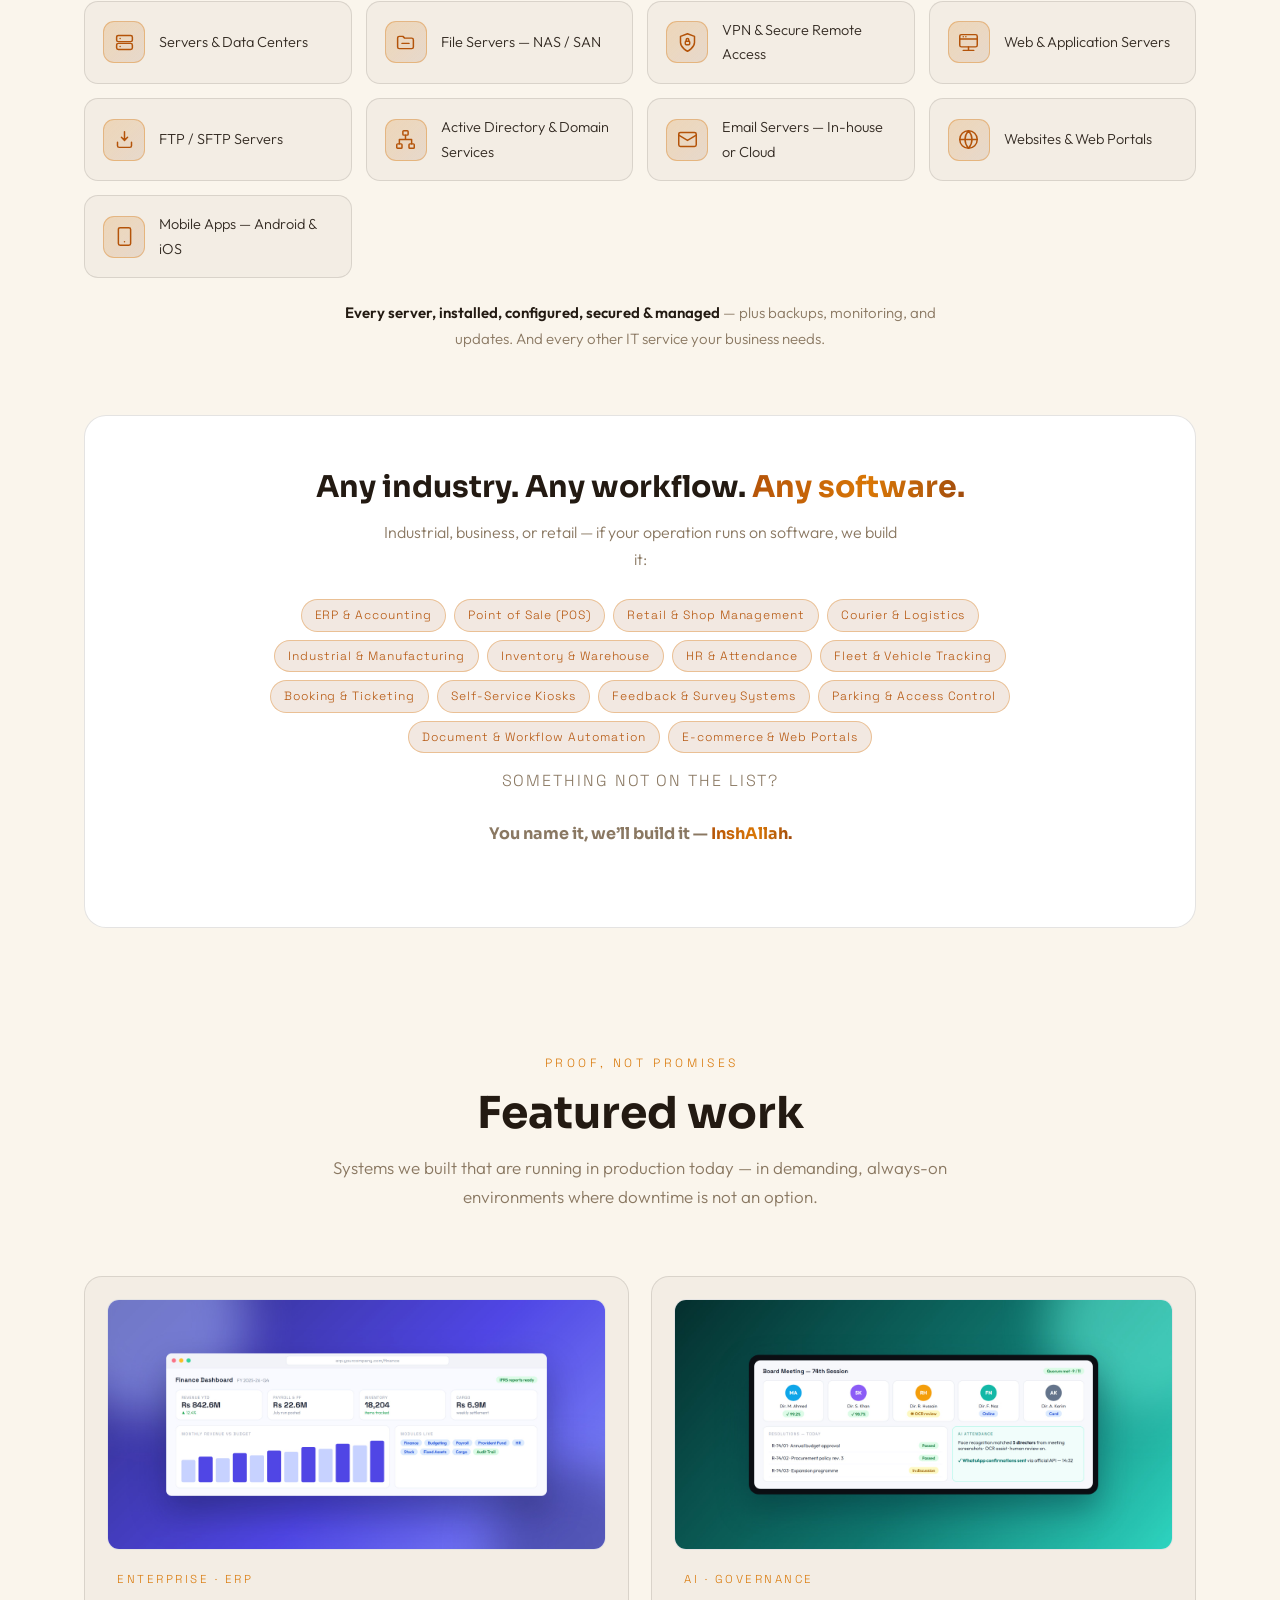
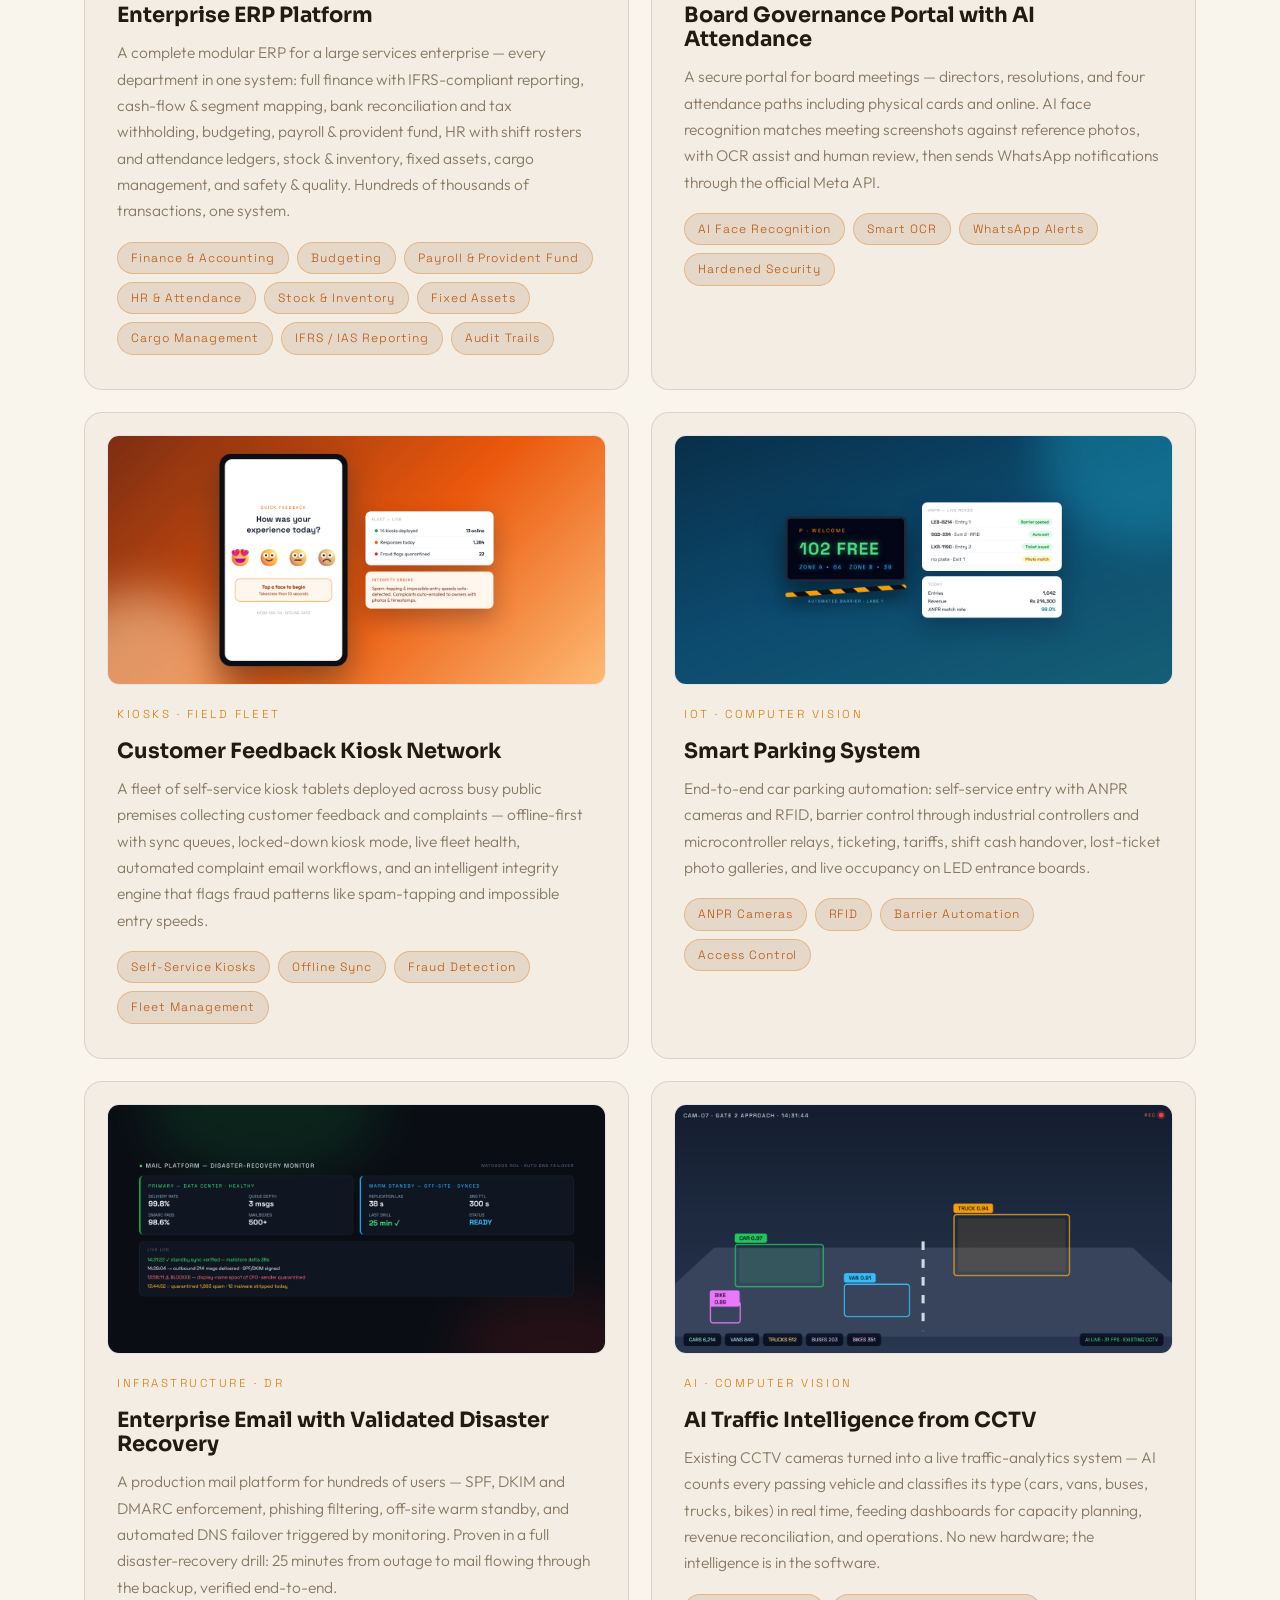
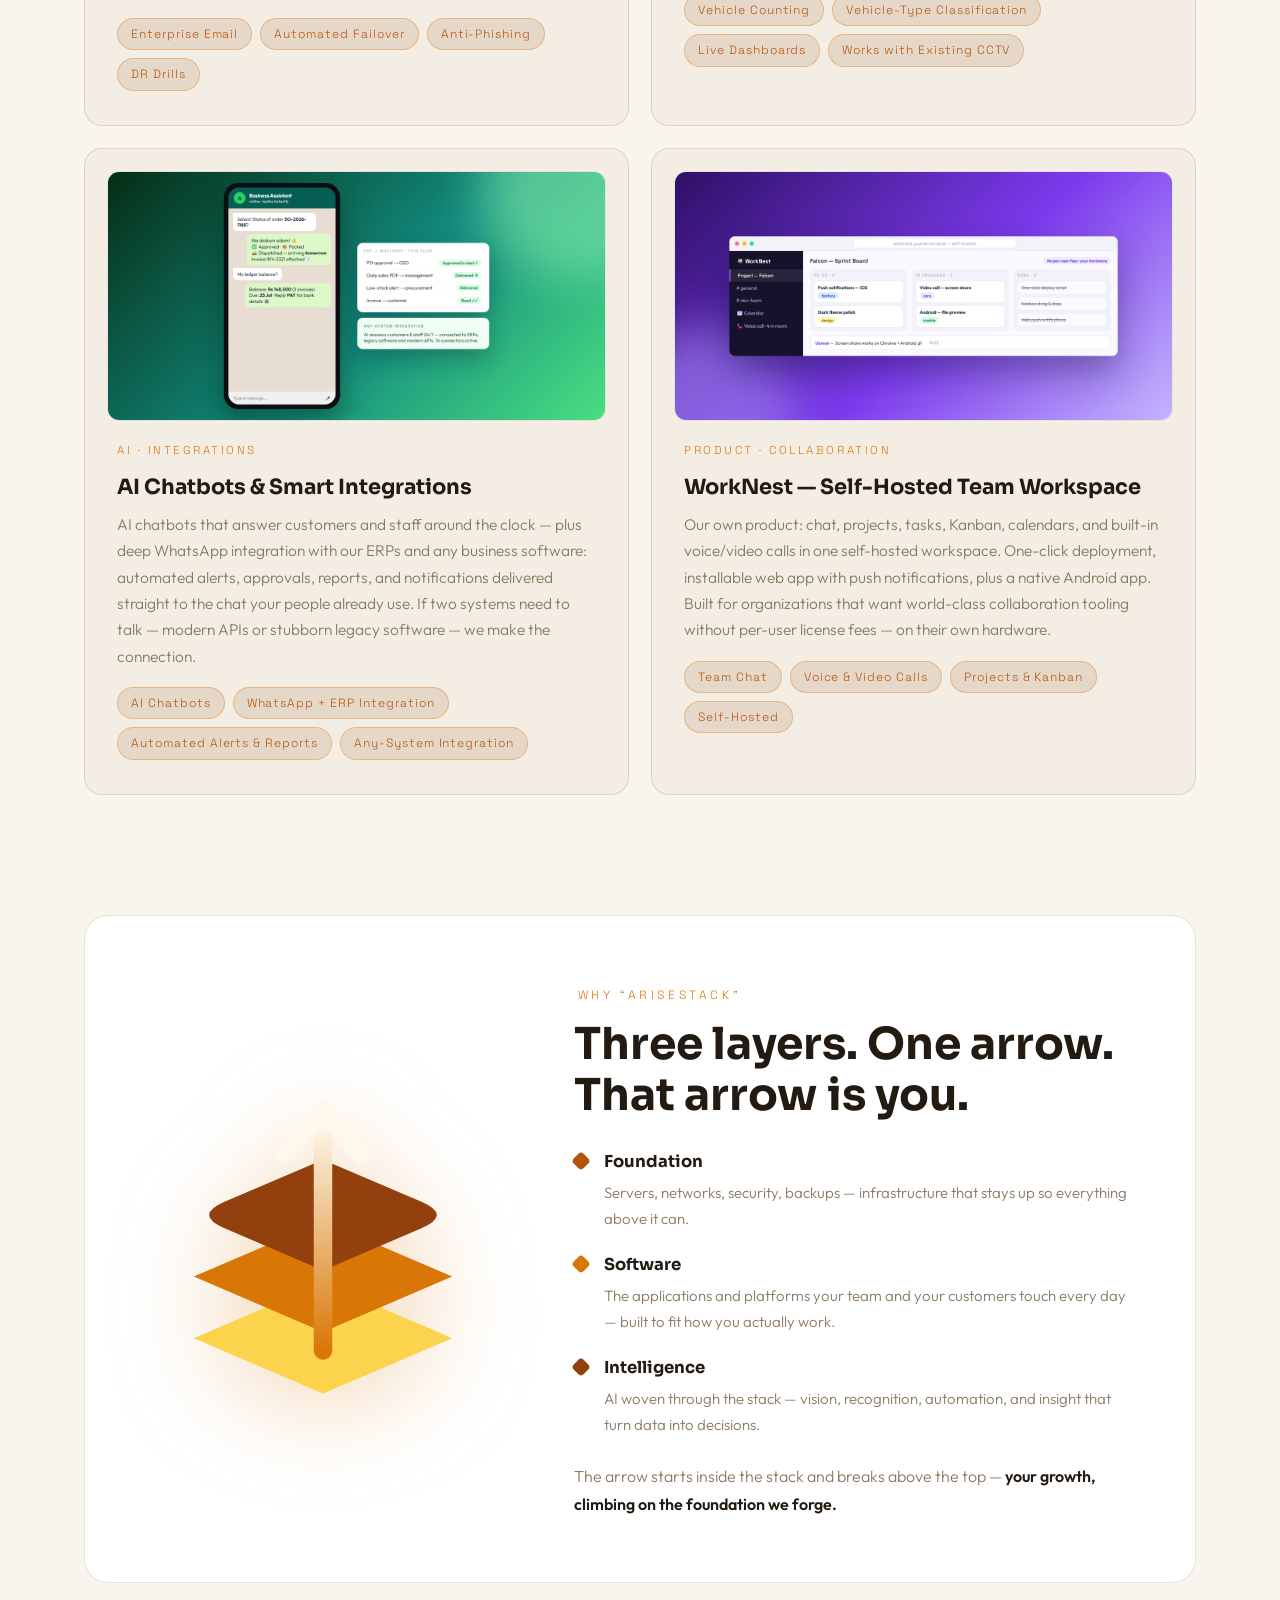
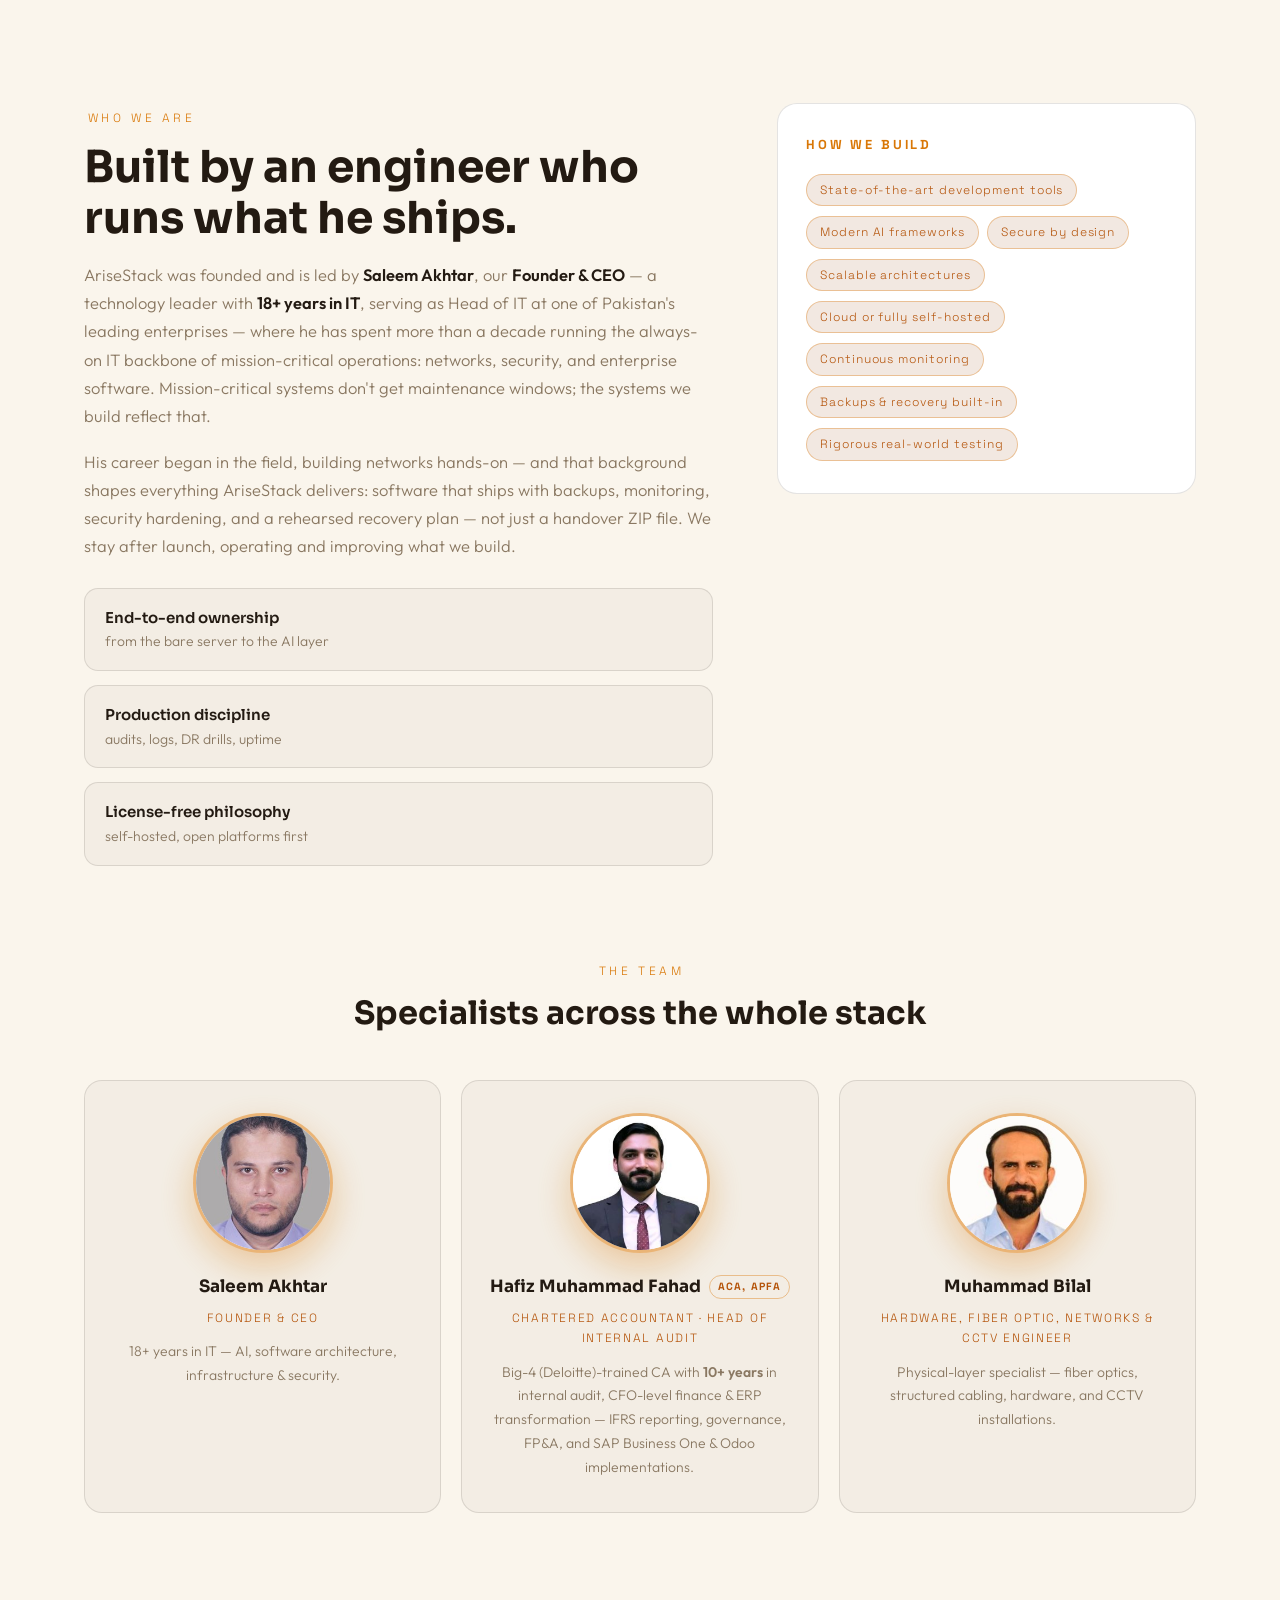
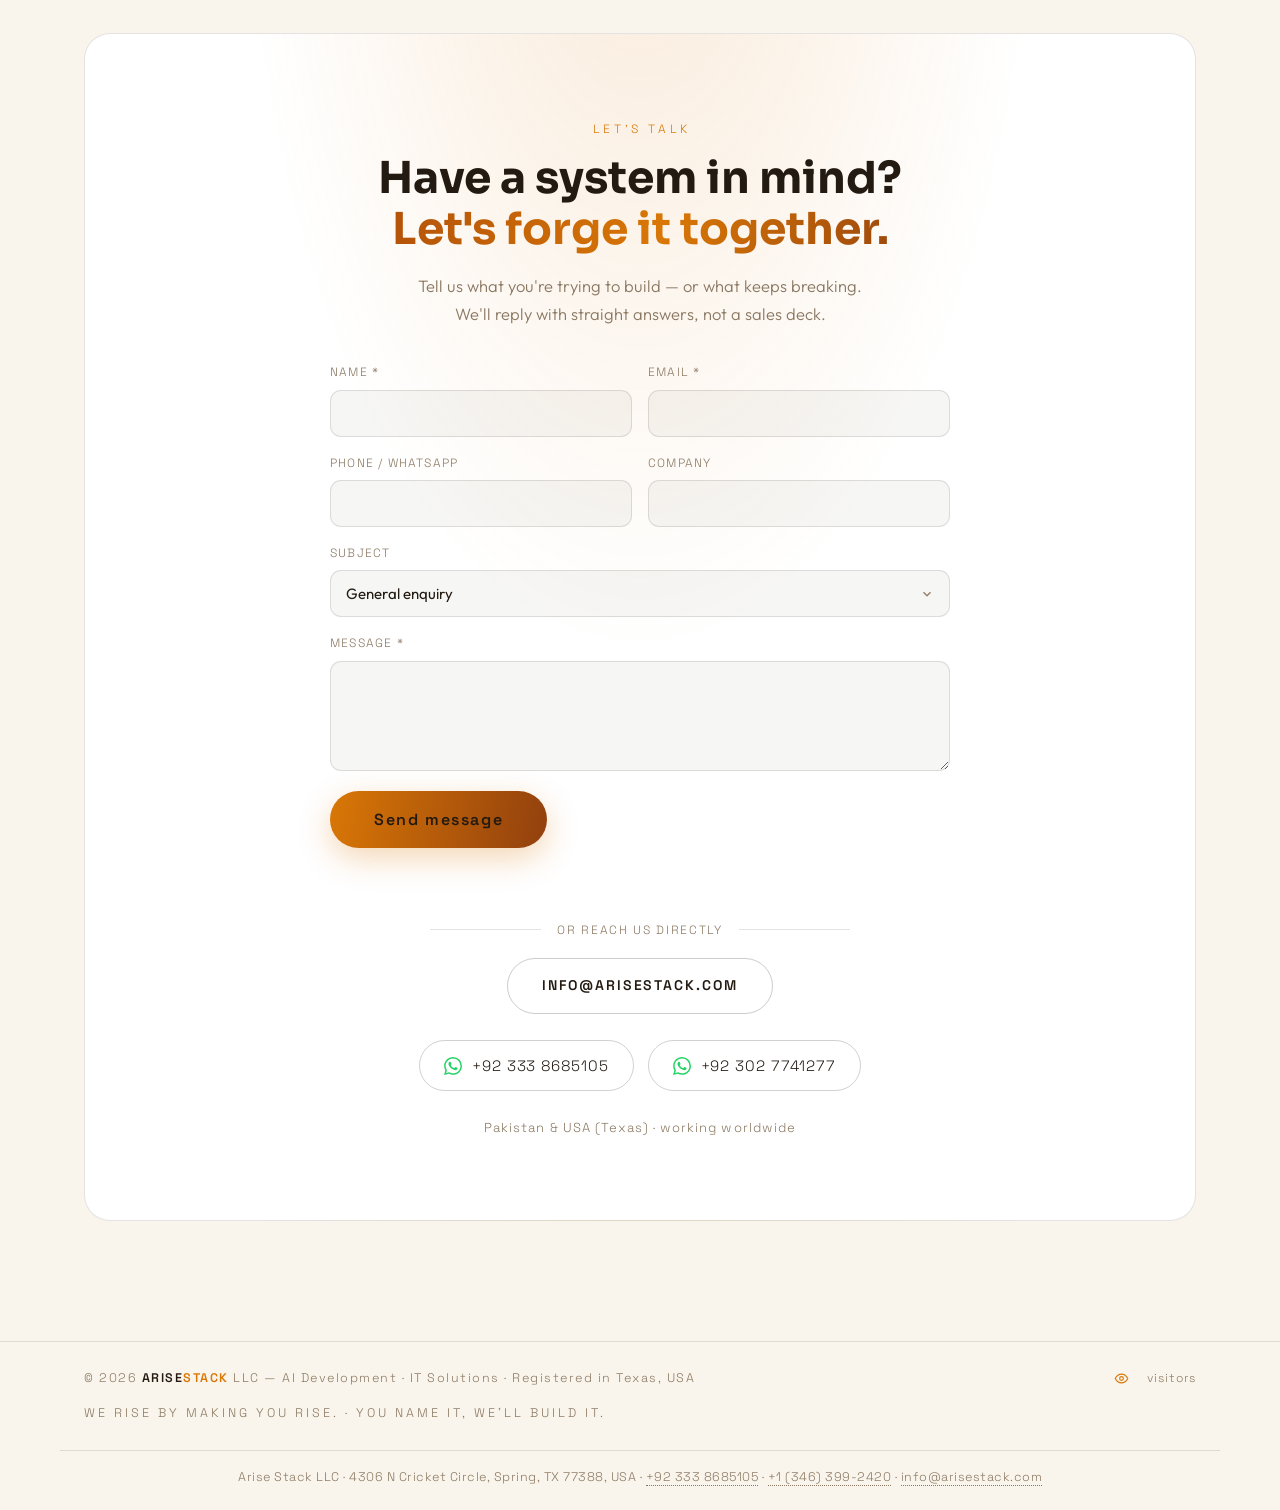
==== commit 0034dc20: "Footer phone numbers: +92 333 8685105 (primary) and +1 (346) 399-2420 (secondary) replace +1 (281) 7" ====
--- a/index.html
+++ b/index.html
@@ -569,7 +569,7 @@
     <span class="footer-slogan">We rise by making you rise. · You name it, we’ll build it.</span>
   </div>
   <div class="footer-inner footer-legal-row">
-    <address class="footer-legal">Arise Stack LLC · 4306 N Cricket Circle, Spring, TX 77388, USA · <a href="tel:+12817819796">+1 (281) 781-9796</a> · <a href="mailto:info@arisestack.com">info@arisestack.com</a></address>
+    <address class="footer-legal">Arise Stack LLC · 4306 N Cricket Circle, Spring, TX 77388, USA · <a href="tel:+923338685105">+92 333 8685105</a> · <a href="tel:+13463992420">+1 (346) 399-2420</a> · <a href="mailto:info@arisestack.com">info@arisestack.com</a></address>
   </div>
 </footer>
 
